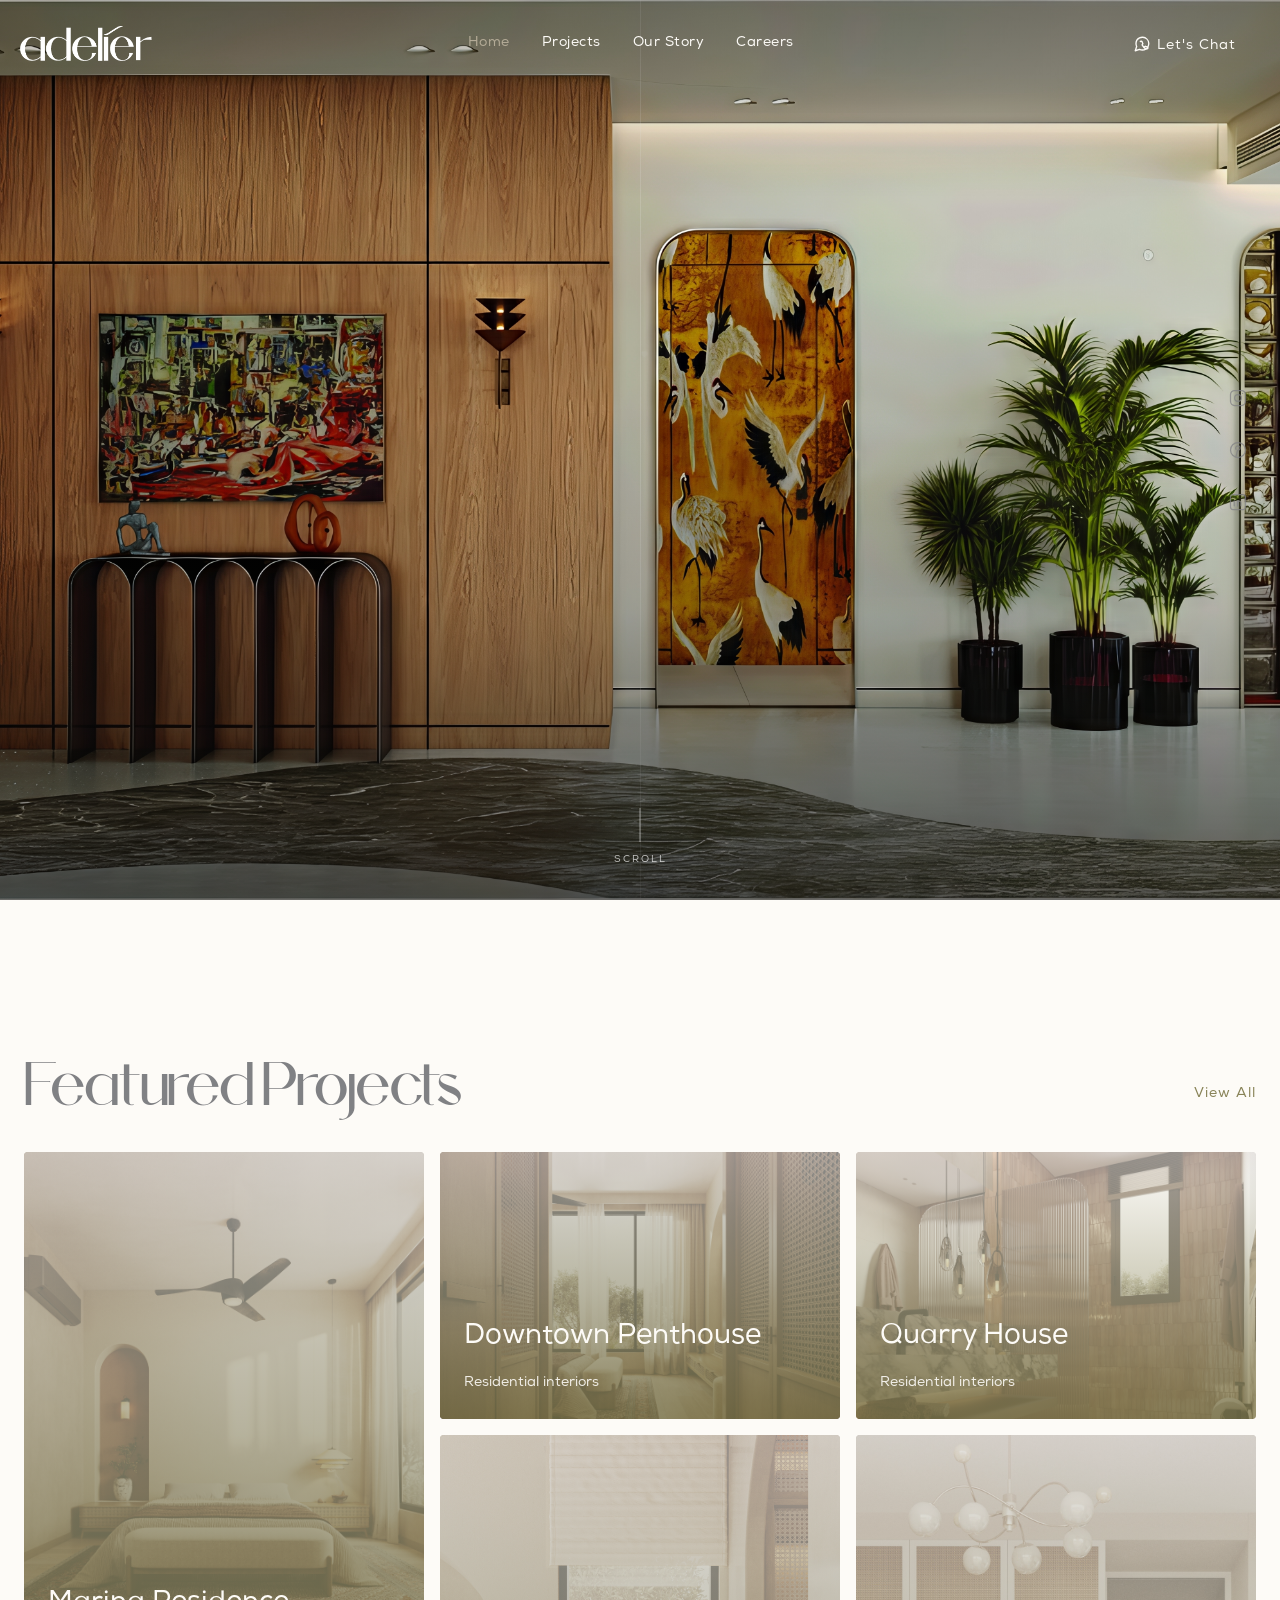
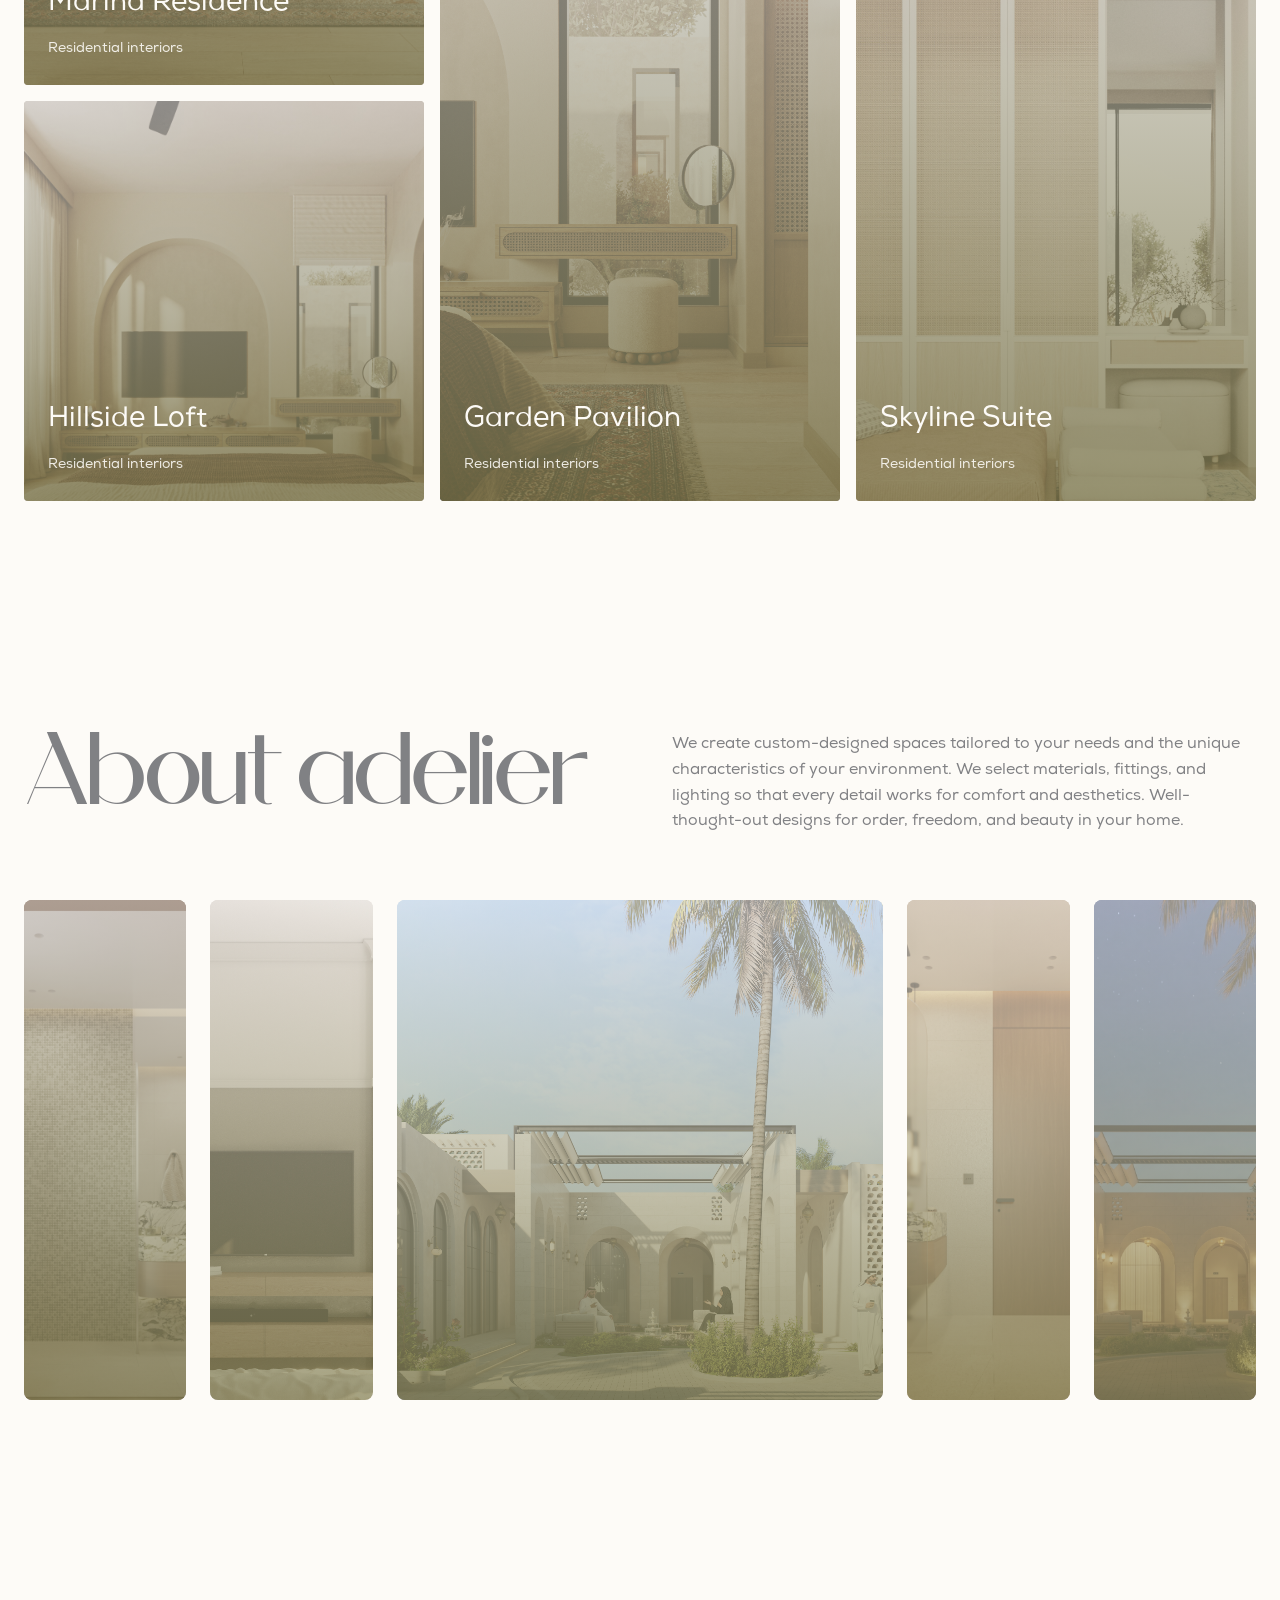
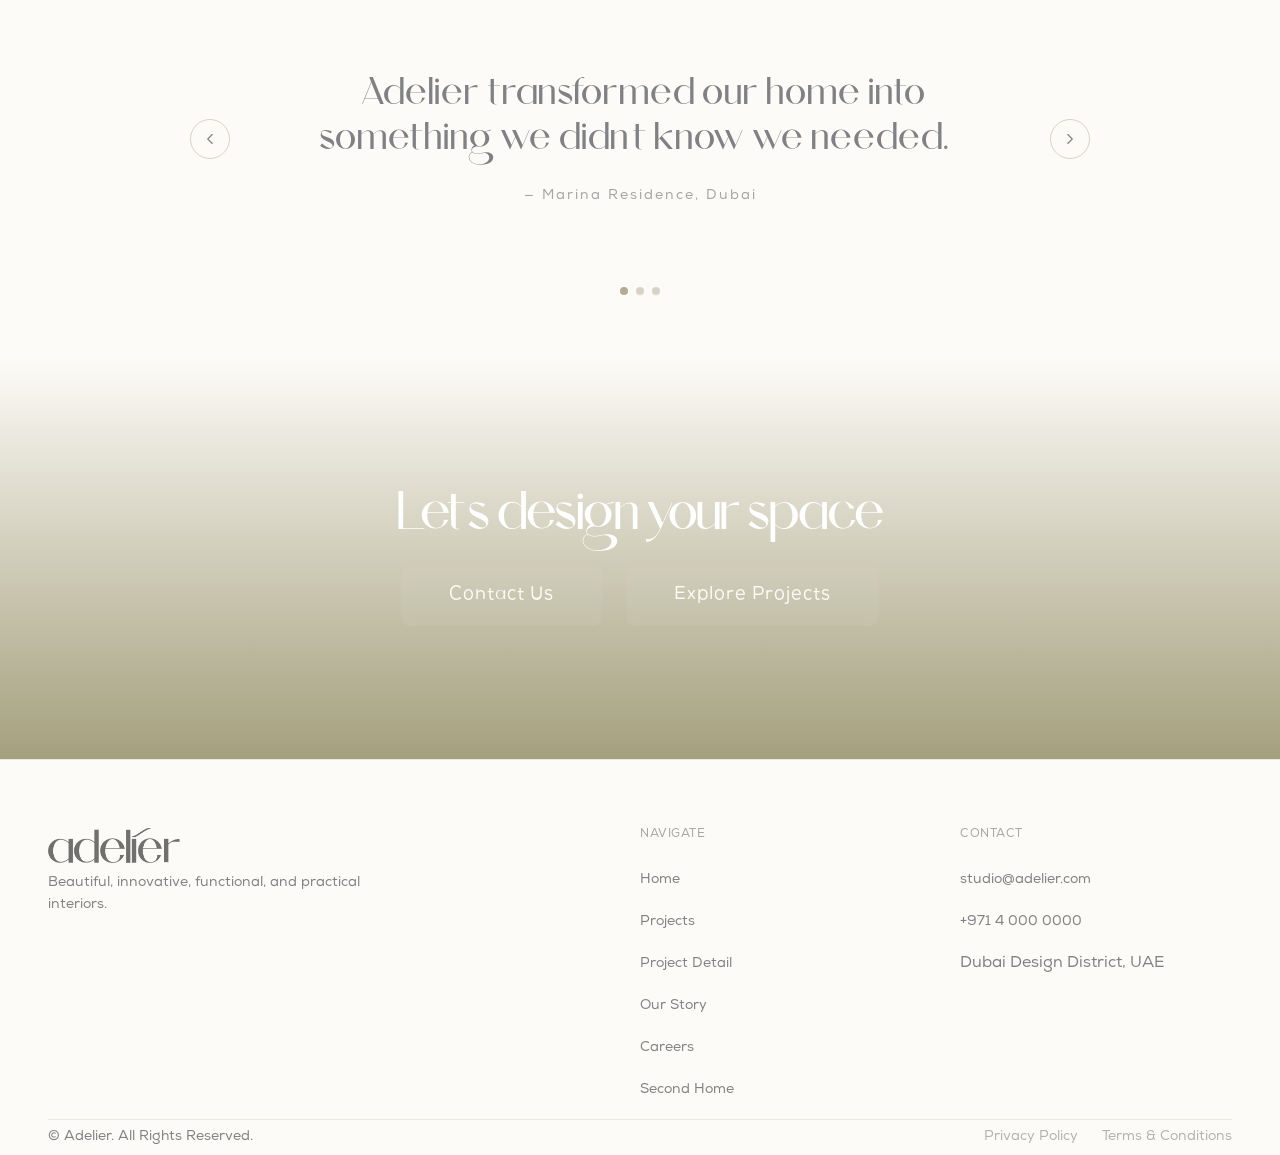
==== index.html @ 543b1262 "Add Second Home dual-slider hero page with shared site header/footer Imports the Adelier Dual Slider" ====
<!doctype html>
<html lang="en">
<head>
<meta charset="utf-8">
<meta name="viewport" content="width=device-width,initial-scale=1">
<title>Adelier — Interiors, Perfectly Executed</title>
<meta name="description" content="Adelier is an interior design studio creating beautiful, innovative, functional, and practical spaces.">
<link rel="stylesheet" href="assets/css/tokens.css">
<link rel="stylesheet" href="assets/css/base.css">
<link rel="stylesheet" href="assets/css/layout.css">
<link rel="stylesheet" href="assets/css/components.css">
<link rel="stylesheet" href="assets/css/pages.css">
</head>
<body data-page="home">
<a class="skip-link" href="#main-content">Skip to main content</a>

<header class="site-header" data-header>
  <div class="site-header__inner container">
    <a class="site-header__logo-link" href="index.html" aria-label="Adelier — Home">
      <img class="logo-mark" src="assets/logo/adelier-logo.png" alt="Adelier" width="251" height="67">
    </a>
    <nav class="site-header__nav" aria-label="Primary">
      <a class="site-header__nav-link" href="index.html" aria-current="page">Home</a>
      <a class="site-header__nav-link" href="pages/projects.html">Projects</a>
      <a class="site-header__nav-link" href="pages/our-story.html">Our Story</a>
      <a class="site-header__nav-link" href="pages/careers.html">Careers</a>
    </nav>
    <div class="site-header__actions">
      <a class="button site-header__cta" href="https://wa.me/97140000000" target="_blank" rel="noopener" aria-label="Chat on WhatsApp">
        <svg class="btn-icon" viewBox="0 0 24 24" width="16" height="16" fill="none" stroke="currentColor" stroke-width="1.8" stroke-linecap="round" stroke-linejoin="round" aria-hidden="true"><path d="M21 11.5a8.38 8.38 0 0 1-.9 3.8 8.5 8.5 0 0 1-7.6 4.7 8.38 8.38 0 0 1-3.8-.9L3 21l1.9-5.7a8.38 8.38 0 0 1-.9-3.8 8.5 8.5 0 0 1 4.7-7.6 8.38 8.38 0 0 1 3.8-.9h.5a8.48 8.48 0 0 1 8 8v.5z"/><path d="M9.8 8.8c.2-.5.5-.5.8-.5h.7c.2 0 .5.1.7.5l1 2.4c.2.4.1.7-.1.9l-.5.5c-.2.2-.3.5-.1.8.6 1 1.4 1.8 2.4 2.4.3.2.6.1.8-.1l.5-.5c.2-.2.5-.3.9-.1l2.4 1c.4.2.5.5.5.7v.7c0 .3 0 .6-.5.8-.8.4-2.5.6-5.1-2-2.6-2.4-4.3-2-5.1z"/></svg>
        <span>Let's Chat</span>
      </a>
      <button class="site-header__menu-trigger" type="button" data-menu-trigger aria-label="Open menu" aria-expanded="false" aria-controls="mobile-nav">
        <svg viewBox="0 0 24 24" fill="none" stroke="currentColor" stroke-width="1.5" stroke-linecap="round"><line x1="3" y1="7" x2="21" y2="7"/><line x1="3" y1="12" x2="21" y2="12"/><line x1="3" y1="17" x2="21" y2="17"/></svg>
      </button>
    </div>
  </div>
</header>

<div class="mobile-nav" id="mobile-nav" data-mobile-nav aria-hidden="true" inert>
  <div class="mobile-nav__top container">
    <img class="logo-mark logo-mark--sm" src="assets/logo/adelier-logo.png" alt="Adelier" width="251" height="67">
    <button class="mobile-nav__close" type="button" data-menu-close aria-label="Close menu">
      <svg viewBox="0 0 24 24" fill="none" stroke="currentColor" stroke-width="1.5" stroke-linecap="round"><line x1="5" y1="5" x2="19" y2="19"/><line x1="19" y1="5" x2="5" y2="19"/></svg>
    </button>
  </div>
  <nav class="mobile-nav__list container" aria-label="Primary">
    <a class="mobile-nav__link" href="index.html" aria-current="page">Home</a>
    <a class="mobile-nav__link" href="pages/projects.html">Projects</a>
    <a class="mobile-nav__link" href="pages/our-story.html">Our Story</a>
    <a class="mobile-nav__link" href="pages/careers.html">Careers</a>
    <a class="mobile-nav__link" href="pages/contact.html">Let's Chat</a>
  </nav>
  <div class="mobile-nav__footer container">
    <a class="button button--primary" href="pages/contact.html">Let's Chat</a>
    <div class="mobile-nav__social">
      <a href="https://instagram.com" target="_blank" rel="noopener" aria-label="Instagram"><svg viewBox="0 0 24 24" fill="none" stroke="currentColor" stroke-width="1.5" stroke-linecap="round" stroke-linejoin="round"><rect x="3" y="3" width="18" height="18" rx="5"/><circle cx="12" cy="12" r="4"/><circle cx="17.5" cy="6.5" r="0.8" fill="currentColor" stroke="none"/></svg></a>
      <a href="https://pinterest.com" target="_blank" rel="noopener" aria-label="Pinterest"><svg viewBox="0 0 24 24" fill="none" stroke="currentColor" stroke-width="1.5" stroke-linecap="round" stroke-linejoin="round"><circle cx="12" cy="12" r="9"/><path d="M9.5 20c.7-2.4 2-7.6 2-7.6M12 12a2.5 2.5 0 1 0 0-5 2.7 2.7 0 0 0-2.7 3.3c.1.5.3.9.3.9"/></svg></a>
      <a href="https://linkedin.com" target="_blank" rel="noopener" aria-label="LinkedIn"><svg viewBox="0 0 24 24" fill="none" stroke="currentColor" stroke-width="1.5" stroke-linecap="round" stroke-linejoin="round"><rect x="3" y="3" width="18" height="18" rx="3"/><line x1="7.5" y1="10.5" x2="7.5" y2="16.5"/><circle cx="7.5" cy="7.2" r="0.6" fill="currentColor" stroke="none"/><path d="M11.5 16.5v-3.5a2 2 0 0 1 4 0v3.5"/><line x1="11.5" y1="10.5" x2="11.5" y2="16.5"/></svg></a>
    </div>
  </div>
</div>

<main id="main-content">

  <section class="hero-split" id="home" aria-label="Adelier featured interiors">
    <div class="hero-split__panel hero-split__panel--a">
      <div class="hero-split__panel-inner">
        <img class="hero-split__layer" src="assets/images/home-hero.jpg" alt="" style="object-position:center 42%;opacity:1;transform:scale(1);" width="4998" height="2802">
        <img class="hero-split__layer" src="assets/images/home-about.jpg" alt="" style="object-position:center 55%;opacity:0;transform:scale(1.045);" width="3000" height="1688">
        <img class="hero-split__layer" src="assets/images/studio-gallery-1.jpg" alt="" style="object-position:center 45%;opacity:0;transform:scale(1.045);" width="3500" height="1969">
        <img class="hero-split__layer" src="assets/images/studio-gallery-3.jpg" alt="" style="object-position:center 50%;opacity:0;transform:scale(1.045);" width="3000" height="1688">
      </div>
    </div>
    <div class="hero-split__panel hero-split__panel--b">
      <div class="hero-split__panel-inner">
        <img class="hero-split__layer" src="assets/images/home-hero.jpg" alt="" style="object-position:center 42%;opacity:1;transform:scale(1);" width="4998" height="2802">
        <img class="hero-split__layer" src="assets/images/home-about.jpg" alt="" style="object-position:center 55%;opacity:0;transform:scale(1.045);" width="3000" height="1688">
        <img class="hero-split__layer" src="assets/images/studio-gallery-1.jpg" alt="" style="object-position:center 45%;opacity:0;transform:scale(1.045);" width="3500" height="1969">
        <img class="hero-split__layer" src="assets/images/studio-gallery-3.jpg" alt="" style="object-position:center 50%;opacity:0;transform:scale(1.045);" width="3000" height="1688">
      </div>
    </div>
    <div class="hero-split__seam"></div>
    <div class="hero-split__scrim"></div>
    <div class="hero-split__scroll">
      <span class="hero-split__scroll-line"></span>
      <span class="hero-split__scroll-label">Scroll</span>
    </div>
  </section>

  <section class="section" id="featured-projects">
    <div class="section__heading">
      <h2>Featured Projects</h2>
      <a class="button button--text" href="pages/projects.html">View All</a>
    </div>
    <div class="project-grid">
      <a class="project-card project-card--overlay" href="pages/project-detail.html">
        <img src="assets/images/project-marina-residence.jpg" loading="lazy" alt="Marina Residence — living room with natural light and warm materials" width="2000" height="2400">
        <span class="project-card__content"><span class="project-card__title">Marina Residence</span><span class="project-card__meta">Residential interiors</span></span>
      </a>
      <a class="project-card project-card--overlay" href="pages/project-detail.html">
        <img src="assets/images/project-hillside-loft.jpg" loading="lazy" alt="Hillside Loft — open living space" width="2000" height="2088">
        <span class="project-card__content"><span class="project-card__title">Hillside Loft</span><span class="project-card__meta">Residential interiors</span></span>
      </a>
      <a class="project-card project-card--overlay" href="pages/project-detail.html">
        <img src="assets/images/project-downtown-penthouse.jpg" loading="lazy" alt="Downtown Penthouse — dining room" width="2000" height="2400">
        <span class="project-card__content"><span class="project-card__title">Downtown Penthouse</span><span class="project-card__meta">Residential interiors</span></span>
      </a>
      <a class="project-card project-card--overlay" href="pages/project-detail.html">
        <img src="assets/images/project-garden-pavilion.jpg" loading="lazy" alt="Garden Pavilion — bedroom suite" width="2000" height="2400">
        <span class="project-card__content"><span class="project-card__title">Garden Pavilion</span><span class="project-card__meta">Residential interiors</span></span>
      </a>
      <a class="project-card project-card--overlay" href="pages/project-detail.html">
        <img src="assets/images/project-quarry-house.jpg" loading="lazy" alt="Quarry House — living space" width="2000" height="2400">
        <span class="project-card__content"><span class="project-card__title">Quarry House</span><span class="project-card__meta">Residential interiors</span></span>
      </a>
      <a class="project-card project-card--overlay" href="pages/project-detail.html">
        <img src="assets/images/project-skyline-suite.jpg" loading="lazy" alt="Skyline Suite — living space" width="3300" height="1857">
        <span class="project-card__content"><span class="project-card__title">Skyline Suite</span><span class="project-card__meta">Residential interiors</span></span>
      </a>
    </div>
  </section>

  <section class="section" id="about">
    <div class="split" style="align-items: start; margin-bottom: var(--space-4xl);">
      <div>
        <h2 class="about-heading">
          About adelier
        </h2>
      </div>
      <div>
        <p style="font-size: var(--text-body-size); line-height: 1.6; color: var(--color-primary-text); margin: 0;">
          We create custom-designed spaces tailored to your needs and the unique characteristics of your environment. We select materials, fittings, and lighting so that every detail works for comfort and aesthetics. Well-thought-out designs for order, freedom, and beauty in your home.
        </p>
      </div>
    </div>

    <div class="expanding-gallery">
      <a href="pages/project-detail.html" class="expanding-gallery__item"><img src="assets/images/studio-gallery-4.jpg" alt="Gallery Detail 1"></a>
      <a href="pages/project-detail.html" class="expanding-gallery__item"><img src="assets/images/studio-gallery-2.jpg" alt="Gallery Detail 2"></a>
      <a href="pages/project-detail.html" class="expanding-gallery__item"><img src="assets/images/detail-gallery-2.jpg" alt="Gallery Detail 3"></a>
      <a href="pages/project-detail.html" class="expanding-gallery__item"><img src="assets/images/studio-gallery-5.jpg" alt="Gallery Detail 4"></a>
      <a href="pages/project-detail.html" class="expanding-gallery__item"><img src="assets/images/detail-gallery-4.jpg" alt="Gallery Detail 5"></a>
    </div>
  </section>

  <section class="section section--tight" id="perspective">
    <div class="quote-carousel" data-carousel>
      <button class="quote-carousel__arrow" type="button" data-carousel-prev aria-label="Previous testimonial">
        <svg viewBox="0 0 24 24" fill="none" stroke="currentColor" stroke-width="1.5" stroke-linecap="round" stroke-linejoin="round"><polyline points="15 18 9 12 15 6"/></svg>
      </button>
      <div class="quote-carousel__track">
        <blockquote class="quote-carousel__slide is-active" data-carousel-slide>
          <p>&ldquo;Adelier transformed our home into something we didn't know we needed.&rdquo;</p>
          <cite>— Marina Residence, Dubai</cite>
        </blockquote>
        <blockquote class="quote-carousel__slide" data-carousel-slide>
          <p>&ldquo;Impeccable attention to detail, start to finish.&rdquo;</p>
          <cite>— Hillside Loft, Dubai</cite>
        </blockquote>
        <blockquote class="quote-carousel__slide" data-carousel-slide>
          <p>&ldquo;They truly listened to our vision and executed it with precision and grace. A remarkable team.&rdquo;</p>
          <cite>— Downtown Penthouse, Dubai</cite>
        </blockquote>
      </div>
      <button class="quote-carousel__arrow" type="button" data-carousel-next aria-label="Next testimonial">
        <svg viewBox="0 0 24 24" fill="none" stroke="currentColor" stroke-width="1.5" stroke-linecap="round" stroke-linejoin="round"><polyline points="9 18 15 12 9 6"/></svg>
      </button>
    </div>
    <div class="quote-carousel__dots">
      <button class="quote-carousel__dot is-active" type="button" data-carousel-dot aria-label="Testimonial 1"></button>
      <button class="quote-carousel__dot" type="button" data-carousel-dot aria-label="Testimonial 2"></button>
      <button class="quote-carousel__dot" type="button" data-carousel-dot aria-label="Testimonial 3"></button>
    </div>
  </section>

  <section class="section section--brand cta" id="contact">
    <h2>Let's design your space</h2>
    <div class="cta__actions">
      <a class="button button--on-brand" href="pages/contact.html">Contact Us</a>
      <a class="button button--on-brand" href="pages/projects.html">Explore Projects</a>
    </div>
  </section>

</main>

<div class="social-rail" aria-label="Social links">
  <a href="https://instagram.com" target="_blank" rel="noopener" aria-label="Instagram"><svg viewBox="0 0 24 24" fill="none" stroke="currentColor" stroke-width="1.5" stroke-linecap="round" stroke-linejoin="round"><rect x="3" y="3" width="18" height="18" rx="5"/><circle cx="12" cy="12" r="4"/><circle cx="17.5" cy="6.5" r="0.8" fill="currentColor" stroke="none"/></svg></a>
  <a href="https://pinterest.com" target="_blank" rel="noopener" aria-label="Pinterest"><svg viewBox="0 0 24 24" fill="none" stroke="currentColor" stroke-width="1.5" stroke-linecap="round" stroke-linejoin="round"><circle cx="12" cy="12" r="9"/><path d="M9.5 20c.7-2.4 2-7.6 2-7.6M12 12a2.5 2.5 0 1 0 0-5 2.7 2.7 0 0 0-2.7 3.3c.1.5.3.9.3.9"/></svg></a>
  <a href="https://linkedin.com" target="_blank" rel="noopener" aria-label="LinkedIn"><svg viewBox="0 0 24 24" fill="none" stroke="currentColor" stroke-width="1.5" stroke-linecap="round" stroke-linejoin="round"><rect x="3" y="3" width="18" height="18" rx="3"/><line x1="7.5" y1="10.5" x2="7.5" y2="16.5"/><circle cx="7.5" cy="7.2" r="0.6" fill="currentColor" stroke="none"/><path d="M11.5 16.5v-3.5a2 2 0 0 1 4 0v3.5"/><line x1="11.5" y1="10.5" x2="11.5" y2="16.5"/></svg></a>
</div>

<nav class="section-nav" aria-label="On this page" data-section-nav>
  <ul>
    <li><a href="#featured-projects" aria-current="location">Projects</a></li>
    <li><a href="#about">About</a></li>
    <li><a href="#perspective">Perspective</a></li>
    <li><a href="#contact">Contact</a></li>
  </ul>
</nav>

<button class="back-to-top" type="button" data-back-to-top aria-label="Back to top">
  <svg viewBox="0 0 24 24" fill="none" stroke="currentColor" stroke-width="1.5" stroke-linecap="round" stroke-linejoin="round"><line x1="12" y1="19" x2="12" y2="5"/><polyline points="6 11 12 5 18 11"/></svg>
</button>

<footer class="site-footer">
  <div class="container">
    <div class="site-footer__grid">
      <div>
        <img class="logo-mark" src="assets/logo/adelier-logo.png" alt="Adelier" width="251" height="67">
        <p class="site-footer__statement">Beautiful, innovative, functional, and practical interiors.</p>
      </div>
      <nav aria-label="Footer">
        <h2>Navigate</h2>
        <ul>
          <li><a href="index.html">Home</a></li>
          <li><a href="pages/projects.html">Projects</a></li>
          <li><a href="pages/project-detail.html">Project Detail</a></li>
          <li><a href="pages/our-story.html">Our Story</a></li>
          <li><a href="pages/careers.html">Careers</a></li>
          <li><a href="design-imports/second-home/index.html">Second Home</a></li>
        </ul>
      </nav>
      <div>
        <h2>Contact</h2>
        <ul>
          <li><a href="mailto:studio@adelier.com">studio@adelier.com</a></li>
          <li><a href="tel:+97140000000">+971 4 000 0000</a></li>
          <li>Dubai Design District, UAE</li>
        </ul>
      </div>
    </div>
    <div class="site-footer__legal">
      <span>© Adelier. All Rights Reserved.</span>
      <nav aria-label="Legal">
        <a href="#" aria-disabled="true">Privacy Policy</a>
        <a href="#" aria-disabled="true">Terms &amp; Conditions</a>
      </nav>
    </div>
  </div>
</footer>

<script src="assets/js/site.js" defer></script>
</body>
</html>
---- assets/css/tokens.css ----
/*
  Design tokens — literal values from the repository's approved Design System
  (docs/01-product/02-PRODUCT-SPECIFICATION.md §4, mirrored in /tokens/*.css).
  Copied in (not @imported from outside /prototype) so this folder stays
  self-contained and uploadable directly to a subdomain — see
  docs/03-execution/05-PROTOTYPE-V1-DECISIONS.md §11.
  Do not add a value here without a spec citation.
*/

:root {
  /* Color — spec §4.2 */
  --color-background: #FDFBF7;
  --color-primary-brand: #B4AB97;
  --color-primary-brand-hover: #A69C87;
  --color-primary-brand-active: #948A76;
  --color-primary-brand-disabled: #DAD5C9;
  --color-secondary-brand: #878256;
  --color-secondary-brand-hover: #766F49;
  --color-secondary-brand-active: #655F3D;
  --color-secondary-brand-disabled: #C7C2AC;
  --color-primary-text: #808184;
  --color-primary-text-hover: #6B6C6F;
  --color-primary-text-active: #565759;
  --color-primary-text-disabled: #BABBBD;

  --color-border-default: #D8D2C8;
  --color-border-strong: #BEB5A7;
  --color-border-divider: #ECE8E1;

  --color-success: #4F6B4A;
  --color-warning: #B88A3B;
  --color-error: #A64B43;
  --color-information: #6B7D8A;

  --overlay-hero: rgba(253, 251, 247, 0.24);
  --overlay-modal-backdrop: rgba(0, 0, 0, 0.6);
  --overlay-lightbox: rgba(0, 0, 0, 0.96);
  --overlay-gradient: linear-gradient(
    to top, 
    color-mix(in srgb, var(--color-secondary-brand) 75%, transparent) 0%, 
    color-mix(in srgb, var(--color-background) 55%, transparent) 100%
  );

  /* Typography — spec §4.3. Real font files loaded in base.css. */
  --font-page-title: "Alokary Personal Use", "Iowan Old Style", "Palatino Linotype", Palatino, Georgia, serif;
  --font-body: "Nexa", -apple-system, "Segoe UI", Roboto, Helvetica, Arial, sans-serif;

  --text-display-size: clamp(2.75rem, 2rem + 3vw, 4rem);
  --text-display-lh: 1.125;
  --text-display-ls: 0.5px;

  --text-h1-size: clamp(2.25rem, 1.7rem + 2vw, 3rem);
  --text-h1-lh: 1.1667;
  --text-h1-ls: 0.25px;

  --text-h2-size: clamp(1.75rem, 1.4rem + 1.4vw, 2.25rem);
  --text-h2-lh: 1.2222;
  --text-h2-ls: 0px;

  --text-h3-size: 1.75rem;
  --text-h3-lh: 1.2857;
  --text-h3-weight: 500;

  --text-h4-size: 1.375rem;
  --text-h4-lh: 1.3636;
  --text-h4-weight: 500;

  --text-body-lg-size: 1.125rem;
  --text-body-lg-lh: 1.6667;

  --text-body-size: 1rem;
  --text-body-lh: 1.625;

  --text-body-sm-size: 0.875rem;
  --text-body-sm-lh: 1.5714;

  --text-caption-size: 0.75rem;
  --text-caption-lh: 1.5;
  --text-caption-ls: 0.5px;
  --text-caption-weight: 500;

  --text-nav-link-size: 0.875rem;
  --text-nav-link-lh: 1.4286;
  --text-nav-link-ls: 0.5px;
  --text-nav-link-weight: 500;

  --text-button-size: 0.875rem;
  --text-button-lh: 1.4286;
  --text-button-ls: 1px;
  --text-button-weight: 500;

  --text-form-label-size: 0.875rem;
  --text-form-label-weight: 500;

  --font-weight-light: 300;
  --font-weight-regular: 400;
  --font-weight-medium: 500;
  --font-weight-bold: 700;

  --reading-width-default: 65ch;
  --reading-width-longform: 72ch;
  --reading-width-max: 70ch;

  /* Spacing — spec §4.6, 8px base */
  --space-none: 0px;
  --space-xxs: 4px;
  --space-xs: 8px;
  --space-sm: 16px;
  --space-md: 24px;
  --space-lg: 32px;
  --space-xl: 40px;
  --space-2xl: 48px;
  --space-3xl: 56px;
  --space-4xl: 64px;

  --section-gap-desktop: 160px;
  --section-gap-tablet: 120px;
  --section-gap-mobile: 80px;

  /* Grid — spec §4.7 */
  --grid-gutter: 16px;
  --grid-margin: 24px;
  --grid-max-width: 1440px;

  /* Breakpoints — spec §4.8 (referenced by media queries) */
  --bp-mobile: 375px;
  --bp-tablet: 768px;
  --bp-desktop: 1280px;

  /* Radius — spec §4.9 */
  --radius-none: 0px;
  --radius-sm: 2px;
  --radius-md: 4px;
  --radius-lg: 8px;
  --radius-full: 9999px;

  /* Shadow — spec §4.10 */
  --shadow-none: none;
  --shadow-subtle: 0 1px 2px rgba(128, 129, 132, 0.08);
  --shadow-low: 0 4px 12px rgba(128, 129, 132, 0.10);
  --shadow-medium: 0 8px 24px rgba(128, 129, 132, 0.12);
  --shadow-high: 0 16px 40px rgba(128, 129, 132, 0.14);

  /* Motion — spec §4.11 */
  --duration-fast: 200ms;
  --duration-base: 400ms;
  --duration-slow: 600ms;
  --ease-standard: ease-in-out;
  --ease-entrance: ease-out;
  --ease-exit: ease-in;

  /*
    Derived, Prototype-V1-authorized tokens only — each cites the decision
    that authorizes it (docs/03-execution/05-PROTOTYPE-V1-DECISIONS.md).
  */

  /* Curved-button radius — derived from --radius-sm per V1 Decisions §"Curved Button Radius":
     more curved than radius-sm, restrained (not a pill). radius-sm(2px) * 4 = 8px, equal to the
     existing radius-lg step — reuses a value already in the closed radius system rather than
     inventing a new number. */
  --button-radius: calc(var(--radius-sm) * 4);

  /* Header height — spec §5 Header D-004 */
  --header-height-desktop: 88px;
  --header-height-tablet: 80px;
  --header-height-mobile: 72px;
  --header-height: var(--header-height-mobile);

  /* Content/grid measurements used across layout.css */
  --content-max: var(--grid-max-width);
  --content-margin: var(--grid-margin);
  --reading-max: var(--reading-width-max);
}

@media (min-width: 768px) {
  :root { --header-height: var(--header-height-tablet); }
}

@media (min-width: 1280px) {
  :root { --header-height: var(--header-height-desktop); }
}
---- assets/css/base.css ----
/*
  Self-hosted fonts (spec §4.3, D-022 — no font CDNs) + global resets.
  Only the weights the type scale actually uses were copied in: Alokary
  Personal Use (400) and Nexa Light(300)/Regular(400)/Bold(700) — see
  docs/05-ai/.impeccable.md for the full font-asset inventory notes.
  Nexa has no true 500/600 file; medium(500) and semibold(600) roles alias
  to the nearest real weight (500→Regular, 600→Bold) rather than guessing.
*/

@font-face {
  font-family: "Alokary Personal Use";
  src: url("../fonts/alokary/alokary.woff2") format("woff2");
  font-weight: 400;
  font-display: swap;
}

@font-face {
  font-family: "Nexa";
  src: url("../fonts/nexa/NexaLight.woff2") format("woff2");
  font-weight: 300;
  font-display: swap;
}

@font-face {
  font-family: "Nexa";
  src: url("../fonts/nexa/NexaRegular.woff2") format("woff2");
  font-weight: 400;
  font-display: swap;
}

@font-face {
  /* Aliased to Regular — nearest real weight to 500, see file header note. */
  font-family: "Nexa";
  src: url("../fonts/nexa/NexaRegular.woff2") format("woff2");
  font-weight: 500;
  font-display: swap;
}

@font-face {
  /* Aliased to Bold — nearest real weight to 600, see file header note. */
  font-family: "Nexa";
  src: url("../fonts/nexa/NexaBold.woff2") format("woff2");
  font-weight: 600;
  font-display: swap;
}

@font-face {
  font-family: "Nexa";
  src: url("../fonts/nexa/NexaBold.woff2") format("woff2");
  font-weight: 700;
  font-display: swap;
}

*, *::before, *::after { box-sizing: border-box; }

html {
  scroll-behavior: smooth;
  color-scheme: light;
}

/* Internal anchor navigation offset by the Header height (spec §6 Navigation D-066). */
[id] {
  scroll-margin-top: calc(var(--header-height) + var(--space-md));
}

body {
  margin: 0;
  background: var(--color-background);
  color: var(--color-primary-text);
  font-family: var(--font-body);
  font-size: var(--text-body-size);
  line-height: var(--text-body-lh);
  font-weight: var(--font-weight-regular);
  overflow-x: hidden;
  overflow-x: clip;
  -webkit-font-smoothing: antialiased;
}

img, picture, video {
  display: block;
  max-width: 100%;
  height: auto;
}

button, input, textarea, select { font: inherit; color: inherit; }
a { color: inherit; text-decoration: none; }
ul { list-style: none; padding: 0; margin: 0; }

h1, h2, h3, h4, p, dl, dd { margin: 0; }

h1, h2, h3, h4 {
  font-family: var(--font-page-title);
  font-weight: var(--font-weight-regular);
  color: var(--color-primary-text);
  line-height: 1.1;
}

h1 { font-size: var(--text-h1-size); line-height: var(--text-h1-lh); letter-spacing: var(--text-h1-ls); }
h2 { font-size: var(--text-h2-size); line-height: var(--text-h2-lh); letter-spacing: var(--text-h2-ls); }
h3 {
  font-family: var(--font-body);
  font-size: var(--text-h3-size);
  line-height: var(--text-h3-lh);
  font-weight: var(--text-h3-weight);
}
h4 {
  font-family: var(--font-body);
  font-size: var(--text-h4-size);
  line-height: var(--text-h4-lh);
  font-weight: var(--text-h4-weight);
}

/* Skip link — baseline keyboard accessibility (spec §6 Accessibility Behavior, D-078) */
.skip-link {
  position: fixed;
  z-index: 1000;
  top: var(--space-sm);
  left: var(--space-sm);
  padding: var(--space-xs) var(--space-md);
  background: var(--color-secondary-brand);
  color: var(--color-background);
  border-radius: var(--radius-sm);
  transform: translateY(-150%);
  transition: transform var(--duration-fast) var(--ease-standard);
}
.skip-link:focus { transform: none; }

/* Global focus state — spec §6 D-081, contrast target 3:1 */
:focus-visible {
  outline: 2px solid var(--color-secondary-brand);
  outline-offset: 4px;
}

::selection {
  background: var(--color-primary-brand);
  color: var(--color-background);
}

/* Hidden scrollbar — scrolling still works, just no visible track/thumb,
   on desktop and mobile alike. */
html,
body {
  scrollbar-width: none; /* Firefox */
  -ms-overflow-style: none; /* legacy Edge/IE */
}
html::-webkit-scrollbar,
body::-webkit-scrollbar {
  display: none; /* Chrome, Safari, Chromium Edge */
}

[hidden] { display: none !important; }

.visually-hidden {
  position: absolute !important;
  width: 1px; height: 1px;
  padding: 0; margin: -1px;
  overflow: hidden;
  clip: rect(0, 0, 0, 0);
  white-space: nowrap;
  border: 0;
}

@media (prefers-reduced-motion: reduce) {
  html { scroll-behavior: auto; }
  *, *::before, *::after {
    animation-duration: 0.01ms !important;
    animation-iteration-count: 1 !important;
    transition-duration: 0.01ms !important;
    scroll-behavior: auto !important;
  }
}
---- assets/css/layout.css ----
/*
  Layout primitives — grid/container/section rhythm, spec §4.6 (spacing),
  §4.7 (grid: 12/8/4 columns, 1440 max width, centered), and the responsive
  section-gap scale (desktop 160 / tablet 120 / mobile 80).
*/

/* Ensure zero horizontal scroll across all pages.
   `main` is deliberately excluded: any non-visible overflow on an ancestor
   breaks position:sticky for descendants (it becomes the sticky containing
   block instead of the viewport), which the editorial slider relies on.
   html/body already clip any horizontal overflow, so this is unaffected.
   `clip` (not `hidden`) here: `hidden` forces the paired overflow-y to
   compute as `auto`, which makes html/body a scroll container and breaks
   position:sticky page-wide. `clip` avoids that axis-coupling. `hidden` is
   kept first as a fallback for browsers without `clip` support. */
html,
body,
.section,
.site-footer,
.site-header {
  max-width: 100%;
  overflow-x: hidden;
  overflow-x: clip;
}

img, picture, video, canvas {
  max-width: 100%;
  height: auto;
}

.container {
  width: min(100% - (var(--content-margin) * 2), var(--content-max));
  margin-inline: auto;
}

.reading-width {
  width: min(100% - (var(--content-margin) * 2), var(--reading-max));
  margin-inline: auto;
}

.section {
  padding-block: var(--section-gap-desktop);
  padding-inline: var(--content-margin);
}

.section + .section {
  padding-block-start: var(--space-3xl);
}

.section--tight {
  padding-block: 80px;
}
.section--brand { background: var(--color-primary-brand); color: var(--color-background); }
.section--brand h2 { color: var(--color-background); }

.section__heading {
  display: flex;
  align-items: flex-end;
  justify-content: space-between;
  gap: var(--space-md);
  margin-bottom: var(--space-2xl);
}
.section__heading p { max-width: 32rem; color: var(--color-primary-text); }

.eyebrow {
  display: block;
  margin-bottom: var(--space-sm);
  font-size: var(--text-caption-size);
  letter-spacing: var(--text-caption-ls);
  font-weight: var(--text-caption-weight);
  text-transform: uppercase;
  color: var(--color-primary-text);
}

.intro-copy {
  margin-top: var(--space-lg);
  font-size: var(--text-body-lg-size);
  line-height: var(--text-body-lg-lh);
}

.grid { display: grid; gap: var(--space-2xl); }
.grid--3 { grid-template-columns: repeat(3, minmax(0, 1fr)); }
.grid--4 { grid-template-columns: repeat(4, minmax(0, 1fr)); }

.rule { border: none; border-top: 1px solid var(--color-border-divider); margin: 0; }

.gap-top-lg { margin-top: var(--space-lg); }
.gap-top-4xl { margin-top: var(--space-4xl); }

/* Breadcrumbs — spec §5 required component, D-064: "/" separator, max 4 levels,
   current page non-clickable, left-aligned, disabled on Homepage. */
.breadcrumbs {
  padding: var(--space-md) var(--content-margin) 0;
}
.breadcrumbs ol {
  display: flex;
  flex-wrap: wrap;
  align-items: center;
  gap: var(--space-xs);
  max-width: var(--content-max);
  margin-inline: auto;
  font-size: var(--text-caption-size);
  letter-spacing: var(--text-caption-ls);
  color: var(--color-primary-text);
}
.breadcrumbs a { color: var(--color-primary-text); transition: color var(--duration-fast) var(--ease-standard); }
.breadcrumbs a:hover { color: var(--color-secondary-brand); }
.breadcrumbs li[aria-current="page"] { color: var(--color-primary-text-active); }
.breadcrumbs li:not(:last-child)::after {
  content: "/";
  margin-left: var(--space-xs);
  color: var(--color-border-strong);
}

@media (max-width: 1279px) {
  .section { padding-block: var(--section-gap-tablet); }
  .grid--4 { grid-template-columns: repeat(2, minmax(0, 1fr)); }
}

@media (max-width: 767px) {
  html, body {
    width: 100%;
    max-width: 100%;
    overflow-x: hidden !important;
    overflow-x: clip !important;
  }
  .container {
    width: 100%;
    max-width: 100%;
  }
  .section {
    padding: var(--section-gap-mobile) var(--content-margin);
    max-width: 100%;
    overflow-x: hidden;
  }
  h1, h2, h3, h4, h5, h6, p, .intro-copy, .section__heading p {
    max-width: 100%;
    word-wrap: break-word;
    overflow-wrap: break-word;
  }
  .section--tight { padding-block: var(--space-4xl); }
  .section__heading { display: block; margin-bottom: var(--space-lg); }
  .section__heading .button { margin-top: var(--space-md); }
  .grid--3, .grid--4 { grid-template-columns: 1fr; }
  .grid { gap: var(--space-md); }
}
---- assets/css/components.css ----
/*
  Shared components — spec §5 + docs/03-execution/05-PROTOTYPE-V1-DECISIONS.md §6/§8.
  Header markup/behavior is adapted from impeccable-prototype/ (the designated
  Header source), with the V1-mandated changes applied: no language switcher,
  no underline on hover/active nav (color change only), and the header is not
  permanently fixed — it hides on scroll-down and reveals on scroll-up
  (site.js). Everything else (hero, project card, footer, forms, etc.) is
  built from the approved tokens and the ui_kits/website composition.
*/

/* ===================== Header ===================== */

.site-header {
  position: fixed;
  inset-inline: 0;
  top: 0;
  z-index: 100;
  height: var(--header-height);
  display: flex;
  align-items: center;
  background: transparent;
  border-bottom: 1px solid transparent;
  color: var(--color-background);
  transform: translateY(0);
  transition:
    background-color var(--duration-base) var(--ease-entrance),
    border-color var(--duration-base) var(--ease-entrance),
    color var(--duration-base) var(--ease-entrance),
    transform var(--duration-base) var(--ease-standard);
}

/* Not grey by default (V1 Decisions §6 Header) — transparent at rest, background-token once scrolled. */
.site-header.is-scrolled {
  background: color-mix(in srgb, var(--color-background) 92%, transparent);
  border-bottom-color: var(--color-border-divider);
  backdrop-filter: blur(16px);
  -webkit-backdrop-filter: blur(16px);
  color: var(--color-primary-text);
}

/* Moves out of view on scroll-down, reveals on scroll-up (V1 Decisions §6 Header — not fixed permanently). */
.site-header.is-hidden { transform: translateY(-100%); }

.site-header__inner {
  width: 100%;
  display: flex;
  align-items: center;
  justify-content: space-between;
  gap: var(--space-md);
  padding-inline: 20px;
}

.site-header__logo-link { display: inline-flex; align-items: center; color: inherit; }

.logo-mark { display: inline-block; width: 132px; height: auto; flex-shrink: 0; transition: filter var(--duration-fast) var(--ease-standard), opacity var(--duration-fast) var(--ease-standard); }
.logo-mark--sm { width: 108px; }

/* Grey footer/scrolled logo (V1 Decisions §6 Color treatment) — the mark ships white-on-transparent;
   invert + blended opacity reads as ink-grey against a light surface without a second file. */
.is-scrolled .logo-mark,
.site-footer .logo-mark,
.mobile-nav .logo-mark {
  filter: invert(1);
  opacity: 0.55;
}

.site-header__nav { display: none; }

@media (min-width: 1280px) {
  .site-header__nav { display: flex; align-items: center; gap: var(--space-lg); }
}

.site-header__nav-link {
  display: inline-block;
  padding-block: var(--space-xs);
  font-size: var(--text-nav-link-size);
  letter-spacing: var(--text-nav-link-ls);
  font-weight: var(--font-weight-regular);
  color: currentColor;
  transition: color var(--duration-fast) var(--ease-standard);
}

/* Color change only — no underline (V1 Decisions §6 Header). */
.site-header__nav-link:hover { color: var(--color-primary-brand-hover); }
.site-header__nav-link[aria-current="page"] {
  color: var(--color-primary-brand);
  font-weight: var(--font-weight-medium);
}

.site-header__actions { display: flex; align-items: center; gap: var(--space-md); }

.site-header__social { display: none; align-items: center; gap: var(--space-sm); }

@media (min-width: 1280px) {
  .site-header__social { display: flex; }
}

.site-header__social a { display: inline-flex; color: currentColor; opacity: 0.85; transition: opacity var(--duration-fast) var(--ease-standard); }
.site-header__social a:hover { opacity: 1; }
.site-header__social svg { width: 20px; height: 20px; }

a.button.site-header__cta {
  display: none;
  align-items: center;
  gap: 6px;
  background: transparent;
  color: currentColor;
  border-color: transparent;
  border-radius: var(--button-radius);
  min-height: 36px;
  padding: 6px 12px;
  font-size: 0.8125rem;
  line-height: 1;
  transition: all var(--duration-fast) var(--ease-standard);
}

a.button.site-header__cta span {
  display: inline-block;
  line-height: 1;
  transform: translateY(1.5px);
}

a.button.site-header__cta svg {
  width: 16px;
  height: 16px;
  flex-shrink: 0;
}

@media (max-width: 767px) {
  .site-header__inner {
    padding-inline: 16px;
    gap: 8px;
    align-items: center;
  }
  .site-header__logo-link {
    display: inline-flex;
    align-items: center;
    height: 36px;
  }
  .site-header__inner .logo-mark {
    width: 108px;
    height: auto;
    display: block;
  }
  .site-header__actions {
    display: flex;
    align-items: center;
    gap: 8px;
    height: 36px;
  }
  .site-header__menu-trigger {
    width: 36px;
    height: 36px;
    padding: 0;
    display: inline-flex;
    align-items: center;
    justify-content: center;
  }
  .site-header__menu-trigger svg {
    width: 22px;
    height: 22px;
  }
}

@media (min-width: 1280px) {
  a.button.site-header__cta {
    display: inline-flex;
    min-height: 48px;
    padding-inline: var(--space-md);
    font-size: var(--text-button-size);
    background: transparent;
    color: currentColor;
    border-color: transparent;
  }
  a.button.site-header__cta:hover {
    background: transparent;
    color: var(--color-primary-brand-hover);
    border-color: transparent;
  }
  a.button.site-header__cta svg {
    width: 18px;
    height: 18px;
  }
}

.site-header__menu-trigger {
  display: inline-flex;
  width: 44px;
  height: 44px;
  align-items: center;
  justify-content: center;
  border: none;
  background: none;
  color: currentColor;
  cursor: pointer;
}

@media (min-width: 1280px) {
  .site-header__menu-trigger { display: none; }
}

.site-header__menu-trigger svg { width: 24px; height: 24px; }

/* ===================== Mobile / tablet fullscreen nav ===================== */

.mobile-nav {
  position: fixed;
  inset: 0;
  z-index: 200;
  display: flex;
  flex-direction: column;
  padding: var(--space-md);
  background: var(--color-background);
  color: var(--color-primary-text);
  opacity: 0;
  visibility: hidden;
  transform: translateY(-16px);
  transition:
    opacity var(--duration-base) var(--ease-exit),
    transform var(--duration-base) var(--ease-exit),
    visibility 0s linear var(--duration-base);
}

.mobile-nav.is-open {
  opacity: 1;
  visibility: visible;
  transform: translateY(0);
  transition:
    opacity var(--duration-base) var(--ease-entrance),
    transform var(--duration-base) var(--ease-entrance),
    visibility 0s linear;
}

@media (min-width: 1280px) {
  .mobile-nav { display: none; }
}

.mobile-nav__top { display: flex; align-items: center; justify-content: space-between; height: var(--header-height); flex-shrink: 0; }
.mobile-nav__close { width: 44px; height: 44px; display: inline-flex; align-items: center; justify-content: center; border: none; background: none; color: var(--color-primary-text); cursor: pointer; }
.mobile-nav__close svg { width: 24px; height: 24px; }

.mobile-nav__list { flex: 1; display: flex; flex-direction: column; justify-content: center; gap: var(--space-md); }
.mobile-nav__link { font-family: var(--font-page-title); font-size: clamp(1.6rem, 6.4vw, 2.4rem); color: var(--color-primary-text); }
.mobile-nav__link[aria-current="page"] { color: var(--color-primary-brand); }

.mobile-nav__footer { display: flex; flex-direction: column; gap: var(--space-md); padding-top: var(--space-lg); border-top: 1px solid var(--color-border-divider); }
.mobile-nav__social { display: flex; gap: var(--space-md); }
.mobile-nav__social a { color: var(--color-primary-text); }
.mobile-nav__social svg { width: 20px; height: 20px; }

body.mobile-nav-open { overflow: hidden; }

/* ===================== Buttons ===================== */

.button {
  display: inline-flex;
  align-items: center;
  justify-content: center;
  gap: var(--space-xs);
  min-height: 48px;
  padding-inline: var(--space-md);
  border: none;
  border-radius: var(--button-radius);
  background: none;
  font-family: var(--font-body);
  font-size: var(--text-button-size);
  line-height: var(--text-button-lh);
  letter-spacing: var(--text-button-ls);
  font-weight: var(--text-button-weight);
  white-space: nowrap;
  cursor: pointer;
  transition:
    background-color var(--duration-fast) var(--ease-standard),
    color var(--duration-fast) var(--ease-standard),
    border-color var(--duration-fast) var(--ease-standard),
    transform 120ms var(--ease-standard),
    filter 120ms var(--ease-standard);
}

.button--large { min-height: 56px; padding-inline: var(--space-lg); }
.button--small { min-height: 40px; padding-inline: var(--space-sm); }

.button--primary { background: var(--color-secondary-brand); color: var(--color-background); }
.button--primary:hover { background: var(--color-secondary-brand-hover); }

.button--secondary { background: transparent; color: var(--color-primary-text); }
.button--secondary:hover { color: var(--color-primary-text-active); }

.button--on-brand { background: transparent; color: var(--color-background); }
.button--on-brand:hover { background: var(--color-background); color: var(--color-secondary-brand); }

.button--text { min-height: auto; padding: 0; border: none; border-radius: 0; color: var(--color-secondary-brand); }
.button--text:hover { color: var(--color-secondary-brand-hover); }

.button:active { transform: scale(0.98); filter: brightness(0.96); }
.button[disabled] { opacity: 0.4; pointer-events: none; box-shadow: none; }

/* ===================== Hero ===================== */

.hero {
  position: relative;
  display: flex;
  align-items: center;
  overflow: hidden;
  min-height: 50svh;
  padding-block: calc(var(--header-height) + 48px) 64px;
  padding-inline: 24px;
  color: var(--color-background);
  background: var(--color-primary-brand);
}

@media (min-width: 768px) {
  .hero { min-height: 60vh; padding-inline: 48px; }
}

@media (min-width: 1280px) {
  .hero { min-height: 70vh; padding-inline: 8vw; }
}

.hero { align-items: flex-end; }

.hero__image,
.hero__video { position: absolute; inset: 0; width: 100%; height: 100%; object-fit: cover; object-position: center; pointer-events: none; }

/* Overlay — unified global gradient */
.hero__overlay {
  position: absolute;
  inset: 0;
  background: var(--overlay-gradient);
}

.hero__content {
  position: relative;
  z-index: 1;
  max-width: 720px;
  opacity: 0;
  transform: translateY(32px);
  animation: hero-enter var(--duration-slow) var(--ease-entrance) 100ms forwards;
}

@keyframes hero-enter { to { opacity: 1; transform: translateY(0); } }

@media (prefers-reduced-motion: reduce) {
  .hero__content { animation: none; opacity: 1; transform: none; }
}

.hero .eyebrow { color: var(--color-background); opacity: 0.85; }
.hero h1 { color: var(--color-background); max-width: 850px; }
.hero--home h1 { font-size: var(--text-display-size); line-height: var(--text-display-lh); letter-spacing: var(--text-display-ls); }

.hero__subtitle {
  margin-top: var(--space-md);
  max-width: 55ch;
  font-size: var(--text-body-lg-size);
  line-height: var(--text-body-lg-lh);
  color: var(--color-background);
  opacity: 0.92;
}

.hero__actions { display: flex; flex-wrap: wrap; gap: var(--space-sm); margin-top: var(--space-lg); }

/* ===================== Hero — Split (Home) ===================== */
/* Two full-bleed panels showing halves of the same image, each cycling
   independently through a shared image set (see heroSplit() in site.js). */

.hero-split {
  position: relative;
  width: 100vw;
  height: 100svh;
  overflow: hidden;
  display: flex;
  background: #1a1a18;
}

@media (min-width: 768px) {
  .hero-split { height: 100vh; }
}

.hero-split__panel {
  position: relative;
  flex: 1 1 50%;
  height: 100%;
  overflow: hidden;
}

.hero-split__panel-inner {
  position: absolute;
  top: 0;
  left: 0;
  width: 100vw;
  height: 100vh;
}

.hero-split__panel--b .hero-split__panel-inner { transform: translateX(-50vw); }

.hero-split__layer {
  position: absolute;
  inset: 0;
  width: 100%;
  height: 100%;
  object-fit: cover;
  transition: opacity 900ms var(--ease-standard), transform 900ms var(--ease-standard);
}

.hero-split__seam {
  position: absolute;
  top: 0;
  left: 50%;
  width: 1px;
  height: 100%;
  background: rgba(255, 255, 255, 0.14);
  z-index: 5;
  pointer-events: none;
}

.hero-split__scrim {
  position: absolute;
  inset: 0;
  z-index: 6;
  pointer-events: none;
  background:
    linear-gradient(to top, rgba(15, 14, 11, 0.62) 0%, rgba(15, 14, 11, 0.16) 32%, transparent 55%),
    linear-gradient(to bottom, rgba(15, 14, 11, 0.32) 0%, transparent 22%);
}

.hero-split__scroll {
  position: absolute;
  bottom: 32px;
  left: 50%;
  transform: translateX(-50%);
  z-index: 10;
  display: flex;
  flex-direction: column;
  align-items: center;
  gap: 10px;
}

.hero-split__scroll-line {
  width: 1px;
  height: 34px;
  background: rgba(255, 255, 255, 0.5);
  overflow: hidden;
  position: relative;
}

.hero-split__scroll-line::after {
  content: "";
  position: absolute;
  top: -100%;
  left: 0;
  width: 100%;
  height: 100%;
  background: #fff;
  animation: hero-split-scroll-drip 2600ms ease-in-out infinite;
}

.hero-split__scroll-label {
  font-family: var(--font-body);
  font-size: 10px;
  letter-spacing: 2px;
  color: #fff;
  opacity: 0.7;
  text-transform: uppercase;
}

@keyframes hero-split-scroll-drip {
  0% { top: -100%; }
  50% { top: 0%; }
  100% { top: 100%; }
}

@media (max-width: 768px) {
  .hero-split { flex-direction: column; }
  .hero-split__panel { flex: 1 1 50%; height: 50%; width: 100vw; }
  .hero-split__panel-inner { height: 100vh; width: 100vw; }
  .hero-split__panel--b .hero-split__panel-inner { transform: translateY(-50vh); }
  .hero-split__seam { top: 50%; left: 0; width: 100%; height: 1px; }
}

/* ===================== Project card ===================== */

.project-card {
  position: relative;
  display: block;
  aspect-ratio: 4 / 5;
  overflow: hidden;
  border-radius: var(--radius-md);
  color: var(--color-background);
}

.project-card img {
  width: 100%;
  height: 100%;
  object-fit: cover;
  object-position: center;
  transition: transform var(--duration-fast) var(--ease-standard);
}

.project-card::after {
  content: "";
  position: absolute;
  inset: 0;
  z-index: 1;
  pointer-events: none;
  background: var(--overlay-gradient);
  transition: opacity var(--duration-fast) var(--ease-standard);
}

.project-card:hover::after,
.project-card:focus-visible::after {
  opacity: 0.6;
}

.project-card:hover img,
.project-card:focus-visible img {
  transform: scale(1.03);
}

/* Universal Global Overlays (Gallery, Editorial Slider, Tight Sections) */
.expanding-gallery__item::after,
.editorial-slider__slide::after,
.section--tight [class^="span-"]::after {
  content: "";
  position: absolute;
  inset: 0;
  z-index: 1;
  pointer-events: none;
  background: var(--overlay-gradient);
  transition: opacity var(--duration-fast) var(--ease-standard);
}

.expanding-gallery__item:hover::after,
.expanding-gallery__item:focus-visible::after {
  opacity: 0.6;
}

/* Ensure positioning for overlay parents */
.expanding-gallery__item,
.section--tight [class^="span-"] {
  position: relative;
  display: block;
}

.project-card__content {
  position: absolute;
  z-index: 2;
  inset: auto var(--space-md) var(--space-md);
  display: flex;
  flex-direction: column;
  gap: 12px;
}

.project-card__title { font-family: var(--font-body); font-size: var(--text-h3-size); font-weight: var(--text-h3-weight); color: var(--color-background); }
.project-card__meta { font-size: var(--text-body-sm-size); line-height: var(--text-body-sm-lh); color: var(--color-background); opacity: 0.9; max-width: 40ch; }

.project-grid {
  columns: 3;
  column-gap: var(--space-sm);
}

.project-grid .project-card {
  break-inside: avoid;
  margin-bottom: var(--space-sm);
}

/* 
  Calculated aspect ratios to ensure columns have the exact same total height 
  Col 1: 4/3 + 1 = 2.333
  Col 2 & 3: 2/3 + 5/3 = 2.333
*/
.project-grid .project-card:nth-child(1) { aspect-ratio: 3 / 4; } /* Tall */
.project-grid .project-card:nth-child(2) { aspect-ratio: 1 / 1; } /* Square */
.project-grid .project-card:nth-child(3) { aspect-ratio: 3 / 2; } /* Landscape */
.project-grid .project-card:nth-child(4) { aspect-ratio: 3 / 5; } /* Extra Tall */
.project-grid .project-card:nth-child(5) { aspect-ratio: 3 / 2; } /* Landscape */
.project-grid .project-card:nth-child(6) { aspect-ratio: 3 / 5; } /* Extra Tall */

.projects-page-grid .project-card:nth-child(1) { aspect-ratio: 4 / 5; }
.projects-page-grid .project-card:nth-child(2) { aspect-ratio: 1 / 1; }
.projects-page-grid .project-card:nth-child(3) { aspect-ratio: 4 / 3; }
.projects-page-grid .project-card:nth-child(4) { aspect-ratio: 4 / 3; }
.projects-page-grid .project-card:nth-child(5) { aspect-ratio: 4 / 5; }
.projects-page-grid .project-card:nth-child(6) { aspect-ratio: 1 / 1; }
.projects-page-grid .project-card:nth-child(7) { aspect-ratio: 1 / 1; }
.projects-page-grid .project-card:nth-child(8) { aspect-ratio: 4 / 3; }
.projects-page-grid .project-card:nth-child(9) { aspect-ratio: 4 / 5; }

.project-grid .project-card img {
  height: 100%;
  display: block;
}

@media (max-width: 1279px) {
  .project-grid {
    columns: 2;
  }
}

@media (max-width: 767px) {
  .project-grid {
    columns: 2;
    column-gap: 12px;
  }
  .project-grid .project-card {
    margin-bottom: 12px;
  }
  .project-grid .project-card__content {
    inset: auto 10px 10px;
    gap: 4px;
  }
  .project-grid .project-card__title {
    font-size: 0.95rem;
  }
  .project-grid .project-card__meta {
    font-size: 0.75rem;
  }
}

/* Editorial irregular archive layout (V1 Decisions §"Projects Archive Editorial Composition") —
   each row is its own grid so staggered offsets can never overlap the row below it. */
.editorial-grid { display: flex; flex-direction: column; gap: var(--space-2xl); }
.editorial-row { display: grid; grid-template-columns: repeat(12, minmax(0, 1fr)); gap: var(--space-2xl); align-items: start; }
.editorial-row .project-card.is-offset { margin-top: var(--space-4xl); }

.span-4 { grid-column: span 4; }
.span-5 { grid-column: span 5; }
.span-6 { grid-column: span 6; }
.span-7 { grid-column: span 7; }

@media (max-width: 1279px) {
  .editorial-row { grid-template-columns: repeat(2, minmax(0, 1fr)); gap: var(--space-lg); }
  .editorial-row .span-4,
  .editorial-row .span-5,
  .editorial-row .span-6,
  .editorial-row .span-7 { grid-column: span 1; }
  .editorial-row .span-12 { grid-column: span 2; }
  .editorial-row .project-card.is-offset,
  .editorial-row .is-offset { margin-top: var(--space-xl); }
}

@media (max-width: 767px) {
  .editorial-row { grid-template-columns: repeat(2, minmax(0, 1fr)); gap: 12px; }
  .editorial-row .span-4,
  .editorial-row .span-5,
  .editorial-row .span-6,
  .editorial-row .span-7 { grid-column: span 1; }
  .editorial-row .span-12 { grid-column: span 2; }
  .editorial-row .project-card.is-offset,
  .editorial-row .is-offset { margin-top: 24px; }
}

/* Tight editorial grid for project details gallery (Masonry Layout with 16px gap) */
.editorial-grid--tight {
  display: block;
  columns: 1;
  column-gap: 16px;
}
@media (min-width: 768px) {
  .editorial-grid--tight {
    columns: 2;
  }
}
@media (min-width: 1280px) {
  .editorial-grid--tight {
    columns: 3;
  }
}
.editorial-grid--tight .project-card {
  break-inside: avoid;
  margin-bottom: 16px;
  aspect-ratio: auto;
}

/* ===================== Editorial image gallery ===================== */

.editorial-gallery { columns: 2; column-gap: 12px; }

@media (min-width: 768px) {
  .editorial-gallery { columns: 2; column-gap: var(--space-lg); }
}

@media (min-width: 1280px) {
  .editorial-gallery { column-gap: var(--space-xl); }
}

.editorial-gallery img {
  width: 100%;
  margin-bottom: 12px;
  break-inside: avoid;
  border-radius: var(--radius-none);
}

@media (min-width: 768px) {
  .editorial-gallery img { margin-bottom: var(--space-lg); }
}

@media (min-width: 1280px) {
  .editorial-gallery img { margin-bottom: var(--space-xl); }
}

/* Simple two-up gallery (Project Details, Our Story) */
.gallery { display: grid; grid-template-columns: repeat(2, minmax(0, 1fr)); gap: var(--space-md); }
.gallery img { width: 100%; aspect-ratio: 16 / 10; object-fit: cover; border-radius: var(--radius-none); }

@media (max-width: 767px) {
  .gallery { grid-template-columns: 1fr; }
}

/* ===================== Editorial Panoramic Slider ===================== */
/* Pinned, scroll-driven horizontal showcase (see editorialSlider() in
   site.js). The section's own height is set in JS to exactly the pixel
   distance the track needs to travel — 1:1 with scroll, no dead runway.

   The pin itself is driven by JS toggling position fixed/absolute (not
   CSS position:sticky): native sticky only releases once the element has
   fully scrolled through its own box height in normal flow afterwards,
   which costs a full extra viewport-height of "dead" scroll with nothing
   new happening. Manually switching to fixed exactly while progress is
   between 0 and 1, and to absolute (pinned to the section's own top/bottom)
   outside that range, means the section's height can equal the travel
   distance exactly with zero release overhead. */

.editorial-slider {
  position: relative;
}

.editorial-slider__sticky {
  position: absolute;
  top: 0;
  left: 0;
  width: 100%;
  height: 100svh;
  overflow: hidden;
  display: flex;
  flex-direction: column;
  align-items: center;
  justify-content: center;
  gap: var(--space-lg);
}

@media (min-width: 768px) {
  .editorial-slider__sticky { height: 100vh; }
}

/* z-index only while actually pinned (fixed) — it needs to cover page
   content scrolling behind it then. Outside that, it must stay in normal
   stacking order or it paints over the next section as it scrolls away
   (only elevate what's currently taking over the viewport). */
.editorial-slider__sticky.is-pinned { position: fixed; top: 0; bottom: auto; z-index: 5; }
.editorial-slider__sticky.is-past { position: absolute; top: auto; bottom: 0; }

.editorial-slider__track {
  display: flex;
  gap: var(--space-md);
  padding-inline: var(--content-margin);
  will-change: transform;
}

.editorial-slider__slide {
  flex: 0 0 min(760px, 82vw);
  height: min(520px, 60vh);
  position: relative;
  cursor: pointer;
}

.editorial-slider__slide::after { opacity: 1; transition: opacity var(--duration-base) var(--ease-standard); }

@media (hover: hover) and (pointer: fine) {
  .editorial-slider__slide:hover::after { opacity: 0; }
}

.editorial-slider__slide.is-revealed::after { opacity: 0; }

.editorial-slider__slide img {
  width: 100%;
  height: 100%;
  object-fit: cover;
  object-position: center;
  border-radius: var(--radius-none);
  display: block;
}

.editorial-slider__dots { display: flex; justify-content: center; gap: var(--space-xs); }

.editorial-slider__dot {
  --dot-activeness: 0;
  width: 8px;
  height: 8px;
  padding: 0;
  border: none;
  border-radius: var(--radius-full);
  background: var(--color-border-default);
  cursor: pointer;
  opacity: calc(0.45 + (0.55 * var(--dot-activeness)));
  transform: scale(calc(1 + (0.75 * var(--dot-activeness))));
}

.editorial-slider__dot.is-active { background: var(--color-primary-brand); }



/* ===================== Project Information Grid (Half Image / Half Info) ===================== */
.project-info-grid {
  display: grid;
  grid-template-columns: 1fr;
  gap: var(--space-xl);
  align-items: start;
}

@media (min-width: 768px) {
  .project-info-grid {
    grid-template-columns: repeat(2, minmax(0, 1fr));
    gap: var(--space-2xl);
  }
}

@media (min-width: 1280px) {
  .project-info-grid {
    gap: var(--space-3xl);
  }
}

.project-info-grid__media img {
  width: 100%;
  aspect-ratio: 16 / 10;
  object-fit: cover;
  border-radius: var(--radius-none);
  display: block;
}

.project-info-grid__content {
  display: flex;
  flex-direction: column;
  gap: var(--space-md);
}

.project-info-grid__content dl.metadata {
  margin-top: var(--space-md);
  gap: var(--space-md);
}

/* ===================== Quote / testimonial carousel ===================== */

.quote-carousel { display: grid; grid-template-columns: auto 1fr auto; align-items: center; gap: var(--space-md); max-width: 900px; margin-inline: auto; }
.quote-carousel__track { 
  position: relative; 
  display: grid; 
  align-items: center; 
  justify-items: center; 
}
.quote-carousel__slide {
  grid-area: 1 / 1;
  text-align: center;
  font-family: var(--font-page-title);
  font-size: calc(var(--text-h3-size) * 0.8);
  line-height: 2;
  letter-spacing: 2px;
  color: var(--color-primary-text);
  opacity: 0;
  visibility: hidden;
  pointer-events: none;
  transition: opacity 0.4s ease, visibility 0.4s ease;
}
.quote-carousel__slide.is-active { 
  opacity: 1;
  visibility: visible;
  pointer-events: auto;
}
.quote-carousel__slide cite { display: block; margin-top: var(--space-md); font-family: var(--font-body); font-style: normal; font-size: var(--text-body-sm-size); color: var(--color-primary-text); opacity: 0.7; }

.quote-carousel__arrow {
  display: grid;
  place-items: center;
  width: 40px;
  height: 40px;
  border: 1px solid var(--color-border-default);
  border-radius: var(--radius-full);
  background: transparent;
  color: var(--color-primary-text);
  cursor: pointer;
  transition: border-color var(--duration-fast) var(--ease-standard), color var(--duration-fast) var(--ease-standard);
}
.quote-carousel__arrow:hover { border-color: var(--color-primary-text); color: var(--color-primary-text-active); }
.quote-carousel__arrow svg { width: 18px; height: 18px; }

.quote-carousel__dots { display: flex; justify-content: center; gap: var(--space-xs); margin-top: var(--space-lg); }
.quote-carousel__dot { width: 8px; height: 8px; padding: 0; border: none; border-radius: var(--radius-full); background: var(--color-border-default); cursor: pointer; }
.quote-carousel__dot.is-active { background: var(--color-primary-brand); }

@media (max-width: 767px) {
  .quote-carousel { grid-template-columns: 36px 1fr 36px; gap: var(--space-xs); }
}

/* ===================== About Adelier Section Heading ===================== */
.about-heading {
  font-family: var(--font-page-title);
  font-size: clamp(2rem, 5vw, 3.8rem);
  line-height: 1.05;
  margin: 0;
  color: var(--color-primary-text);
  word-wrap: break-word;
  overflow-wrap: break-word;
}

/* ===================== Image / text split section ===================== */

.split { display: grid; grid-template-columns: 1fr; gap: var(--space-2xl); align-items: center; }

@media (min-width: 1280px) {
  .split { grid-template-columns: repeat(2, minmax(0, 1fr)); gap: var(--space-4xl); }
  .split--reverse { direction: rtl; }
  .split--reverse > * { direction: ltr; }
}

.split__media img { width: 100%; aspect-ratio: 4 / 5; object-fit: cover; border-radius: var(--radius-none); }
.split__content { max-width: 720px; }

/* ===================== CTA section ===================== */

.cta {
  position: relative;
  text-align: center;
  background-image: url('../images/projects-hero.jpg');
  background-size: cover;
  background-position: center;
  background-attachment: fixed;
  color: var(--color-background);
  min-height: 400px;
  display: flex;
  flex-direction: column;
  justify-content: center;
  align-items: center;
  z-index: 1;
  padding: var(--space-4xl) var(--content-margin) !important;
}

.section--brand.cta {
  background-color: transparent;
}

.cta::before {
  content: "";
  position: absolute;
  inset: 0;
  background: var(--overlay-gradient);
  z-index: 0;
  pointer-events: none;
}

.cta > * {
  position: relative;
  z-index: 1;
}

.cta h2 {
  font-family: var(--font-page-title);
  font-size: clamp(0.95rem, 2.4vw, 2.28rem);
  font-weight: var(--font-weight-regular);
  color: #ffffff !important;
  margin-bottom: var(--space-xl);
  line-height: 1.1;
  white-space: nowrap;
  max-width: 100%;
}

.cta__actions {
  display: flex;
  flex-wrap: wrap;
  justify-content: center;
  gap: var(--space-md);
}

.cta .button--on-brand {
  min-height: 60px;
  padding-inline: var(--space-2xl);
  font-size: var(--text-body-lg-size);
  letter-spacing: 0.05em;
  background: rgba(255, 255, 255, 0.05);
  backdrop-filter: blur(4px);
  -webkit-backdrop-filter: blur(4px);
  transition: all var(--duration-base) var(--ease-standard);
}

.cta .button--on-brand:hover {
  background: #ffffff;
  color: var(--color-primary-text);
  transform: translateY(-2px);
  box-shadow: 0 10px 20px rgba(0, 0, 0, 0.1);
}

/* ===================== Footer ===================== */

.site-footer {
  padding: var(--space-3xl) var(--content-margin) 0;
  background: var(--color-background);
  color: var(--color-primary-text);
  border-top: 1px solid var(--color-border-divider);
}

@media (min-width: 768px) {
  .site-footer { padding-top: 56px; padding-bottom: 0; }
}

@media (min-width: 1280px) {
  .site-footer { padding-top: 68px; padding-bottom: 0; }
}

.site-footer__grid { display: grid; grid-template-columns: 1fr; gap: var(--space-2xl); text-align: center; }

@media (min-width: 768px) {
  .site-footer__grid { grid-template-columns: repeat(2, 1fr); text-align: left; }
}

@media (min-width: 1280px) {
  .site-footer__grid { grid-template-columns: 2fr repeat(2, 1fr); }
}

.site-footer__brand { display: flex; flex-direction: column; align-items: center; gap: var(--space-md); }

@media (min-width: 768px) {
  .site-footer__brand { align-items: flex-start; }
}

.site-footer__statement { max-width: 32ch; font-size: var(--text-body-sm-size); line-height: var(--text-body-sm-lh); }

.site-footer h2 {
  font-family: var(--font-body);
  font-size: var(--text-caption-size);
  letter-spacing: var(--text-caption-ls);
  font-weight: var(--text-caption-weight);
  text-transform: uppercase;
  margin-bottom: var(--space-md);
  color: var(--color-primary-text);
  opacity: 0.7;
}

.site-footer ul { display: flex; flex-direction: column; gap: var(--space-sm); align-items: center; }

@media (min-width: 768px) {
  .site-footer ul { align-items: flex-start; }
}

.site-footer a { font-size: var(--text-body-sm-size); transition: color var(--duration-fast) var(--ease-standard); }
.site-footer a:hover { color: var(--color-secondary-brand-hover); }

.site-footer__social { flex-direction: row; justify-content: center; gap: var(--space-md); }

@media (min-width: 768px) {
  .site-footer__social { justify-content: flex-start; }
}

.site-footer__social a { display: inline-flex; opacity: 0.8; }
.site-footer__social a:hover { opacity: 1; }
.site-footer__social svg { width: 20px; height: 20px; }

.site-footer__legal {
  display: flex;
  flex-direction: column;
  align-items: center;
  justify-content: center;
  gap: var(--space-xs);
  margin-top: var(--space-sm);
  padding: 0;
  height: 36px;
  border-top: 1px solid var(--color-border-divider);
  font-size: var(--text-body-sm-size);
  text-align: center;
}

@media (min-width: 768px) {
  .site-footer__legal { flex-direction: row; justify-content: space-between; text-align: left; }
}

.site-footer__legal nav { display: flex; gap: var(--space-md); }
.site-footer__legal a[aria-disabled="true"] { cursor: default; opacity: 0.6; }

/* ===================== Social rail ===================== */
/* Tablet+ only — on mobile the same links live inside the mobile-nav overlay,
   avoiding a floating element competing with the section-nav bar on small screens
   (V1 Decisions: "exact mobile treatment... may be refined during implementation"). */

.social-rail {
  position: fixed;
  right: 24px;
  top: 50%;
  transform: translateY(-50%);
  z-index: 40;
  display: none;
  flex-direction: column;
  gap: var(--space-sm);
  color: var(--color-primary-text);
}

@media (min-width: 768px) {
  .social-rail { display: flex; }
}

.social-rail a {
  display: grid;
  place-items: center;
  width: 36px;
  height: 36px;
  color: inherit;
  opacity: 0.75;
  transition: opacity var(--duration-fast) var(--ease-standard), color var(--duration-fast) var(--ease-standard);
}
.social-rail a:hover { opacity: 1; color: var(--color-secondary-brand); }
.social-rail svg { width: 20px; height: 20px; }

/* ===================== In-page section navigation ===================== */
/* Distinct from the main Header nav — navigates within the current page only. */

.section-nav {
  position: fixed;
  left: 50%;
  bottom: 24px;
  transform: translateX(-50%) translateY(16px);
  z-index: 50;
  max-width: min(calc(100% - 32px), 720px);
  overflow-x: auto;
  -webkit-overflow-scrolling: touch;
  background: color-mix(in srgb, var(--color-primary-text) 80%, transparent);
  border: 1px solid rgba(255, 255, 255, 0.12);
  border-radius: 999px;
  box-shadow: var(--shadow-high);
  opacity: 0;
  visibility: hidden;
  pointer-events: none;
  transition:
    opacity var(--duration-base) var(--ease-standard),
    visibility var(--duration-base) var(--ease-standard),
    transform var(--duration-base) var(--ease-standard);
}

.section-nav.is-visible {
  opacity: 1;
  visibility: visible;
  pointer-events: auto;
  transform: translateX(-50%) translateY(0);
}

.section-nav ul { display: flex; min-width: max-content; gap: 2px; padding: 4px; }

.section-nav a {
  display: block;
  padding: 8px 14px;
  border-radius: 999px;
  font-size: var(--text-body-sm-size);
  color: var(--color-background);
  opacity: 0.75;
  white-space: nowrap;
  transition: all var(--duration-fast) var(--ease-standard);
}
.section-nav a:hover {
  opacity: 1;
  background: rgba(255, 255, 255, 0.1);
  color: var(--color-background);
}
.section-nav a[aria-current="location"] {
  opacity: 1;
  background: var(--color-background);
  color: var(--color-primary-text);
}

@media (max-width: 767px) {
  .section-nav {
    bottom: 16px;
    max-width: calc(100% - 24px);
  }
  .section-nav ul {
    gap: 1px;
    padding: 3px;
  }
  .section-nav a {
    padding: 6px 10px;
    font-size: 0.7rem;
  }
}

/* ===================== Back to top ===================== */
/* Desktop-only: at tablet/mobile widths the section-nav bar spans nearly the full
   viewport width, so a second bottom-fixed control would collide with it. */

.back-to-top {
  position: fixed;
  right: 32px;
  bottom: 32px;
  z-index: 45;
  display: none;
  width: 48px;
  height: 48px;
  align-items: center;
  justify-content: center;
  border: 1px solid var(--color-border-default);
  border-radius: var(--radius-full);
  background: var(--color-background);
  color: var(--color-primary-text);
  box-shadow: var(--shadow-low);
  cursor: pointer;
  opacity: 0;
  visibility: hidden;
  transition: opacity var(--duration-fast) var(--ease-standard), visibility var(--duration-fast) var(--ease-standard), border-color var(--duration-fast) var(--ease-standard), color var(--duration-fast) var(--ease-standard);
}

@media (min-width: 1280px) {
  .back-to-top { display: flex; }
}

.back-to-top.is-visible { opacity: 1; visibility: visible; }
.back-to-top:hover { border-color: var(--color-primary-text); color: var(--color-primary-text-active); }
.back-to-top svg { width: 20px; height: 20px; }

/* ===================== Breadcrumb-adjacent measure & metadata ===================== */

.measure { max-width: var(--reading-max); }

.metadata { display: grid; grid-template-columns: repeat(4, 1fr); gap: var(--space-md); padding-top: var(--space-md); border-top: 1px solid var(--color-border-divider); }
.metadata dt { font-size: var(--text-caption-size); letter-spacing: var(--text-caption-ls); text-transform: uppercase; color: var(--color-primary-text); opacity: 0.7; }
.metadata dd { margin-top: var(--space-xs); font-size: var(--text-body-size); color: var(--color-primary-text); }

@media (max-width: 767px) {
  .metadata { grid-template-columns: repeat(2, 1fr); }
}



/* ===================== Team ===================== */
.team-member {
  text-align: center;
  cursor: pointer;
}

.team-member__image-wrap {
  width: 100%;
  aspect-ratio: 1;
  border-radius: var(--radius-none);
  overflow: hidden;
  margin-bottom: var(--space-md);
  position: relative;
}

.team__image {
  width: 100%;
  height: 100%;
  object-fit: cover;
  transition: transform 0.8s var(--ease-standard), filter 0.8s var(--ease-standard);
  filter: grayscale(100%);
}

.team-member:hover .team__image {
  transform: scale(1.08);
  filter: grayscale(0%);
}

.team-member h3 {
  font-family: var(--font-page-title);
  font-size: var(--text-h4-size);
  color: var(--color-primary-text);
  margin-bottom: var(--space-xxs);
  transition: color var(--duration-base) var(--ease-standard);
}

.team-member p {
  color: var(--color-secondary-text);
  font-size: var(--text-body-sm-size);
}

.team-member:hover h3 {
  color: var(--color-primary-brand);
}

/* ===================== Gallery Masonry ===================== */
.masonry-grid {
  column-count: 3;
  column-gap: var(--space-md);
}

.masonry-item {
  break-inside: avoid;
  margin-bottom: var(--space-md);
  border-radius: var(--radius-lg);
  overflow: hidden;
  position: relative;
  cursor: pointer;
}

/* Aspect ratio classes for artistic perfectly-flush masonry */
.ar-1-1 { aspect-ratio: 1 / 1 !important; }
.ar-4-5 { aspect-ratio: 4 / 5 !important; }
.ar-4-3 { aspect-ratio: 4 / 3 !important; }

/* ===================== Expanding Gallery (Accordion) ===================== */
.expanding-gallery {
  display: flex;
  height: 500px;
  gap: var(--space-md);
  width: 100%;
}

@media (max-width: 768px) {
  .expanding-gallery {
    height: 400px;
    gap: var(--space-sm);
  }
}

.expanding-gallery__item {
  flex: 1;
  border-radius: var(--radius-lg);
  overflow: hidden;
  transition: flex 0.7s cubic-bezier(0.25, 1, 0.5, 1);
  position: relative;
  cursor: pointer;
}

.expanding-gallery__item img {
  width: 100%;
  height: 100%;
  object-fit: cover;
  transition: transform 0.7s cubic-bezier(0.25, 1, 0.5, 1);
}

.expanding-gallery__item:hover img {
  transform: scale(1.05);
}

/* Hover effect */
.expanding-gallery:hover .expanding-gallery__item {
  flex: 1;
}

.expanding-gallery__item:hover {
  flex: 3 !important;
}

/* Default expanded state (3rd item) when not hovering the container */
.expanding-gallery:not(:hover) .expanding-gallery__item:nth-child(3) {
  flex: 3;
}

.masonry-item img {
  width: 100%;
  display: block;
  object-fit: cover;
  transition: transform 0.8s var(--ease-standard), filter 0.8s var(--ease-standard);
  filter: brightness(0.9);
}

.masonry-item:hover img {
  transform: scale(1.05);
  filter: brightness(1);
}

@media (max-width: 1023px) {
  .masonry-grid {
    column-count: 2;
  }
}

@media (max-width: 767px) {
  .masonry-grid {
    column-count: 2;
    column-gap: 12px;
  }
  .masonry-item {
    margin-bottom: 12px;
  }
  .masonry-item .project-card__content {
    inset: auto 10px 10px;
    gap: 4px;
  }
  .masonry-item .project-card__title {
    font-size: 0.95rem;
  }
  .masonry-item .project-card__meta {
    font-size: 0.75rem;
  }
}

/* ===================== Careers: job list + modal ===================== */

.job-list { max-width: 900px; margin-inline: auto; }
.job { display: flex; align-items: center; justify-content: space-between; gap: var(--space-md); padding: var(--space-md) 0; border-top: 1px solid var(--color-border-divider); }
.job:first-child { border-top: none; }
.job__meta { margin-top: var(--space-xxs); font-size: var(--text-body-sm-size); color: var(--color-primary-text); }
.job__status { display: inline-block; margin-left: var(--space-xs); padding: 2px var(--space-xs); border-radius: var(--radius-full); font-size: var(--text-caption-size); }
.job__status--open { background: color-mix(in srgb, var(--color-success) 16%, transparent); color: var(--color-success); }
.job__status--closed { background: color-mix(in srgb, var(--color-primary-text) 14%, transparent); color: var(--color-primary-text); }

@media (max-width: 767px) {
  .job { flex-direction: column; align-items: flex-start; gap: var(--space-sm); }
}

.job-modal { position: fixed; inset: 0; z-index: 300; display: none; align-items: center; justify-content: center; padding: var(--space-md); }
.job-modal.is-open { display: flex; }
.job-modal__backdrop { position: absolute; inset: 0; background: var(--overlay-modal-backdrop); backdrop-filter: blur(8px); -webkit-backdrop-filter: blur(8px); }
.job-modal__panel {
  position: relative;
  width: 720px;
  max-width: 90vw;
  max-height: 90vh;
  overflow-y: auto;
  background: var(--color-background);
  border-radius: var(--radius-lg);
  box-shadow: var(--shadow-high);
  transform: scale(0.96);
  opacity: 0;
  transition: transform var(--duration-fast) var(--ease-entrance), opacity var(--duration-fast) var(--ease-entrance);
}
.job-modal.is-open .job-modal__panel { transform: scale(1); opacity: 1; }

.job-modal__head { position: sticky; top: 0; display: flex; align-items: center; justify-content: space-between; padding: var(--space-md) var(--space-xl); background: var(--color-background); border-bottom: 1px solid var(--color-border-divider); }
.job-modal__close { width: 32px; height: 32px; display: grid; place-items: center; color: var(--color-primary-text); cursor: pointer; }
.job-modal__close svg { width: 20px; height: 20px; }
.job-modal__body { padding: var(--space-xl); }
.job-modal__body h4 { margin-top: var(--space-lg); margin-bottom: var(--space-sm); }
.job-modal__body p { margin-bottom: var(--space-md); }
.job-modal__body .form { margin-top: var(--space-lg); }

@media (max-width: 767px) {
  .job-modal { padding: 0; }
  .job-modal__panel { width: 100vw; max-width: 100vw; height: 100dvh; max-height: 100dvh; border-radius: 0; }
}

/* ===================== Forms ===================== */

.form { display: grid; gap: var(--space-lg); }
.form__grid { display: grid; grid-template-columns: repeat(2, minmax(0, 1fr)); gap: var(--space-md); }
.field { display: grid; gap: var(--space-xs); }
.field label { font-size: var(--text-form-label-size); font-weight: var(--text-form-label-weight); color: var(--color-primary-text); }
.field .required { color: var(--color-error); margin-left: 2px; }

.field input,
.field textarea,
.field select {
  width: 100%;
  min-height: 56px;
  padding-inline: var(--space-sm);
  border: 1px solid var(--color-border-default);
  border-radius: var(--radius-sm);
  background: var(--color-background);
  color: var(--color-primary-text);
  font-family: var(--font-body);
  font-size: var(--text-body-size);
}

.field textarea { min-height: 160px; padding-block: var(--space-sm); resize: vertical; }
.field input:focus-visible,
.field textarea:focus-visible,
.field select:focus-visible { outline: 2px solid var(--color-secondary-brand); outline-offset: 2px; }

.field--full { grid-column: 1 / -1; }

.field__upload {
  display: block;
  border: 1px dashed var(--color-border-strong);
  border-radius: var(--radius-sm);
  padding: var(--space-md);
  text-align: center;
  font-size: var(--text-body-sm-size);
  color: var(--color-primary-text);
  cursor: pointer;
  transition: border-color var(--duration-fast) var(--ease-standard);
}
.field__upload:hover { border-color: var(--color-primary-text); }
.field__upload input[type="file"] { position: absolute; width: 1px; height: 1px; overflow: hidden; clip: rect(0 0 0 0); }

.form__status { font-size: var(--text-body-sm-size); color: var(--color-success); }
.form__status[data-state="error"] { color: var(--color-error); }

@media (max-width: 767px) {
  .form__grid { grid-template-columns: 1fr; }
  .field--full { grid-column: auto; }
}

/* ===================== Contact page ===================== */

.contact-grid { display: grid; grid-template-columns: 1fr 1.2fr; gap: var(--space-4xl); }
.contact-details { display: grid; gap: var(--space-lg); align-content: start; }
.contact-details h3 { font-family: var(--font-body); font-size: var(--text-caption-size); letter-spacing: var(--text-caption-ls); text-transform: uppercase; margin-bottom: var(--space-xs); color: var(--color-primary-text); opacity: 0.7; }
.contact-details a { color: var(--color-primary-text); transition: color var(--duration-fast) var(--ease-standard); }
.contact-details a:hover { color: var(--color-secondary-brand); }

@media (max-width: 1279px) {
  .contact-grid { grid-template-columns: 1fr; gap: var(--space-2xl); }
}
---- assets/css/pages.css ----
/*
  Page-specific rules only — anything reusable belongs in components.css.
  Kept intentionally thin per docs/03-execution/05-PROTOTYPE-V1-DECISIONS.md §12.
*/

/* Home — testimonial section sits on a tighter rhythm between two full sections. */
[data-page="home"] #perspective { padding-block: var(--space-4xl); }

/* Project Details — metadata block needs extra clearance from the gallery above it. */
[data-page="project-detail"] .metadata { margin-top: var(--space-2xl); }
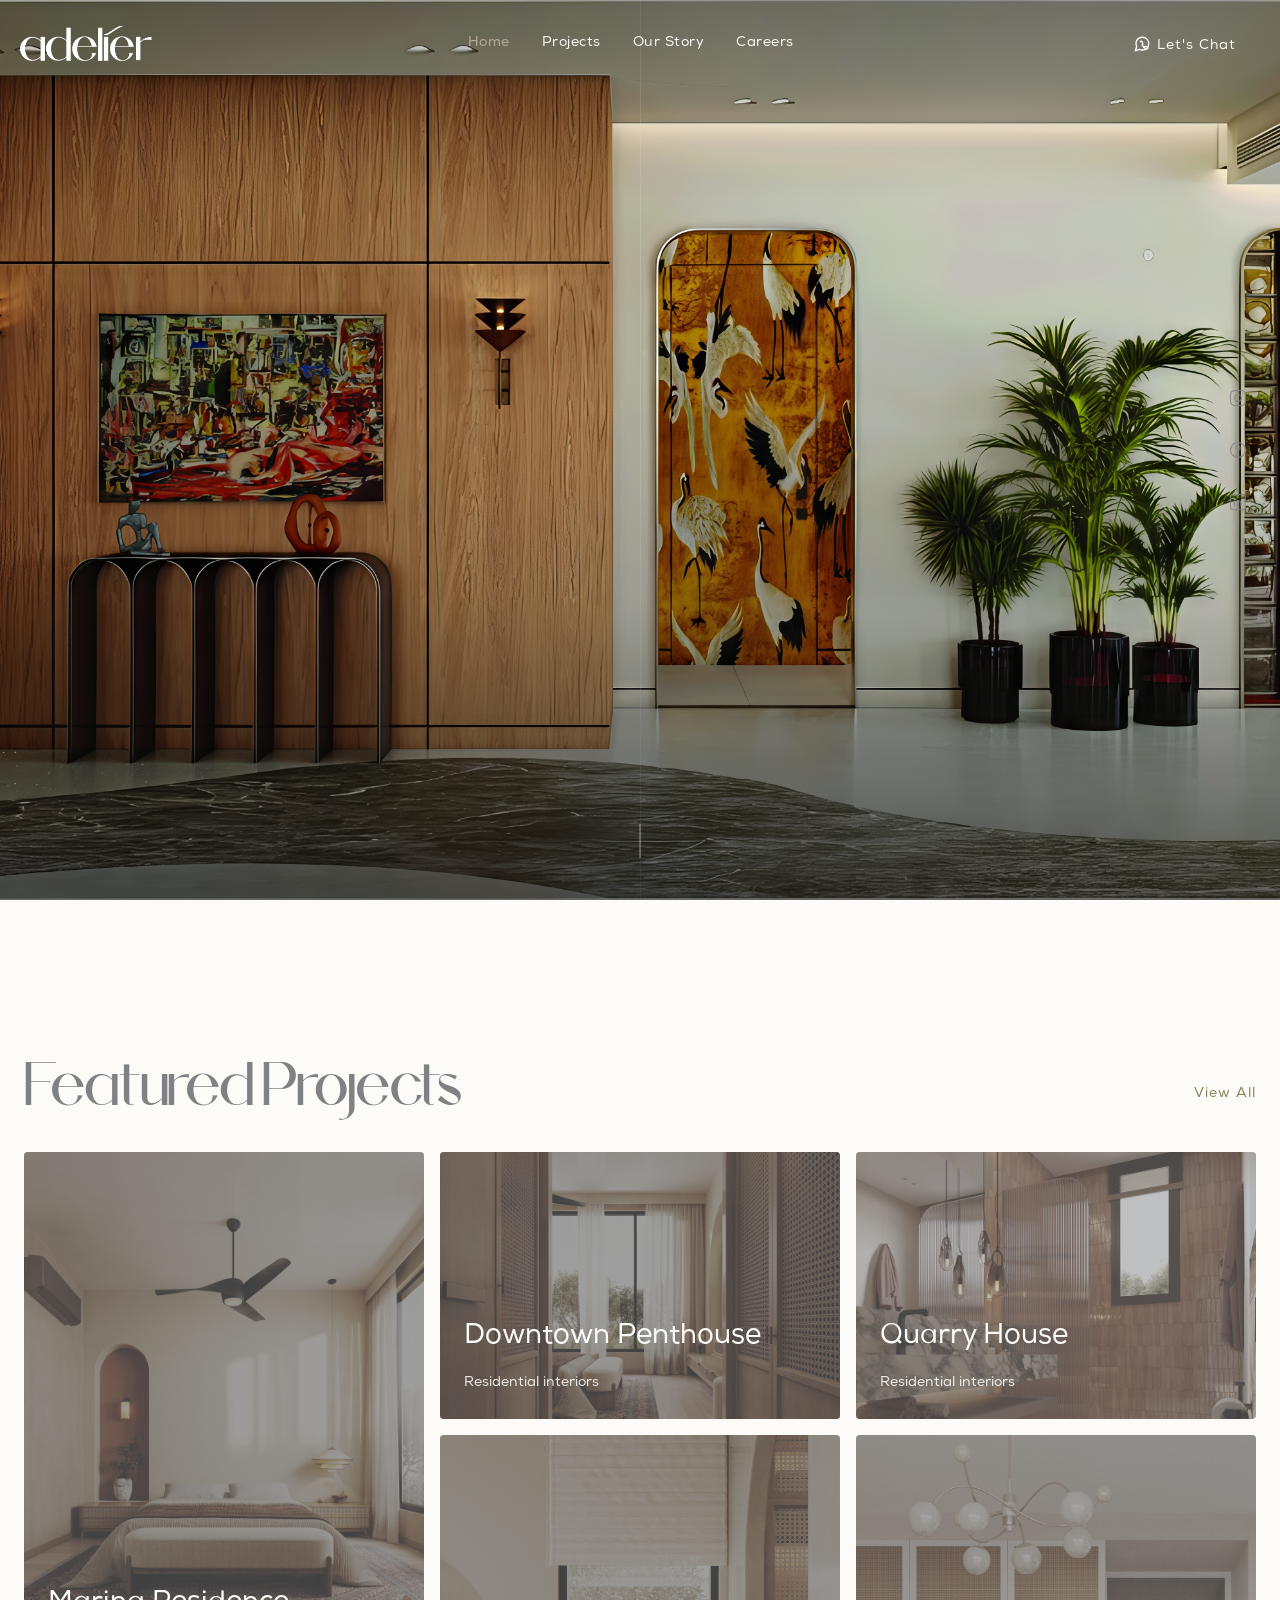
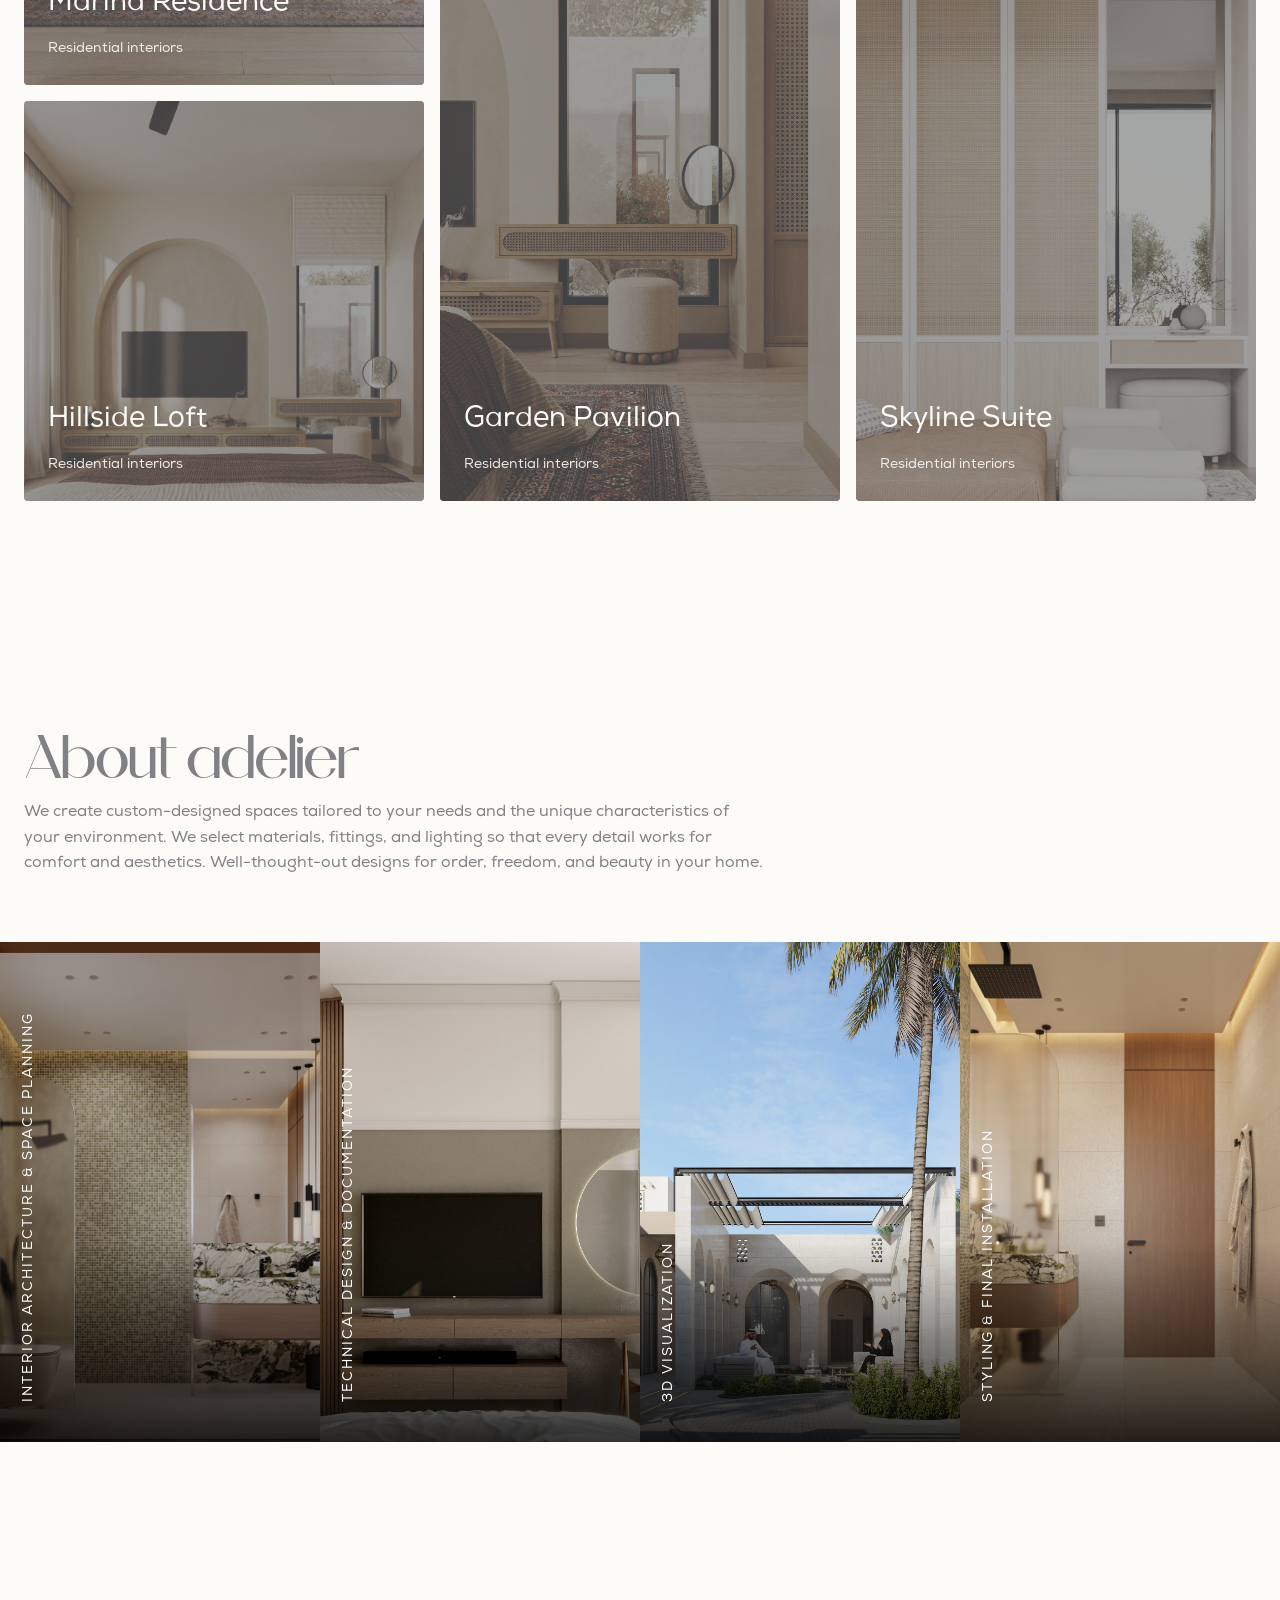
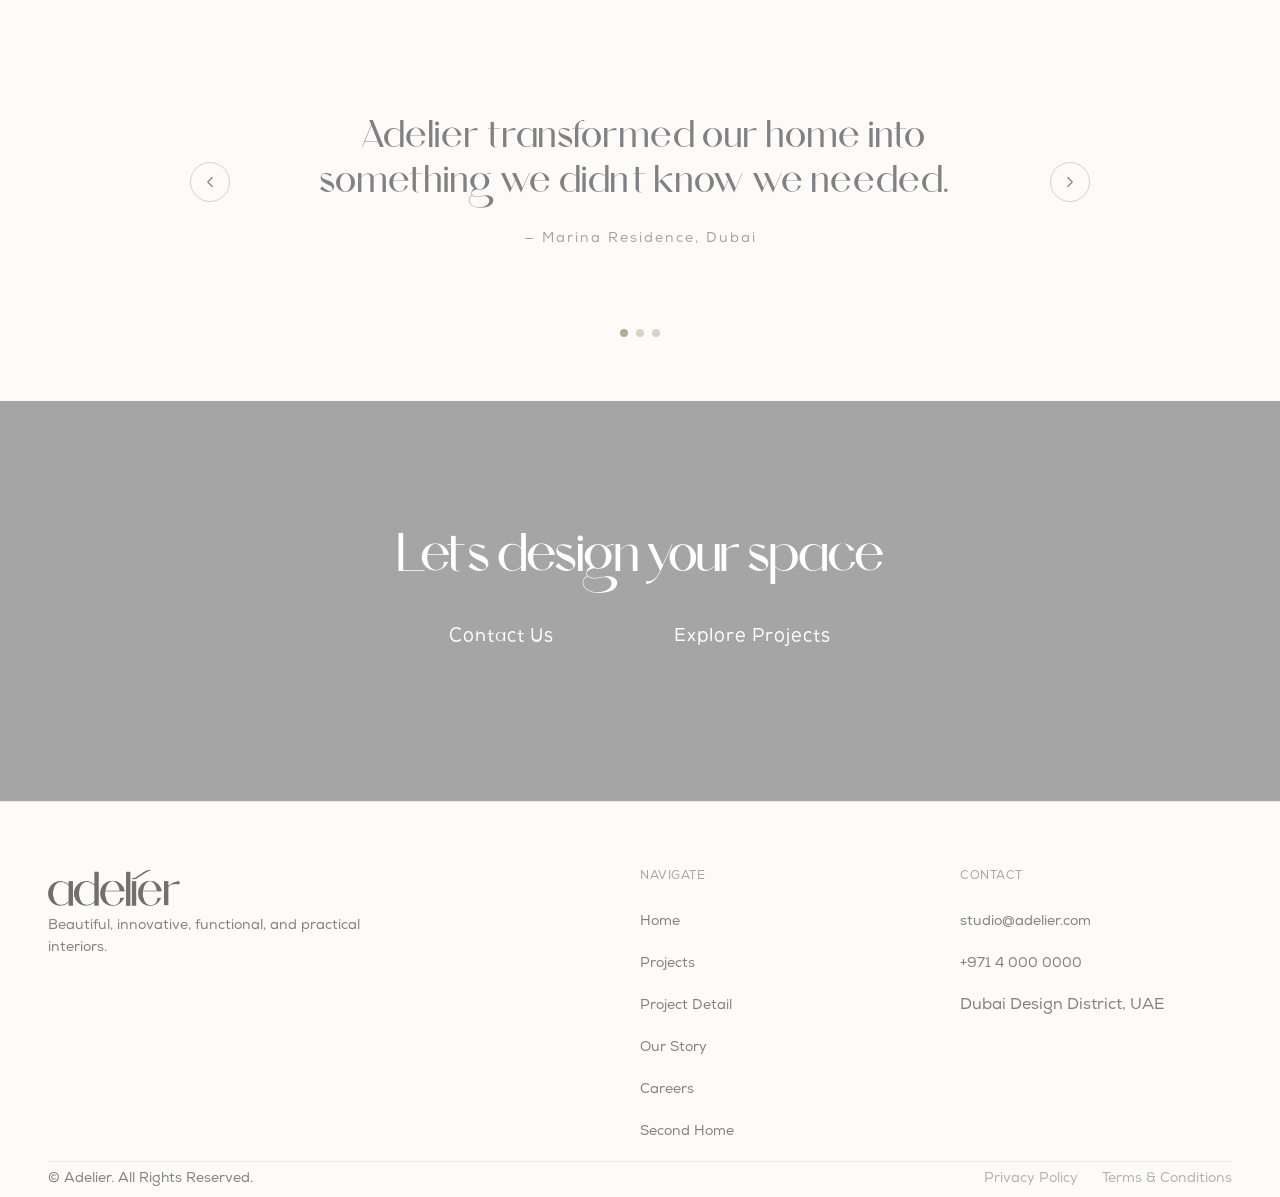
==== commit c28ee509: "Refactor editorial slider, unify border-radius, and update featured projects" ====
--- a/index.html
+++ b/index.html
@@ -84,7 +84,7 @@
     <div class="hero-split__scrim"></div>
     <div class="hero-split__scroll">
       <span class="hero-split__scroll-line"></span>
-      <span class="hero-split__scroll-label">Scroll</span>
+      <span class="hero-split__scroll-label"></span>
     </div>
   </section>
 
@@ -122,30 +122,37 @@
   </section>
 
   <section class="section" id="about">
-    <div class="split" style="align-items: start; margin-bottom: var(--space-4xl);">
-      <div>
-        <h2 class="about-heading">
-          About adelier
-        </h2>
-      </div>
-      <div>
-        <p style="font-size: var(--text-body-size); line-height: 1.6; color: var(--color-primary-text); margin: 0;">
-          We create custom-designed spaces tailored to your needs and the unique characteristics of your environment. We select materials, fittings, and lighting so that every detail works for comfort and aesthetics. Well-thought-out designs for order, freedom, and beauty in your home.
-        </p>
-      </div>
+    <div style="margin-bottom: var(--space-4xl); max-width: 60%;">
+      <h2>
+        About adelier
+      </h2>
+      <p style="font-size: var(--text-body-size); line-height: 1.6; color: var(--color-primary-text); margin: var(--space-md) 0 0 0;">
+        We create custom-designed spaces tailored to your needs and the unique characteristics of your environment. We select materials, fittings, and lighting so that every detail works for comfort and aesthetics. Well-thought-out designs for order, freedom, and beauty in your home.
+      </p>
     </div>
 
     <div class="expanding-gallery">
-      <a href="pages/project-detail.html" class="expanding-gallery__item"><img src="assets/images/studio-gallery-4.jpg" alt="Gallery Detail 1"></a>
-      <a href="pages/project-detail.html" class="expanding-gallery__item"><img src="assets/images/studio-gallery-2.jpg" alt="Gallery Detail 2"></a>
-      <a href="pages/project-detail.html" class="expanding-gallery__item"><img src="assets/images/detail-gallery-2.jpg" alt="Gallery Detail 3"></a>
-      <a href="pages/project-detail.html" class="expanding-gallery__item"><img src="assets/images/studio-gallery-5.jpg" alt="Gallery Detail 4"></a>
-      <a href="pages/project-detail.html" class="expanding-gallery__item"><img src="assets/images/detail-gallery-4.jpg" alt="Gallery Detail 5"></a>
-    </div>
-  </section>
-
-  <section class="section section--tight" id="perspective">
-    <div class="quote-carousel" data-carousel>
+      <div class="expanding-gallery__item">
+        <img src="assets/images/studio-gallery-4.jpg" alt="Gallery Detail 1">
+        <span class="gallery-label">Interior Architecture & Space Planning</span>
+      </div>
+      <div class="expanding-gallery__item">
+        <img src="assets/images/studio-gallery-2.jpg" alt="Gallery Detail 2">
+        <span class="gallery-label">Technical Design & Documentation</span>
+      </div>
+      <div class="expanding-gallery__item">
+        <img src="assets/images/detail-gallery-2.jpg" alt="Gallery Detail 3">
+        <span class="gallery-label">3D Visualization</span>
+      </div>
+      <div class="expanding-gallery__item">
+        <img src="assets/images/studio-gallery-5.jpg" alt="Gallery Detail 4">
+        <span class="gallery-label">Styling & Final Installation</span>
+      </div>
+    </div>
+  </section>
+
+  <section class="section section--tight" id="perspective" data-carousel>
+    <div class="quote-carousel">
       <button class="quote-carousel__arrow" type="button" data-carousel-prev aria-label="Previous testimonial">
         <svg viewBox="0 0 24 24" fill="none" stroke="currentColor" stroke-width="1.5" stroke-linecap="round" stroke-linejoin="round"><polyline points="15 18 9 12 15 6"/></svg>
       </button>
--- a/assets/css/base.css
+++ b/assets/css/base.css
@@ -99,13 +99,13 @@
 h2 { font-size: var(--text-h2-size); line-height: var(--text-h2-lh); letter-spacing: var(--text-h2-ls); }
 h3 {
   font-family: var(--font-body);
-  font-size: var(--text-h3-size);
+  font-size: var(--text-h2-size);
   line-height: var(--text-h3-lh);
   font-weight: var(--text-h3-weight);
 }
 h4 {
   font-family: var(--font-body);
-  font-size: var(--text-h4-size);
+  font-size: var(--text-h2-size);
   line-height: var(--text-h4-lh);
   font-weight: var(--text-h4-weight);
 }
--- a/assets/css/components.css
+++ b/assets/css/components.css
@@ -322,13 +322,6 @@
 .hero__image,
 .hero__video { position: absolute; inset: 0; width: 100%; height: 100%; object-fit: cover; object-position: center; pointer-events: none; }
 
-/* Overlay — unified global gradient */
-.hero__overlay {
-  position: absolute;
-  inset: 0;
-  background: var(--overlay-gradient);
-}
-
 .hero__content {
   position: relative;
   z-index: 1;
@@ -502,13 +495,18 @@
   inset: 0;
   z-index: 1;
   pointer-events: none;
-  background: var(--overlay-gradient);
+  background: var(--color-primary-text);
+  opacity: 0.5;
   transition: opacity var(--duration-fast) var(--ease-standard);
+}
+
+.project-card--no-overlay::after {
+  display: none !important;
 }
 
 .project-card:hover::after,
 .project-card:focus-visible::after {
-  opacity: 0.6;
+  opacity: 0.2;
 }
 
 .project-card:hover img,
@@ -516,23 +514,7 @@
   transform: scale(1.03);
 }
 
-/* Universal Global Overlays (Gallery, Editorial Slider, Tight Sections) */
-.expanding-gallery__item::after,
-.editorial-slider__slide::after,
-.section--tight [class^="span-"]::after {
-  content: "";
-  position: absolute;
-  inset: 0;
-  z-index: 1;
-  pointer-events: none;
-  background: var(--overlay-gradient);
-  transition: opacity var(--duration-fast) var(--ease-standard);
-}
-
-.expanding-gallery__item:hover::after,
-.expanding-gallery__item:focus-visible::after {
-  opacity: 0.6;
-}
+
 
 /* Ensure positioning for overlay parents */
 .expanding-gallery__item,
@@ -687,7 +669,7 @@
   width: 100%;
   margin-bottom: 12px;
   break-inside: avoid;
-  border-radius: var(--radius-none);
+  border-radius: var(--radius-md);
 }
 
 @media (min-width: 768px) {
@@ -700,7 +682,7 @@
 
 /* Simple two-up gallery (Project Details, Our Story) */
 .gallery { display: grid; grid-template-columns: repeat(2, minmax(0, 1fr)); gap: var(--space-md); }
-.gallery img { width: 100%; aspect-ratio: 16 / 10; object-fit: cover; border-radius: var(--radius-none); }
+.gallery img { width: 100%; aspect-ratio: 16 / 10; object-fit: cover; border-radius: var(--radius-md); }
 
 @media (max-width: 767px) {
   .gallery { grid-template-columns: 1fr; }
@@ -722,38 +704,32 @@
 
 .editorial-slider {
   position: relative;
+  overflow: hidden;
+  padding-block: var(--space-2xl);
 }
 
 .editorial-slider__sticky {
-  position: absolute;
-  top: 0;
-  left: 0;
   width: 100%;
-  height: 100svh;
   overflow: hidden;
   display: flex;
   flex-direction: column;
-  align-items: center;
-  justify-content: center;
-  gap: var(--space-lg);
-}
-
-@media (min-width: 768px) {
-  .editorial-slider__sticky { height: 100vh; }
-}
-
-/* z-index only while actually pinned (fixed) — it needs to cover page
-   content scrolling behind it then. Outside that, it must stay in normal
-   stacking order or it paints over the next section as it scrolls away
-   (only elevate what's currently taking over the viewport). */
-.editorial-slider__sticky.is-pinned { position: fixed; top: 0; bottom: auto; z-index: 5; }
-.editorial-slider__sticky.is-past { position: absolute; top: auto; bottom: 0; }
+}
+
+@keyframes marquee {
+  0% { transform: translateX(0); }
+  100% { transform: translateX(calc(-50% - var(--space-md) / 2)); }
+}
 
 .editorial-slider__track {
   display: flex;
   gap: var(--space-md);
-  padding-inline: var(--content-margin);
+  width: max-content;
   will-change: transform;
+  animation: marquee 30s linear infinite;
+}
+
+.editorial-slider__track:hover {
+  animation-play-state: paused;
 }
 
 .editorial-slider__slide {
@@ -761,41 +737,22 @@
   height: min(520px, 60vh);
   position: relative;
   cursor: pointer;
-}
-
-.editorial-slider__slide::after { opacity: 1; transition: opacity var(--duration-base) var(--ease-standard); }
-
-@media (hover: hover) and (pointer: fine) {
-  .editorial-slider__slide:hover::after { opacity: 0; }
-}
-
-.editorial-slider__slide.is-revealed::after { opacity: 0; }
+  overflow: hidden;
+}
 
 .editorial-slider__slide img {
   width: 100%;
   height: 100%;
   object-fit: cover;
   object-position: center;
-  border-radius: var(--radius-none);
+  border-radius: var(--radius-md);
   display: block;
-}
-
-.editorial-slider__dots { display: flex; justify-content: center; gap: var(--space-xs); }
-
-.editorial-slider__dot {
-  --dot-activeness: 0;
-  width: 8px;
-  height: 8px;
-  padding: 0;
-  border: none;
-  border-radius: var(--radius-full);
-  background: var(--color-border-default);
-  cursor: pointer;
-  opacity: calc(0.45 + (0.55 * var(--dot-activeness)));
-  transform: scale(calc(1 + (0.75 * var(--dot-activeness))));
-}
-
-.editorial-slider__dot.is-active { background: var(--color-primary-brand); }
+  transition: transform 0.5s ease;
+}
+
+.editorial-slider__slide:hover img {
+  transform: scale(1.05);
+}
 
 
 
@@ -824,7 +781,7 @@
   width: 100%;
   aspect-ratio: 16 / 10;
   object-fit: cover;
-  border-radius: var(--radius-none);
+  border-radius: var(--radius-md);
   display: block;
 }
 
@@ -841,8 +798,19 @@
 
 /* ===================== Quote / testimonial carousel ===================== */
 
-.quote-carousel { display: grid; grid-template-columns: auto 1fr auto; align-items: center; gap: var(--space-md); max-width: 900px; margin-inline: auto; }
+.quote-carousel { 
+  display: grid; 
+  grid-template-areas: 
+    "track track track"
+    "prev . next";
+  grid-template-columns: auto 1fr auto; 
+  align-items: center; 
+  gap: var(--space-md); 
+  max-width: 900px; 
+  margin-inline: auto; 
+}
 .quote-carousel__track { 
+  grid-area: track;
   position: relative; 
   display: grid; 
   align-items: center; 
@@ -868,6 +836,8 @@
 }
 .quote-carousel__slide cite { display: block; margin-top: var(--space-md); font-family: var(--font-body); font-style: normal; font-size: var(--text-body-sm-size); color: var(--color-primary-text); opacity: 0.7; }
 
+.quote-carousel__arrow[data-carousel-prev] { grid-area: prev; }
+.quote-carousel__arrow[data-carousel-next] { grid-area: next; }
 .quote-carousel__arrow {
   display: grid;
   place-items: center;
@@ -887,20 +857,14 @@
 .quote-carousel__dot { width: 8px; height: 8px; padding: 0; border: none; border-radius: var(--radius-full); background: var(--color-border-default); cursor: pointer; }
 .quote-carousel__dot.is-active { background: var(--color-primary-brand); }
 
-@media (max-width: 767px) {
-  .quote-carousel { grid-template-columns: 36px 1fr 36px; gap: var(--space-xs); }
-}
-
-/* ===================== About Adelier Section Heading ===================== */
-.about-heading {
-  font-family: var(--font-page-title);
-  font-size: clamp(2rem, 5vw, 3.8rem);
-  line-height: 1.05;
-  margin: 0;
-  color: var(--color-primary-text);
-  word-wrap: break-word;
-  overflow-wrap: break-word;
-}
+@media (min-width: 768px) {
+  .quote-carousel { 
+    grid-template-areas: "prev track next";
+    gap: var(--space-xs); 
+  }
+}
+
+
 
 /* ===================== Image / text split section ===================== */
 
@@ -912,7 +876,7 @@
   .split--reverse > * { direction: ltr; }
 }
 
-.split__media img { width: 100%; aspect-ratio: 4 / 5; object-fit: cover; border-radius: var(--radius-none); }
+.split__media img { width: 100%; aspect-ratio: 4 / 5; object-fit: cover; border-radius: var(--radius-md); }
 .split__content { max-width: 720px; }
 
 /* ===================== CTA section ===================== */
@@ -942,7 +906,8 @@
   content: "";
   position: absolute;
   inset: 0;
-  background: var(--overlay-gradient);
+  background-color: var(--color-primary-text);
+  opacity: 0.7;
   z-index: 0;
   pointer-events: none;
 }
@@ -975,15 +940,16 @@
   padding-inline: var(--space-2xl);
   font-size: var(--text-body-lg-size);
   letter-spacing: 0.05em;
+  background: transparent;
+  color: #ffffff;
+  transition: all var(--duration-base) var(--ease-standard);
+}
+
+.cta .button--on-brand:hover {
   background: rgba(255, 255, 255, 0.05);
   backdrop-filter: blur(4px);
   -webkit-backdrop-filter: blur(4px);
-  transition: all var(--duration-base) var(--ease-standard);
-}
-
-.cta .button--on-brand:hover {
-  background: #ffffff;
-  color: var(--color-primary-text);
+  color: #ffffff;
   transform: translateY(-2px);
   box-shadow: 0 10px 20px rgba(0, 0, 0, 0.1);
 }
@@ -1233,7 +1199,7 @@
 .team-member__image-wrap {
   width: 100%;
   aspect-ratio: 1;
-  border-radius: var(--radius-none);
+  border-radius: var(--radius-md);
   overflow: hidden;
   margin-bottom: var(--space-md);
   position: relative;
@@ -1278,7 +1244,7 @@
 .masonry-item {
   break-inside: avoid;
   margin-bottom: var(--space-md);
-  border-radius: var(--radius-lg);
+  border-radius: var(--radius-md);
   overflow: hidden;
   position: relative;
   cursor: pointer;
@@ -1293,24 +1259,32 @@
 .expanding-gallery {
   display: flex;
   height: 500px;
-  gap: var(--space-md);
-  width: 100%;
+  gap: 0;
+  width: calc(100% + var(--content-margin) * 2);
+  margin-inline: calc(var(--content-margin) * -1);
 }
 
 @media (max-width: 768px) {
   .expanding-gallery {
     height: 400px;
-    gap: var(--space-sm);
+    gap: 0;
   }
 }
 
 .expanding-gallery__item {
   flex: 1;
-  border-radius: var(--radius-lg);
   overflow: hidden;
-  transition: flex 0.7s cubic-bezier(0.25, 1, 0.5, 1);
   position: relative;
-  cursor: pointer;
+}
+
+/* Gradient overlay for text readability */
+.expanding-gallery__item::after {
+  content: "";
+  position: absolute;
+  inset: 0;
+  background: linear-gradient(to top, rgba(0,0,0,0.8) 0%, transparent 40%);
+  pointer-events: none;
+  z-index: 1;
 }
 
 .expanding-gallery__item img {
@@ -1324,18 +1298,21 @@
   transform: scale(1.05);
 }
 
-/* Hover effect */
-.expanding-gallery:hover .expanding-gallery__item {
-  flex: 1;
-}
-
-.expanding-gallery__item:hover {
-  flex: 3 !important;
-}
-
-/* Default expanded state (3rd item) when not hovering the container */
-.expanding-gallery:not(:hover) .expanding-gallery__item:nth-child(3) {
-  flex: 3;
+/* Vertical label for each gallery item */
+.gallery-label {
+  position: absolute;
+  bottom: 40px;
+  left: 40px;
+  transform: rotate(-90deg);
+  transform-origin: bottom left;
+  z-index: 2;
+  color: #ffffff;
+  font-size: 0.85rem;
+  font-weight: 500;
+  letter-spacing: 0.15em;
+  text-transform: uppercase;
+  white-space: nowrap;
+  pointer-events: none;
 }
 
 .masonry-item img {
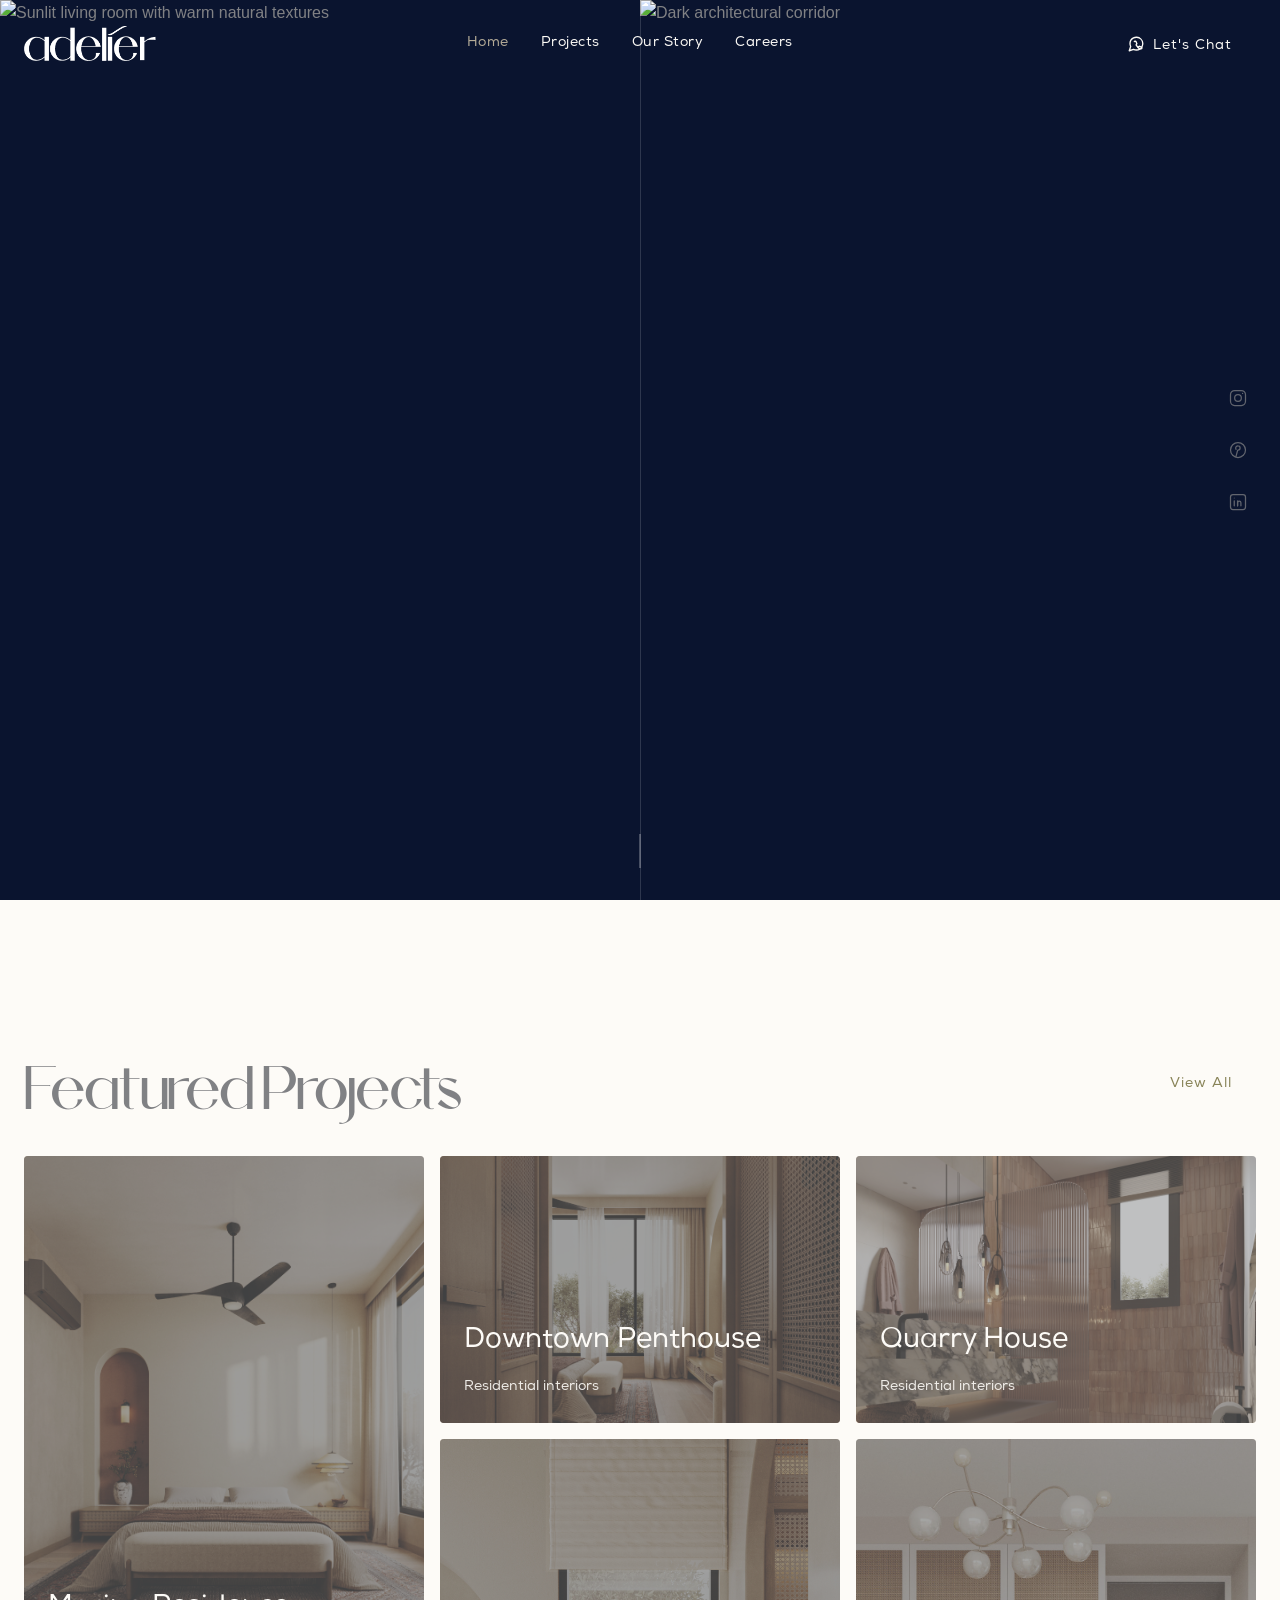
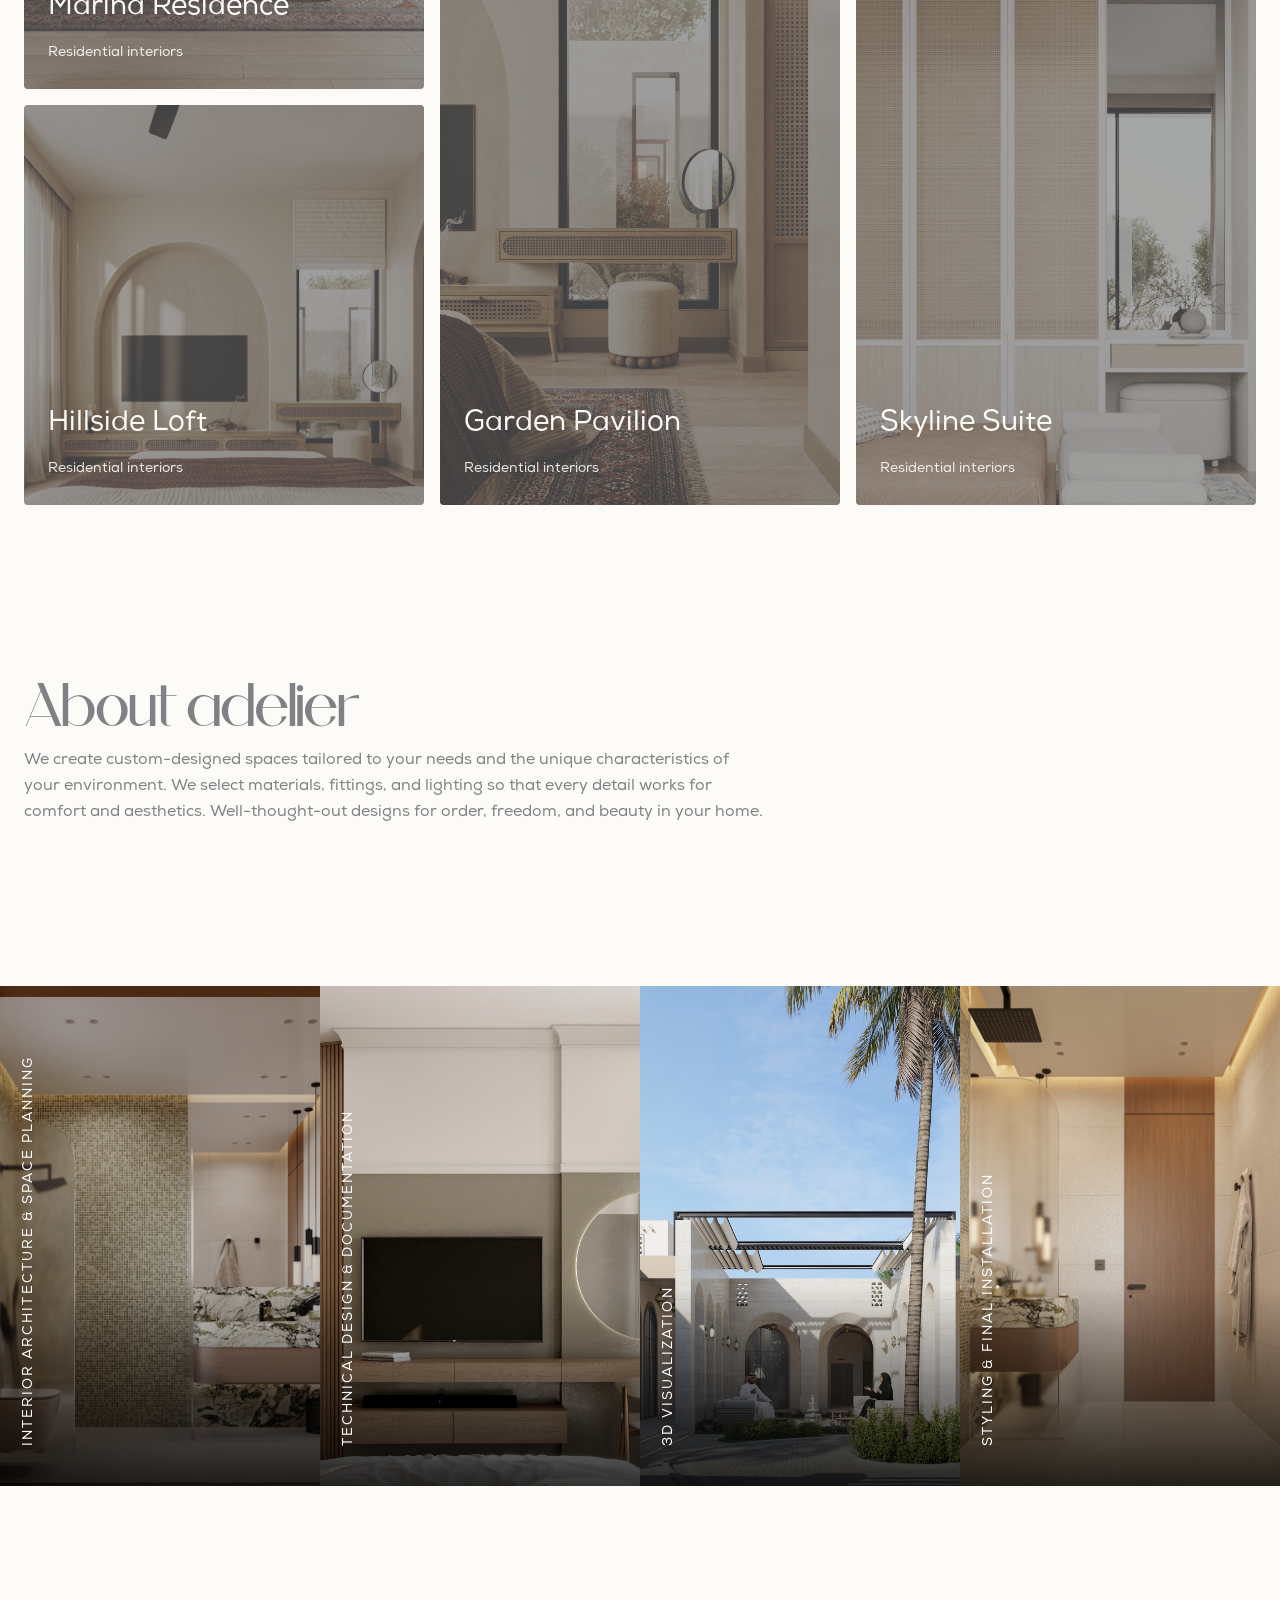
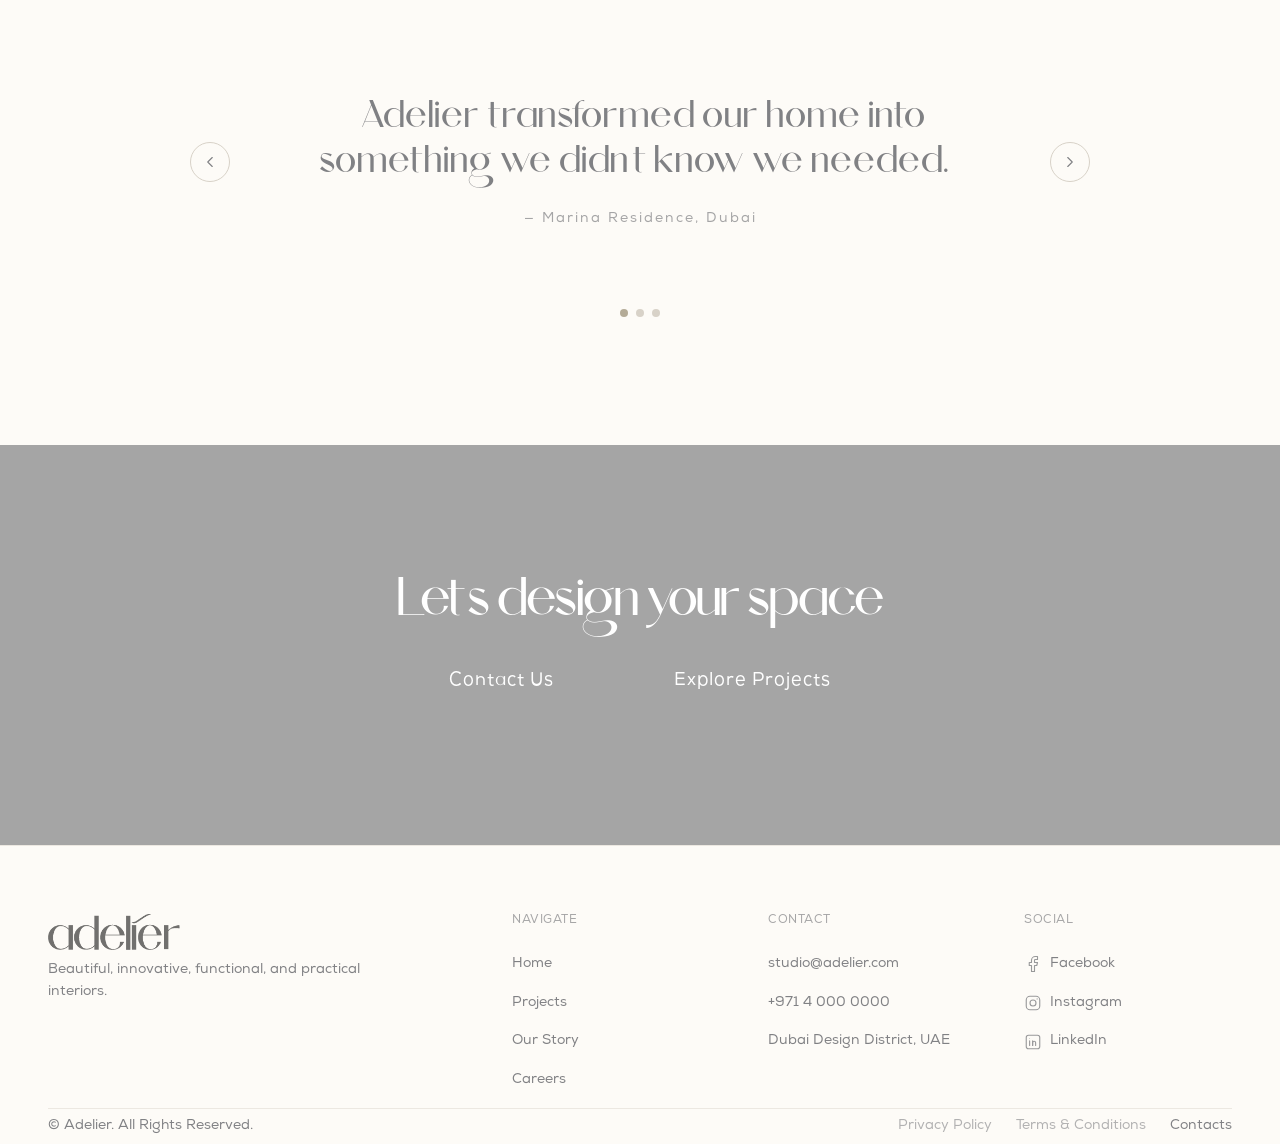
==== commit 185fc037: "UI enhancements and spacing fixes" ====
--- a/index.html
+++ b/index.html
@@ -63,28 +63,24 @@
 
 <main id="main-content">
 
-  <section class="hero-split" id="home" aria-label="Adelier featured interiors">
-    <div class="hero-split__panel hero-split__panel--a">
-      <div class="hero-split__panel-inner">
-        <img class="hero-split__layer" src="assets/images/home-hero.jpg" alt="" style="object-position:center 42%;opacity:1;transform:scale(1);" width="4998" height="2802">
-        <img class="hero-split__layer" src="assets/images/home-about.jpg" alt="" style="object-position:center 55%;opacity:0;transform:scale(1.045);" width="3000" height="1688">
-        <img class="hero-split__layer" src="assets/images/studio-gallery-1.jpg" alt="" style="object-position:center 45%;opacity:0;transform:scale(1.045);" width="3500" height="1969">
-        <img class="hero-split__layer" src="assets/images/studio-gallery-3.jpg" alt="" style="object-position:center 50%;opacity:0;transform:scale(1.045);" width="3000" height="1688">
-      </div>
-    </div>
-    <div class="hero-split__panel hero-split__panel--b">
-      <div class="hero-split__panel-inner">
-        <img class="hero-split__layer" src="assets/images/home-hero.jpg" alt="" style="object-position:center 42%;opacity:1;transform:scale(1);" width="4998" height="2802">
-        <img class="hero-split__layer" src="assets/images/home-about.jpg" alt="" style="object-position:center 55%;opacity:0;transform:scale(1.045);" width="3000" height="1688">
-        <img class="hero-split__layer" src="assets/images/studio-gallery-1.jpg" alt="" style="object-position:center 45%;opacity:0;transform:scale(1.045);" width="3500" height="1969">
-        <img class="hero-split__layer" src="assets/images/studio-gallery-3.jpg" alt="" style="object-position:center 50%;opacity:0;transform:scale(1.045);" width="3000" height="1688">
-      </div>
-    </div>
-    <div class="hero-split__seam"></div>
-    <div class="hero-split__scrim"></div>
-    <div class="hero-split__scroll">
-      <span class="hero-split__scroll-line"></span>
-      <span class="hero-split__scroll-label"></span>
+  <section class="dsh-hero" id="home" aria-label="Adelier featured interiors">
+    <div class="dsh-row">
+      <div class="dsh-side dsh-side-left">
+        <img class="dsh-layer" data-side="left" data-index="0" src="https://images.unsplash.com/photo-1600585154340-be6161a56a0c?auto=format&fit=crop&w=1200&q=80" alt="Sunlit living room with warm natural textures">
+        <img class="dsh-layer" data-side="left" data-index="1" src="https://images.unsplash.com/photo-1512918728675-ed5a9ecdebfd?auto=format&fit=crop&w=1200&q=80" alt="Minimal white residence exterior">
+        <img class="dsh-layer" data-side="left" data-index="2" src="https://images.unsplash.com/photo-1600607687939-ce8a6c25118c?auto=format&fit=crop&w=1200&q=80" alt="Warm wood-paneled interior corner">
+        <img class="dsh-layer" data-side="left" data-index="3" src="https://images.unsplash.com/photo-1600566753086-00f18fb6b3ea?auto=format&fit=crop&w=1200&q=80" alt="Soft daylight interior detail">
+      </div>
+      <div class="dsh-centerline"></div>
+      <div class="dsh-side dsh-side-right">
+        <img class="dsh-layer" data-side="right" data-index="0" src="https://images.unsplash.com/photo-1600607687920-4e2a09cf159d?auto=format&fit=crop&w=1200&q=80" alt="Moody dark dining space with a sculptural staircase">
+        <img class="dsh-layer" data-side="right" data-index="1" src="https://images.unsplash.com/photo-1600047509807-ba8f99d2cdde?auto=format&fit=crop&w=1200&q=80" alt="Dark architectural corridor">
+        <img class="dsh-layer" data-side="right" data-index="2" src="https://images.unsplash.com/photo-1600585154526-990dced4db0d?auto=format&fit=crop&w=1200&q=80" alt="Stone bathroom detail in shadow">
+        <img class="dsh-layer" data-side="right" data-index="3" src="https://images.unsplash.com/photo-1615529182904-14819c35db37?auto=format&fit=crop&w=1200&q=80" alt="Night facade of a modern building">
+      </div>
+    </div>
+    <div class="dsh-scroll" aria-hidden="true">
+      <span class="dsh-scroll-line"></span>
     </div>
   </section>
 
@@ -121,8 +117,8 @@
     </div>
   </section>
 
-  <section class="section" id="about">
-    <div style="margin-bottom: var(--space-4xl); max-width: 60%;">
+  <section class="section" id="about" style="padding-top: 0;">
+    <div style="max-width: 60%;">
       <h2>
         About adelier
       </h2>
@@ -130,7 +126,9 @@
         We create custom-designed spaces tailored to your needs and the unique characteristics of your environment. We select materials, fittings, and lighting so that every detail works for comfort and aesthetics. Well-thought-out designs for order, freedom, and beauty in your home.
       </p>
     </div>
-
+  </section>
+
+  <section class="section" id="process" style="padding-top: 0;">
     <div class="expanding-gallery">
       <div class="expanding-gallery__item">
         <img src="assets/images/studio-gallery-4.jpg" alt="Gallery Detail 1">
@@ -151,7 +149,7 @@
     </div>
   </section>
 
-  <section class="section section--tight" id="perspective" data-carousel>
+  <section class="section" id="perspective" data-carousel style="padding-top: 0;">
     <div class="quote-carousel">
       <button class="quote-carousel__arrow" type="button" data-carousel-prev aria-label="Previous testimonial">
         <svg viewBox="0 0 24 24" fill="none" stroke="currentColor" stroke-width="1.5" stroke-linecap="round" stroke-linejoin="round"><polyline points="15 18 9 12 15 6"/></svg>
@@ -222,10 +220,8 @@
         <ul>
           <li><a href="index.html">Home</a></li>
           <li><a href="pages/projects.html">Projects</a></li>
-          <li><a href="pages/project-detail.html">Project Detail</a></li>
           <li><a href="pages/our-story.html">Our Story</a></li>
           <li><a href="pages/careers.html">Careers</a></li>
-          <li><a href="design-imports/second-home/index.html">Second Home</a></li>
         </ul>
       </nav>
       <div>
@@ -236,12 +232,21 @@
           <li>Dubai Design District, UAE</li>
         </ul>
       </div>
+      <div>
+        <h2>Social</h2>
+        <ul class="social-list">
+          <li><a href="https://facebook.com" target="_blank" rel="noopener"><svg viewBox="0 0 24 24" fill="none" stroke="currentColor" stroke-width="1.5" stroke-linecap="round" stroke-linejoin="round" aria-hidden="true"><path d="M18 2h-3a5 5 0 0 0-5 5v3H7v4h3v8h4v-8h3l1-4h-4V7a1 1 0 0 1 1-1h3z"/></svg> Facebook</a></li>
+          <li><a href="https://instagram.com" target="_blank" rel="noopener"><svg viewBox="0 0 24 24" fill="none" stroke="currentColor" stroke-width="1.5" stroke-linecap="round" stroke-linejoin="round" aria-hidden="true"><rect x="3" y="3" width="18" height="18" rx="5"/><circle cx="12" cy="12" r="4"/><circle cx="17.5" cy="6.5" r="0.8" fill="currentColor" stroke="none"/></svg> Instagram</a></li>
+          <li><a href="https://linkedin.com" target="_blank" rel="noopener"><svg viewBox="0 0 24 24" fill="none" stroke="currentColor" stroke-width="1.5" stroke-linecap="round" stroke-linejoin="round" aria-hidden="true"><rect x="3" y="3" width="18" height="18" rx="3"/><line x1="7.5" y1="10.5" x2="7.5" y2="16.5"/><circle cx="7.5" cy="7.2" r="0.6" fill="currentColor" stroke="none"/><path d="M11.5 16.5v-3.5a2 2 0 0 1 4 0v3.5"/><line x1="11.5" y1="10.5" x2="11.5" y2="16.5"/></svg> LinkedIn</a></li>
+        </ul>
+      </div>
     </div>
     <div class="site-footer__legal">
       <span>© Adelier. All Rights Reserved.</span>
       <nav aria-label="Legal">
         <a href="#" aria-disabled="true">Privacy Policy</a>
         <a href="#" aria-disabled="true">Terms &amp; Conditions</a>
+        <a href="pages/contact.html">Contacts</a>
       </nav>
     </div>
   </div>
--- a/assets/css/components.css
+++ b/assets/css/components.css
@@ -42,12 +42,10 @@
 .site-header.is-hidden { transform: translateY(-100%); }
 
 .site-header__inner {
-  width: 100%;
   display: flex;
   align-items: center;
   justify-content: space-between;
   gap: var(--space-md);
-  padding-inline: 20px;
 }
 
 .site-header__logo-link { display: inline-flex; align-items: center; color: inherit; }
@@ -100,35 +98,29 @@
 .site-header__social svg { width: 20px; height: 20px; }
 
 a.button.site-header__cta {
-  display: none;
+  display: inline-flex;
   align-items: center;
-  gap: 6px;
+  justify-content: center;
   background: transparent;
   color: currentColor;
-  border-color: transparent;
-  border-radius: var(--button-radius);
   min-height: 36px;
-  padding: 6px 12px;
-  font-size: 0.8125rem;
-  line-height: 1;
-  transition: all var(--duration-fast) var(--ease-standard);
+  width: 36px;
+  padding: 0;
+  border-radius: 999px;
 }
 
 a.button.site-header__cta span {
-  display: inline-block;
-  line-height: 1;
-  transform: translateY(1.5px);
+  display: none;
 }
 
 a.button.site-header__cta svg {
-  width: 16px;
-  height: 16px;
+  width: 20px;
+  height: 20px;
   flex-shrink: 0;
 }
 
 @media (max-width: 767px) {
   .site-header__inner {
-    padding-inline: 16px;
     gap: 8px;
     align-items: center;
   }
@@ -164,18 +156,20 @@
 
 @media (min-width: 1280px) {
   a.button.site-header__cta {
-    display: inline-flex;
     min-height: 48px;
+    width: auto;
     padding-inline: var(--space-md);
+    gap: var(--space-xs);
     font-size: var(--text-button-size);
-    background: transparent;
+  }
+  a.button.site-header__cta span {
+    display: inline-block;
+    line-height: 1;
+    transform: translateY(1.5px);
+  }
+  a.button.site-header__cta:hover {
+    background: color-mix(in srgb, currentColor 10%, transparent);
     color: currentColor;
-    border-color: transparent;
-  }
-  a.button.site-header__cta:hover {
-    background: transparent;
-    color: var(--color-primary-brand-hover);
-    border-color: transparent;
   }
   a.button.site-header__cta svg {
     width: 18px;
@@ -260,8 +254,8 @@
   min-height: 48px;
   padding-inline: var(--space-md);
   border: none;
-  border-radius: var(--button-radius);
-  background: none;
+  border-radius: 999px;
+  background: transparent;
   font-family: var(--font-body);
   font-size: var(--text-button-size);
   line-height: var(--text-button-lh);
@@ -277,20 +271,20 @@
     filter 120ms var(--ease-standard);
 }
 
+.button:hover {
+  background: color-mix(in srgb, currentColor 10%, transparent);
+}
+
 .button--large { min-height: 56px; padding-inline: var(--space-lg); }
 .button--small { min-height: 40px; padding-inline: var(--space-sm); }
 
-.button--primary { background: var(--color-secondary-brand); color: var(--color-background); }
-.button--primary:hover { background: var(--color-secondary-brand-hover); }
-
-.button--secondary { background: transparent; color: var(--color-primary-text); }
-.button--secondary:hover { color: var(--color-primary-text-active); }
-
-.button--on-brand { background: transparent; color: var(--color-background); }
-.button--on-brand:hover { background: var(--color-background); color: var(--color-secondary-brand); }
-
-.button--text { min-height: auto; padding: 0; border: none; border-radius: 0; color: var(--color-secondary-brand); }
-.button--text:hover { color: var(--color-secondary-brand-hover); }
+.button--primary { color: var(--color-secondary-brand); background: transparent; }
+
+.button--secondary { color: var(--color-secondary-brand); background: transparent; }
+
+.button--on-brand { color: var(--color-background); background: transparent; }
+
+.button--text { color: var(--color-secondary-brand); background: transparent; }
 
 .button:active { transform: scale(0.98); filter: brightness(0.96); }
 .button[disabled] { opacity: 0.4; pointer-events: none; box-shadow: none; }
@@ -352,83 +346,81 @@
 
 .hero__actions { display: flex; flex-wrap: wrap; gap: var(--space-sm); margin-top: var(--space-lg); }
 
-/* ===================== Hero — Split (Home) ===================== */
-/* Two full-bleed panels showing halves of the same image, each cycling
-   independently through a shared image set (see heroSplit() in site.js). */
-
-.hero-split {
+/* ===================== Hero — Dual Slider ===================== */
+/* Two independently-looping wipe sliders, divided by a hairline, wipe left
+   vertically and right horizontally by default. */
+
+.dsh-hero {
   position: relative;
   width: 100vw;
-  height: 100svh;
+  height: 100vh;
   overflow: hidden;
-  display: flex;
-  background: #1a1a18;
-}
-
-@media (min-width: 768px) {
-  .hero-split { height: 100vh; }
-}
-
-.hero-split__panel {
+  background: var(--color-primary-text); /* Grey brand color */
+  display: flex;
+  font-family: 'Cairo', sans-serif;
+}
+
+.dsh-row {
+  display: flex;
+  flex-direction: row;
+  width: 100%;
+  height: 100%;
+}
+
+.dsh-side {
   position: relative;
-  flex: 1 1 50%;
-  height: 100%;
+  flex: 1;
   overflow: hidden;
-}
-
-.hero-split__panel-inner {
-  position: absolute;
-  top: 0;
-  left: 0;
-  width: 100vw;
-  height: 100vh;
-}
-
-.hero-split__panel--b .hero-split__panel-inner { transform: translateX(-50vw); }
-
-.hero-split__layer {
+  background: #0a142f;
+}
+
+.dsh-layer {
   position: absolute;
   inset: 0;
   width: 100%;
   height: 100%;
   object-fit: cover;
-  transition: opacity 900ms var(--ease-standard), transform 900ms var(--ease-standard);
-}
-
-.hero-split__seam {
+  will-change: clip-path, transform, opacity;
+}
+
+.dsh-centerline {
   position: absolute;
   top: 0;
+  bottom: 0;
   left: 50%;
   width: 1px;
-  height: 100%;
-  background: rgba(255, 255, 255, 0.14);
-  z-index: 5;
-  pointer-events: none;
-}
-
-.hero-split__scrim {
-  position: absolute;
-  inset: 0;
-  z-index: 6;
-  pointer-events: none;
-  background:
-    linear-gradient(to top, rgba(15, 14, 11, 0.62) 0%, rgba(15, 14, 11, 0.16) 32%, transparent 55%),
-    linear-gradient(to bottom, rgba(15, 14, 11, 0.32) 0%, transparent 22%);
-}
-
-.hero-split__scroll {
+  background: rgba(255, 255, 255, 0.15);
+  z-index: 15;
+}
+
+@media (max-width: 860px) {
+  .dsh-row { flex-direction: column; }
+  .dsh-centerline {
+    top: 50%;
+    bottom: auto;
+    left: 0;
+    right: 0;
+    width: auto;
+    height: 1px;
+  }
+}
+
+@media (prefers-reduced-motion: reduce) {
+  .dsh-layer { transition: opacity 900ms ease !important; }
+}
+
+.dsh-scroll {
   position: absolute;
   bottom: 32px;
   left: 50%;
   transform: translateX(-50%);
-  z-index: 10;
+  z-index: 20;
   display: flex;
   flex-direction: column;
   align-items: center;
-  gap: 10px;
-}
-
-.hero-split__scroll-line {
+}
+
+.dsh-scroll-line {
   width: 1px;
   height: 34px;
   background: rgba(255, 255, 255, 0.5);
@@ -436,7 +428,7 @@
   position: relative;
 }
 
-.hero-split__scroll-line::after {
+.dsh-scroll-line::after {
   content: "";
   position: absolute;
   top: -100%;
@@ -444,30 +436,13 @@
   width: 100%;
   height: 100%;
   background: #fff;
-  animation: hero-split-scroll-drip 2600ms ease-in-out infinite;
-}
-
-.hero-split__scroll-label {
-  font-family: var(--font-body);
-  font-size: 10px;
-  letter-spacing: 2px;
-  color: #fff;
-  opacity: 0.7;
-  text-transform: uppercase;
-}
-
-@keyframes hero-split-scroll-drip {
+  animation: dsh-scroll-drip 2600ms ease-in-out infinite;
+}
+
+@keyframes dsh-scroll-drip {
   0% { top: -100%; }
   50% { top: 0%; }
   100% { top: 100%; }
-}
-
-@media (max-width: 768px) {
-  .hero-split { flex-direction: column; }
-  .hero-split__panel { flex: 1 1 50%; height: 50%; width: 100vw; }
-  .hero-split__panel-inner { height: 100vh; width: 100vw; }
-  .hero-split__panel--b .hero-split__panel-inner { transform: translateY(-50vh); }
-  .hero-split__seam { top: 50%; left: 0; width: 100%; height: 1px; }
 }
 
 /* ===================== Project card ===================== */
@@ -853,7 +828,7 @@
 .quote-carousel__arrow:hover { border-color: var(--color-primary-text); color: var(--color-primary-text-active); }
 .quote-carousel__arrow svg { width: 18px; height: 18px; }
 
-.quote-carousel__dots { display: flex; justify-content: center; gap: var(--space-xs); margin-top: var(--space-lg); }
+.quote-carousel__dots { display: flex; justify-content: center; gap: var(--space-xs); margin-top: var(--space-lg); margin-bottom: var(--space-4xl); }
 .quote-carousel__dot { width: 8px; height: 8px; padding: 0; border: none; border-radius: var(--radius-full); background: var(--color-border-default); cursor: pointer; }
 .quote-carousel__dot.is-active { background: var(--color-primary-brand); }
 
@@ -978,7 +953,7 @@
 }
 
 @media (min-width: 1280px) {
-  .site-footer__grid { grid-template-columns: 2fr repeat(2, 1fr); }
+  .site-footer__grid { grid-template-columns: 2fr repeat(3, 1fr); }
 }
 
 .site-footer__brand { display: flex; flex-direction: column; align-items: center; gap: var(--space-md); }
@@ -1000,14 +975,37 @@
   opacity: 0.7;
 }
 
-.site-footer ul { display: flex; flex-direction: column; gap: var(--space-sm); align-items: center; }
+.site-footer ul { 
+  display: flex; 
+  flex-direction: column; 
+  gap: var(--space-sm); 
+  align-items: center; 
+  font-size: var(--text-body-sm-size);
+}
 
 @media (min-width: 768px) {
   .site-footer ul { align-items: flex-start; }
 }
 
-.site-footer a { font-size: var(--text-body-sm-size); transition: color var(--duration-fast) var(--ease-standard); }
+.site-footer a { transition: color var(--duration-fast) var(--ease-standard); }
 .site-footer a:hover { color: var(--color-secondary-brand-hover); }
+
+.site-footer .social-list a {
+  display: flex;
+  align-items: center;
+  gap: var(--space-xs);
+  justify-content: center;
+}
+
+.site-footer .social-list svg {
+  width: 18px;
+  height: 18px;
+  opacity: 0.8;
+}
+
+@media (min-width: 768px) {
+  .site-footer .social-list a { justify-content: flex-start; }
+}
 
 .site-footer__social { flex-direction: row; justify-content: center; gap: var(--space-md); }
 
@@ -1108,7 +1106,9 @@
 .section-nav ul { display: flex; min-width: max-content; gap: 2px; padding: 4px; }
 
 .section-nav a {
-  display: block;
+  display: flex;
+  align-items: center;
+  justify-content: center;
   padding: 8px 14px;
   border-radius: 999px;
   font-size: var(--text-body-sm-size);
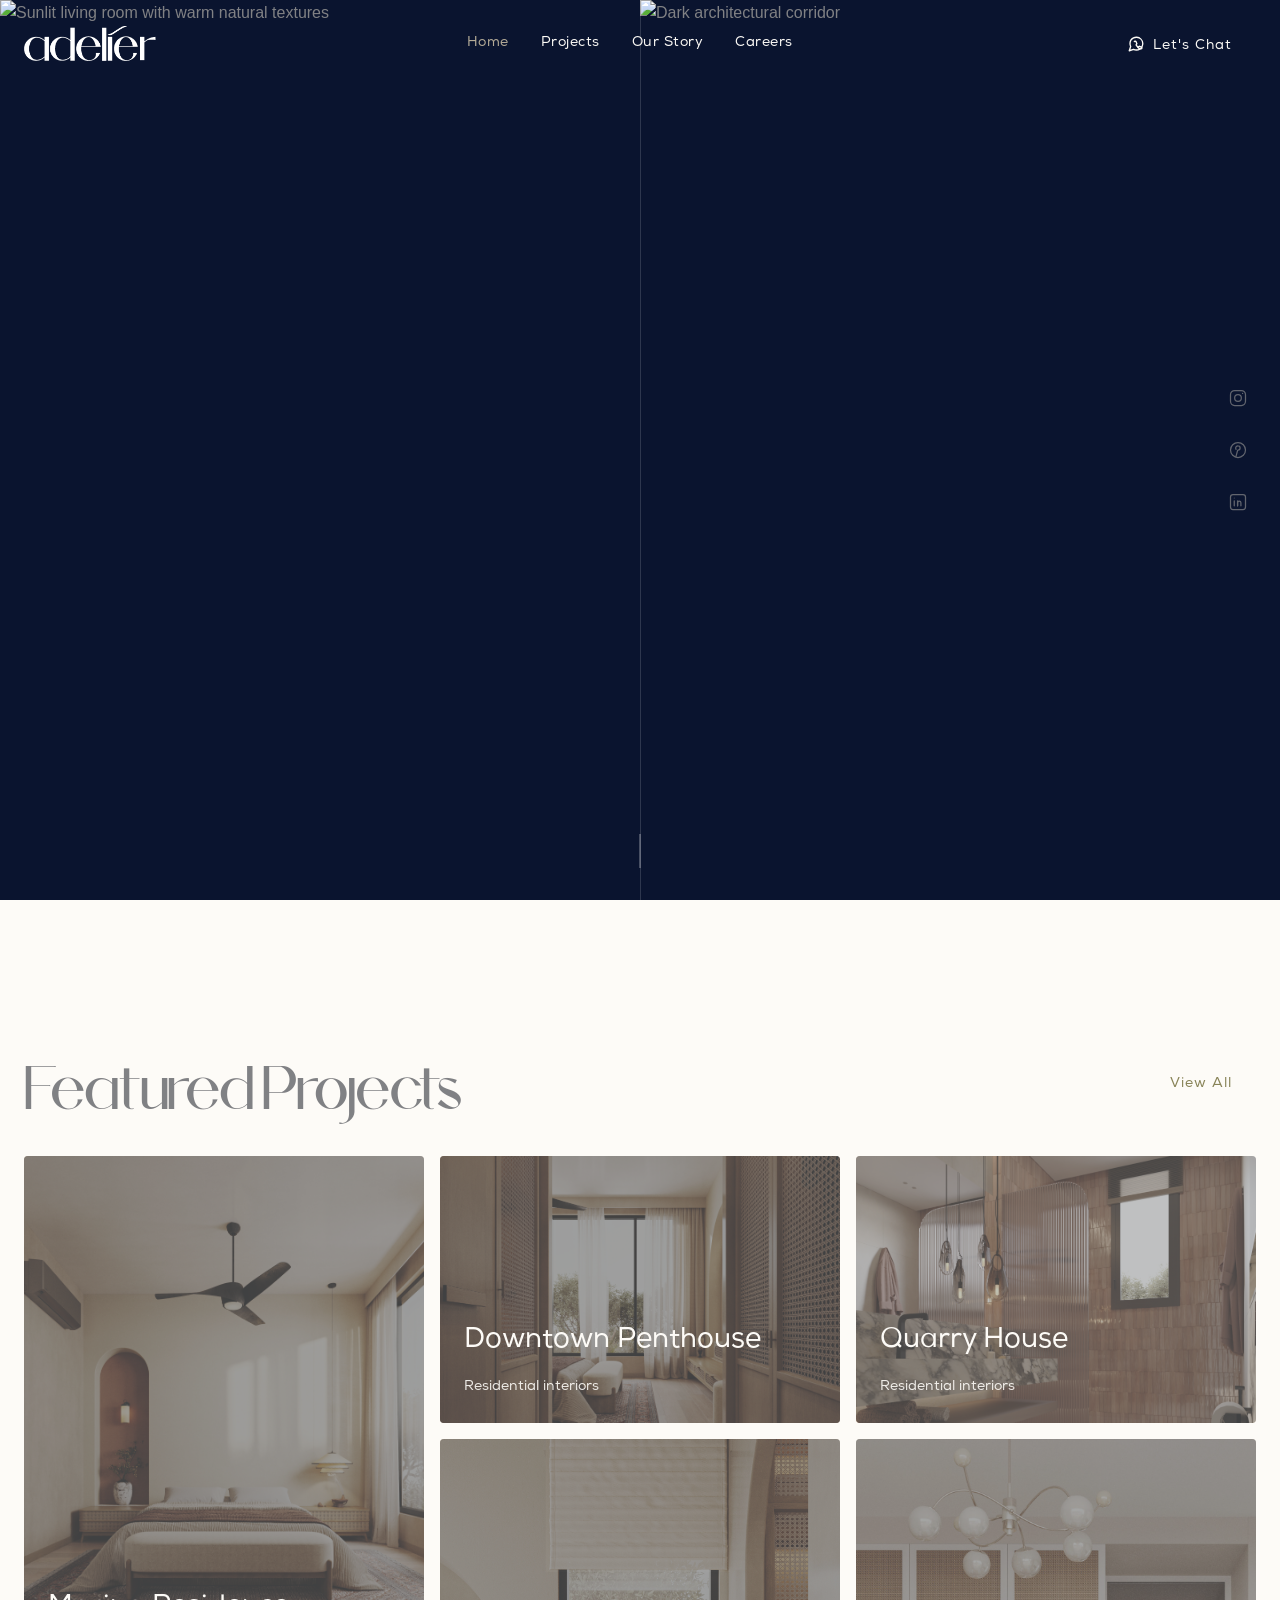
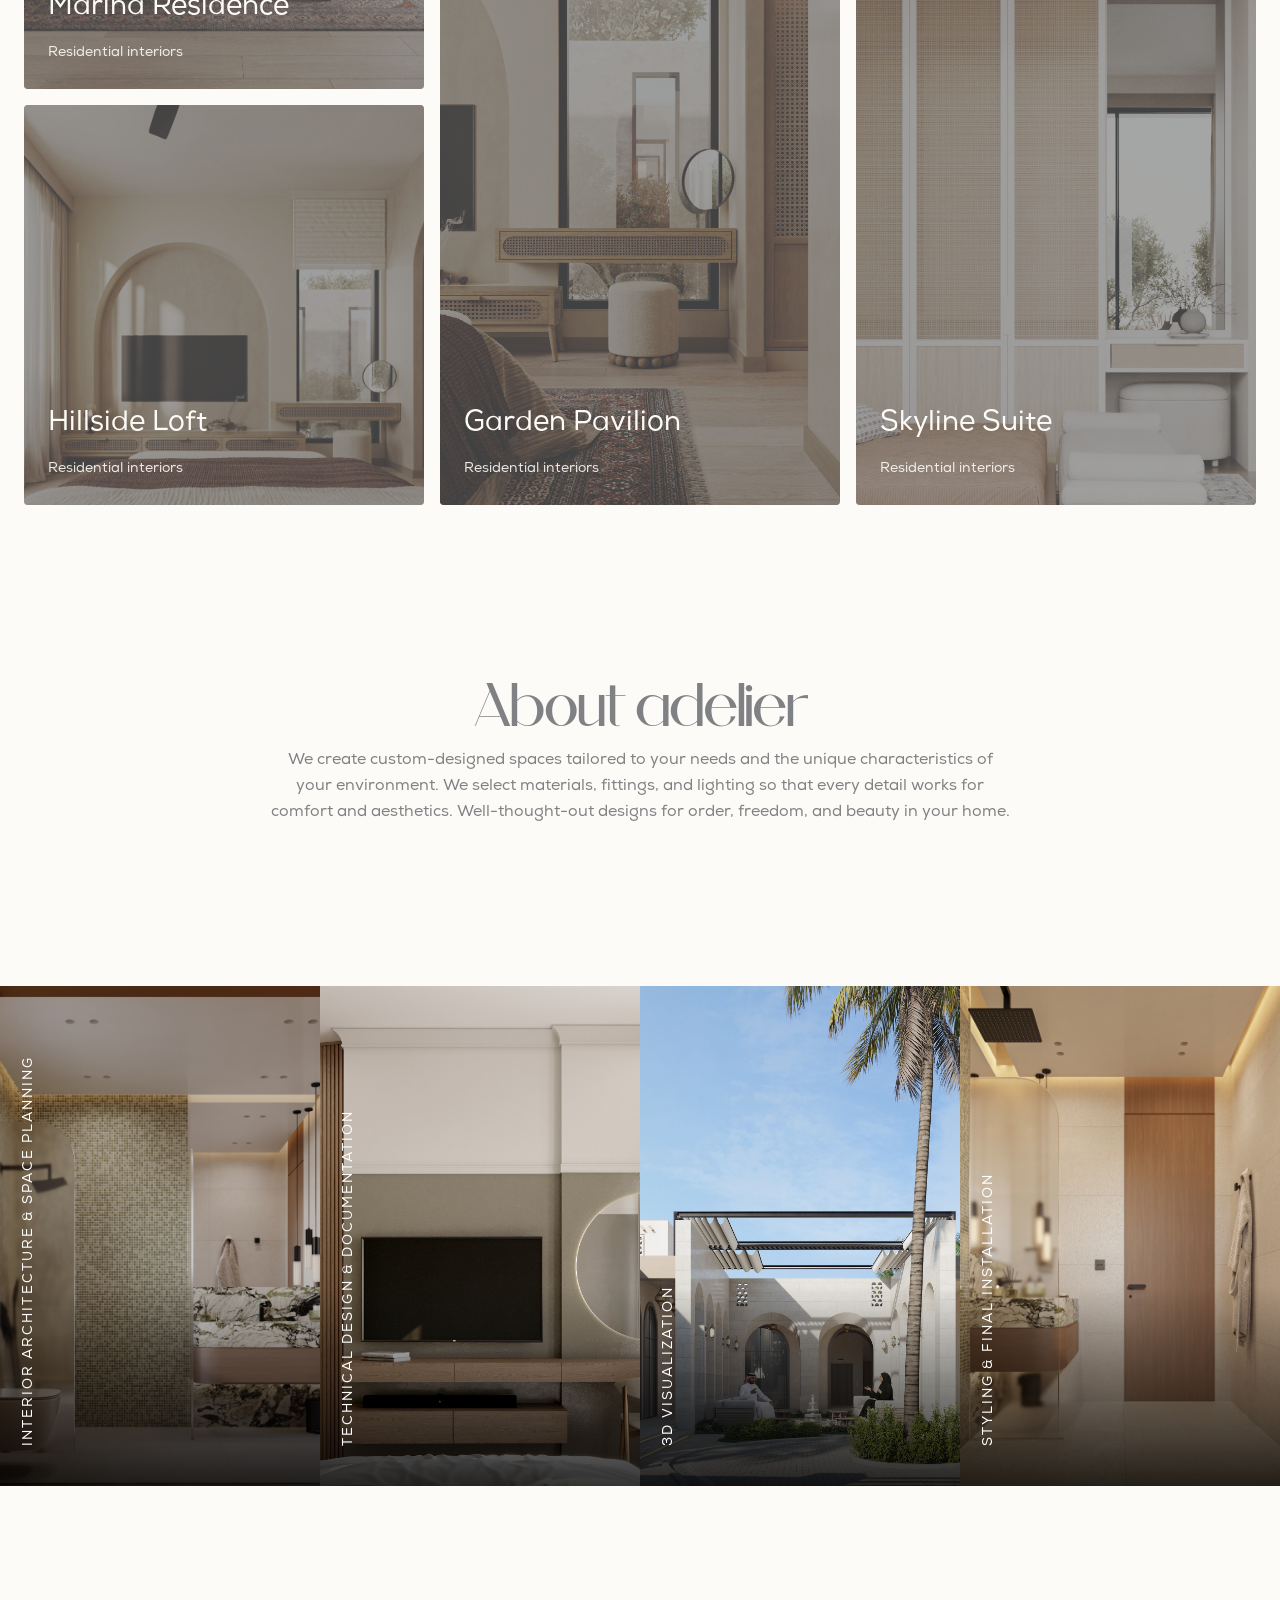
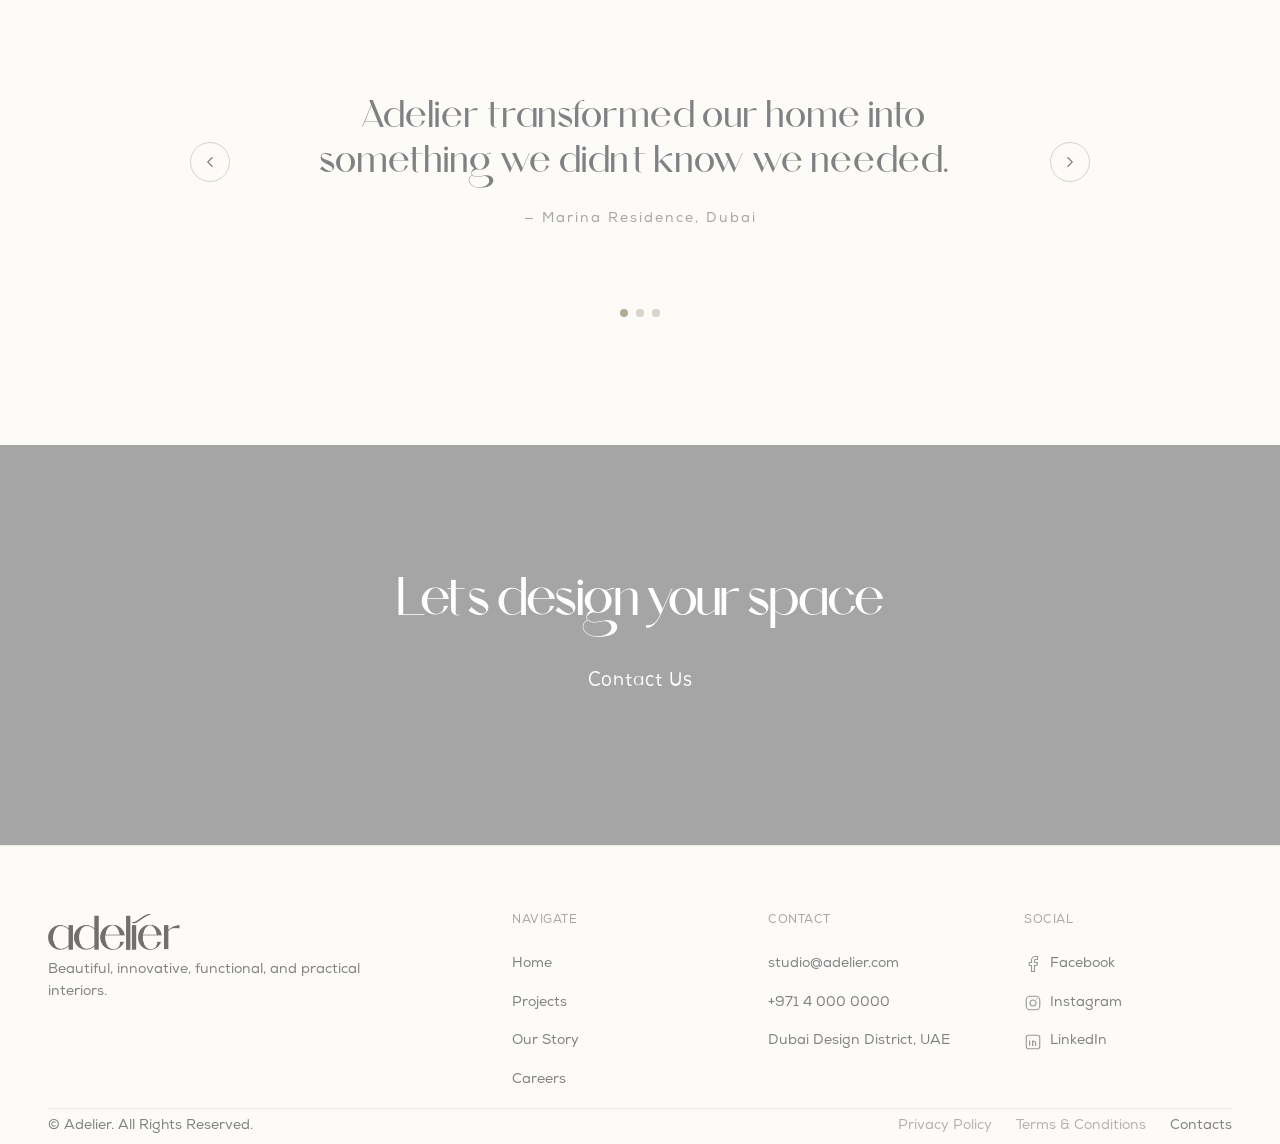
==== commit 8ad44a7e: "UI enhancements for mobile navigation, header padding, footer text alignment, about section, and tes" ====
--- a/index.html
+++ b/index.html
@@ -49,7 +49,7 @@
     <a class="mobile-nav__link" href="pages/projects.html">Projects</a>
     <a class="mobile-nav__link" href="pages/our-story.html">Our Story</a>
     <a class="mobile-nav__link" href="pages/careers.html">Careers</a>
-    <a class="mobile-nav__link" href="pages/contact.html">Let's Chat</a>
+    <a class="mobile-nav__link" href="pages/contact.html">Contact Us</a>
   </nav>
   <div class="mobile-nav__footer container">
     <a class="button button--primary" href="pages/contact.html">Let's Chat</a>
@@ -118,11 +118,11 @@
   </section>
 
   <section class="section" id="about" style="padding-top: 0;">
-    <div style="max-width: 60%;">
+    <div class="about-content">
       <h2>
         About adelier
       </h2>
-      <p style="font-size: var(--text-body-size); line-height: 1.6; color: var(--color-primary-text); margin: var(--space-md) 0 0 0;">
+      <p>
         We create custom-designed spaces tailored to your needs and the unique characteristics of your environment. We select materials, fittings, and lighting so that every detail works for comfort and aesthetics. Well-thought-out designs for order, freedom, and beauty in your home.
       </p>
     </div>
@@ -183,7 +183,6 @@
     <h2>Let's design your space</h2>
     <div class="cta__actions">
       <a class="button button--on-brand" href="pages/contact.html">Contact Us</a>
-      <a class="button button--on-brand" href="pages/projects.html">Explore Projects</a>
     </div>
   </section>
 
--- a/assets/css/components.css
+++ b/assets/css/components.css
@@ -140,6 +140,7 @@
     gap: 8px;
     height: 36px;
   }
+
   .site-header__menu-trigger {
     width: 36px;
     height: 36px;
@@ -153,6 +154,16 @@
     height: 22px;
   }
 }
+
+@media (max-width: 767px) {
+  .site-header__inner,
+  .mobile-nav__top,
+  .mobile-nav__list,
+  .mobile-nav__footer {
+    padding-inline: var(--content-margin);
+  }
+}
+
 
 @media (min-width: 1280px) {
   a.button.site-header__cta {
@@ -234,11 +245,11 @@
 .mobile-nav__close svg { width: 24px; height: 24px; }
 
 .mobile-nav__list { flex: 1; display: flex; flex-direction: column; justify-content: center; gap: var(--space-md); }
-.mobile-nav__link { font-family: var(--font-page-title); font-size: clamp(1.6rem, 6.4vw, 2.4rem); color: var(--color-primary-text); }
+.mobile-nav__link { font-family: var(--font-page-title); font-size: clamp(1.4rem, 5vw, 2rem); color: var(--color-primary-text); }
 .mobile-nav__link[aria-current="page"] { color: var(--color-primary-brand); }
 
 .mobile-nav__footer { display: flex; flex-direction: column; gap: var(--space-md); padding-top: var(--space-lg); border-top: 1px solid var(--color-border-divider); }
-.mobile-nav__social { display: flex; gap: var(--space-md); }
+.mobile-nav__social { display: flex; gap: var(--space-md); justify-content: center; }
 .mobile-nav__social a { color: var(--color-primary-text); }
 .mobile-nav__social svg { width: 20px; height: 20px; }
 
@@ -771,6 +782,52 @@
   gap: var(--space-md);
 }
 
+/* ===================== Project Information Vertical ===================== */
+.project-info-vertical { 
+  display: flex; 
+  flex-direction: column; 
+  gap: var(--space-3xl); 
+  align-items: center; 
+}
+.project-info-vertical__header { 
+  text-align: center; 
+  max-width: 800px; 
+}
+.project-info-vertical__header .eyebrow { 
+  margin-bottom: var(--space-md); 
+  display: block; 
+}
+.project-info-vertical__header .intro-copy { 
+  margin-bottom: 0; 
+  max-width: 65ch; 
+  margin-left: auto; 
+  margin-right: auto; 
+}
+.project-info-vertical__media { 
+  width: 100%; 
+}
+@media (min-width: 900px) {
+  .project-info-vertical__media { 
+    width: 60%; 
+  }
+}
+.project-info-vertical__media img { 
+  width: 100%; 
+  height: auto; 
+  max-height: 80vh; 
+  object-fit: cover; 
+  border-radius: var(--radius-lg); 
+}
+.project-info-vertical__footer { 
+  width: 100%; 
+  max-width: 1000px; 
+}
+@media (min-width: 900px) {
+  .project-info-vertical__footer { 
+    width: 60%; 
+  }
+}
+
 /* ===================== Quote / testimonial carousel ===================== */
 
 .quote-carousel { 
@@ -832,6 +889,11 @@
 .quote-carousel__dot { width: 8px; height: 8px; padding: 0; border: none; border-radius: var(--radius-full); background: var(--color-border-default); cursor: pointer; }
 .quote-carousel__dot.is-active { background: var(--color-primary-brand); }
 
+@media (max-width: 767px) {
+  .quote-carousel { display: block; }
+  .quote-carousel__arrow { display: none; }
+  .quote-carousel__dot { width: 12px; height: 12px; }
+}
 @media (min-width: 768px) {
   .quote-carousel { 
     grid-template-areas: "prev track next";
@@ -962,7 +1024,11 @@
   .site-footer__brand { align-items: flex-start; }
 }
 
-.site-footer__statement { max-width: 32ch; font-size: var(--text-body-sm-size); line-height: var(--text-body-sm-lh); }
+.site-footer__statement { max-width: 32ch; font-size: var(--text-body-sm-size); line-height: var(--text-body-sm-lh); margin-inline: auto; }
+
+@media (min-width: 768px) {
+  .site-footer__statement { margin-inline: 0; }
+}
 
 .site-footer h2 {
   font-family: var(--font-body);
@@ -1191,6 +1257,18 @@
 
 
 /* ===================== Team ===================== */
+.team-grid {
+  gap: var(--space-4xl) var(--space-3xl);
+  max-width: 1080px;
+  margin-inline: auto;
+}
+
+@media (min-width: 1024px) {
+  .team-grid {
+    gap: 120px 80px; /* Generous spacing matching the screenshot */
+  }
+}
+
 .team-member {
   text-align: center;
   cursor: pointer;
@@ -1377,6 +1455,8 @@
   max-width: 90vw;
   max-height: 90vh;
   overflow-y: auto;
+  scrollbar-width: none;
+  -ms-overflow-style: none;
   background: var(--color-background);
   border-radius: var(--radius-lg);
   box-shadow: var(--shadow-high);
@@ -1384,15 +1464,18 @@
   opacity: 0;
   transition: transform var(--duration-fast) var(--ease-entrance), opacity var(--duration-fast) var(--ease-entrance);
 }
+.job-modal__panel::-webkit-scrollbar {
+  display: none;
+}
 .job-modal.is-open .job-modal__panel { transform: scale(1); opacity: 1; }
 
 .job-modal__head { position: sticky; top: 0; display: flex; align-items: center; justify-content: space-between; padding: var(--space-md) var(--space-xl); background: var(--color-background); border-bottom: 1px solid var(--color-border-divider); }
-.job-modal__close { width: 32px; height: 32px; display: grid; place-items: center; color: var(--color-primary-text); cursor: pointer; }
+.job-modal__close { width: 32px; height: 32px; display: grid; place-items: center; color: var(--color-primary-text); cursor: pointer; background: transparent; border: none; }
 .job-modal__close svg { width: 20px; height: 20px; }
-.job-modal__body { padding: var(--space-xl); }
-.job-modal__body h4 { margin-top: var(--space-lg); margin-bottom: var(--space-sm); }
-.job-modal__body p { margin-bottom: var(--space-md); }
-.job-modal__body .form { margin-top: var(--space-lg); }
+.job-modal__body { padding: var(--space-lg); }
+.job-modal__body h4 { margin-top: var(--space-md); margin-bottom: var(--space-xs); }
+.job-modal__body p { margin-bottom: var(--space-sm); }
+.job-modal__body .form { margin-top: var(--space-md); }
 
 @media (max-width: 767px) {
   .job-modal { padding: 0; }
@@ -1401,8 +1484,8 @@
 
 /* ===================== Forms ===================== */
 
-.form { display: grid; gap: var(--space-lg); }
-.form__grid { display: grid; grid-template-columns: repeat(2, minmax(0, 1fr)); gap: var(--space-md); }
+.form { display: grid; gap: var(--space-md); }
+.form__grid { display: grid; grid-template-columns: repeat(2, minmax(0, 1fr)); gap: var(--space-sm); }
 .field { display: grid; gap: var(--space-xs); }
 .field label { font-size: var(--text-form-label-size); font-weight: var(--text-form-label-weight); color: var(--color-primary-text); }
 .field .required { color: var(--color-error); margin-left: 2px; }
--- a/assets/css/pages.css
+++ b/assets/css/pages.css
@@ -8,3 +8,22 @@
 
 /* Project Details — metadata block needs extra clearance from the gallery above it. */
 [data-page="project-detail"] .metadata { margin-top: var(--space-2xl); }
+
+/* Home — About section */
+[data-page="home"] #about .about-content {
+  max-width: 60%;
+  margin-inline: auto;
+  text-align: center;
+}
+[data-page="home"] #about .about-content p {
+  font-size: var(--text-body-size);
+  line-height: 1.6;
+  color: var(--color-primary-text);
+  margin-top: var(--space-md);
+}
+
+@media (max-width: 767px) {
+  [data-page="home"] #about .about-content {
+    max-width: 100%;
+  }
+}
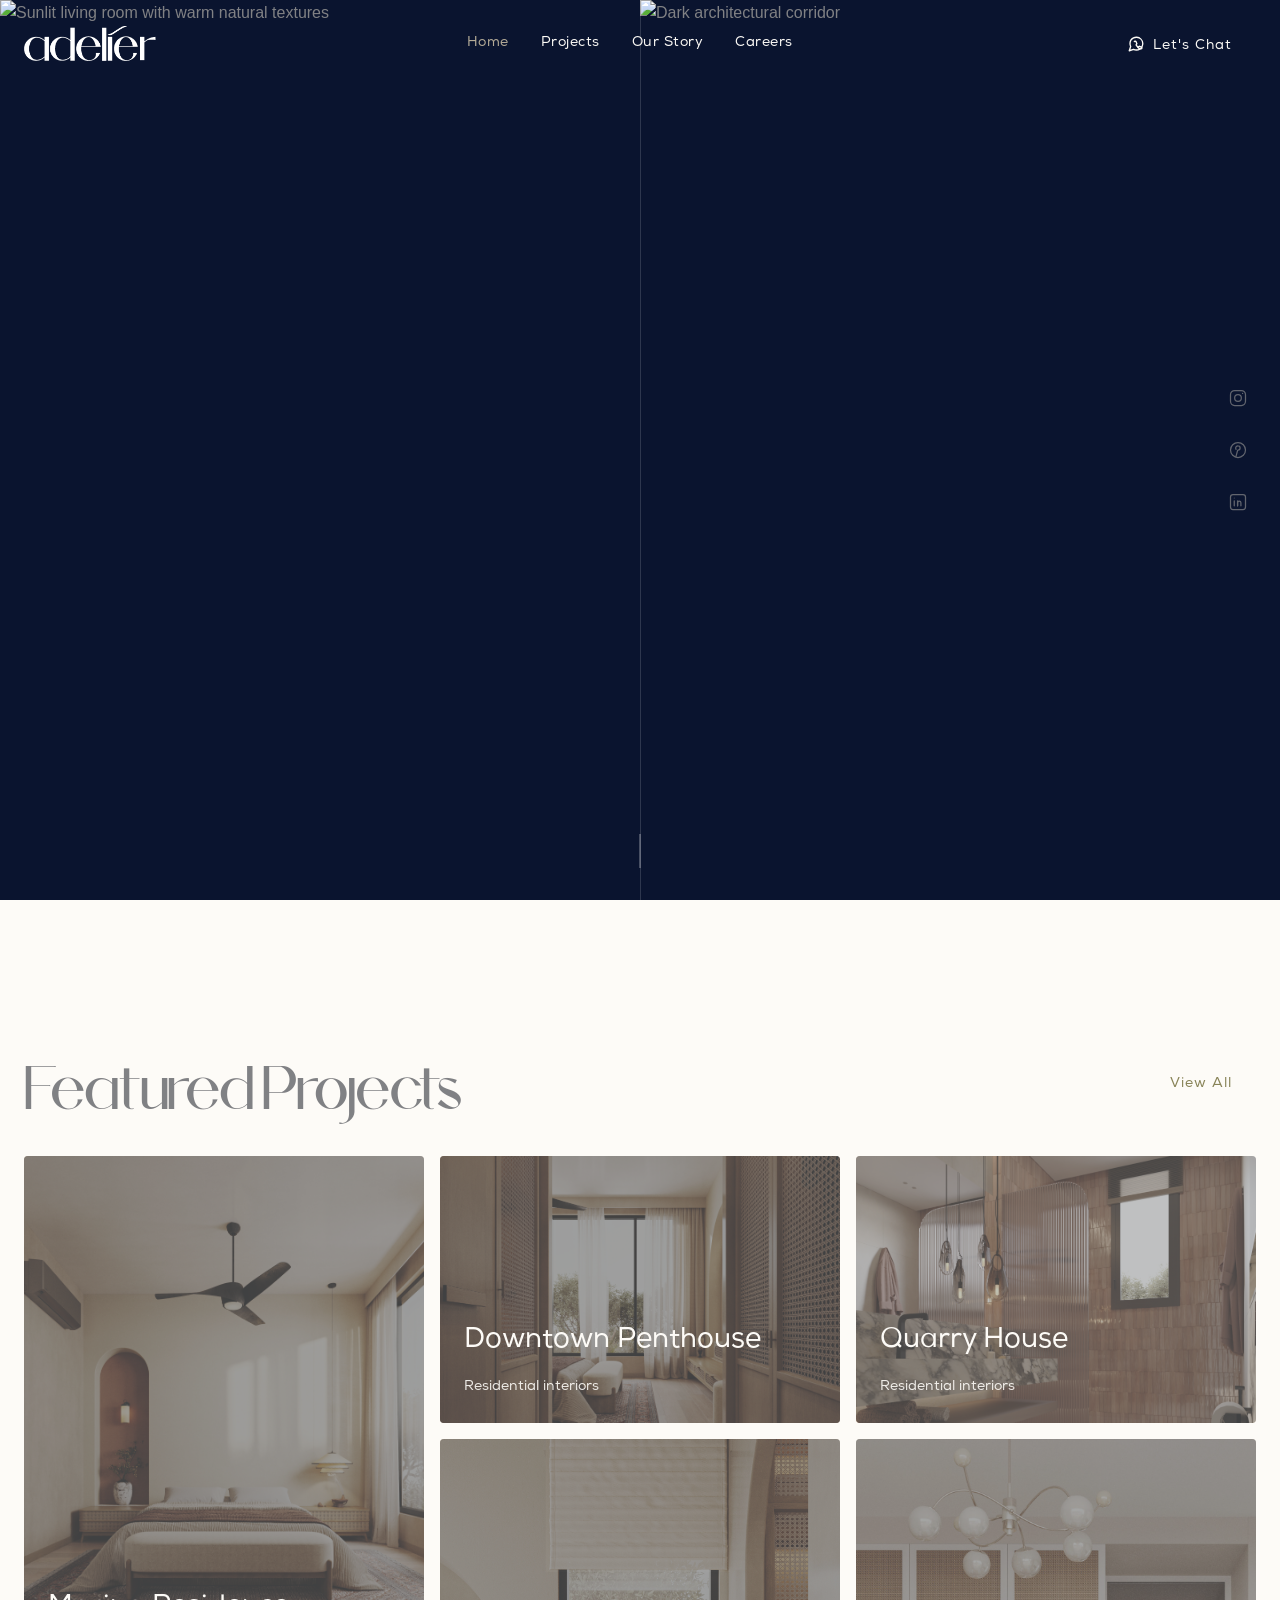
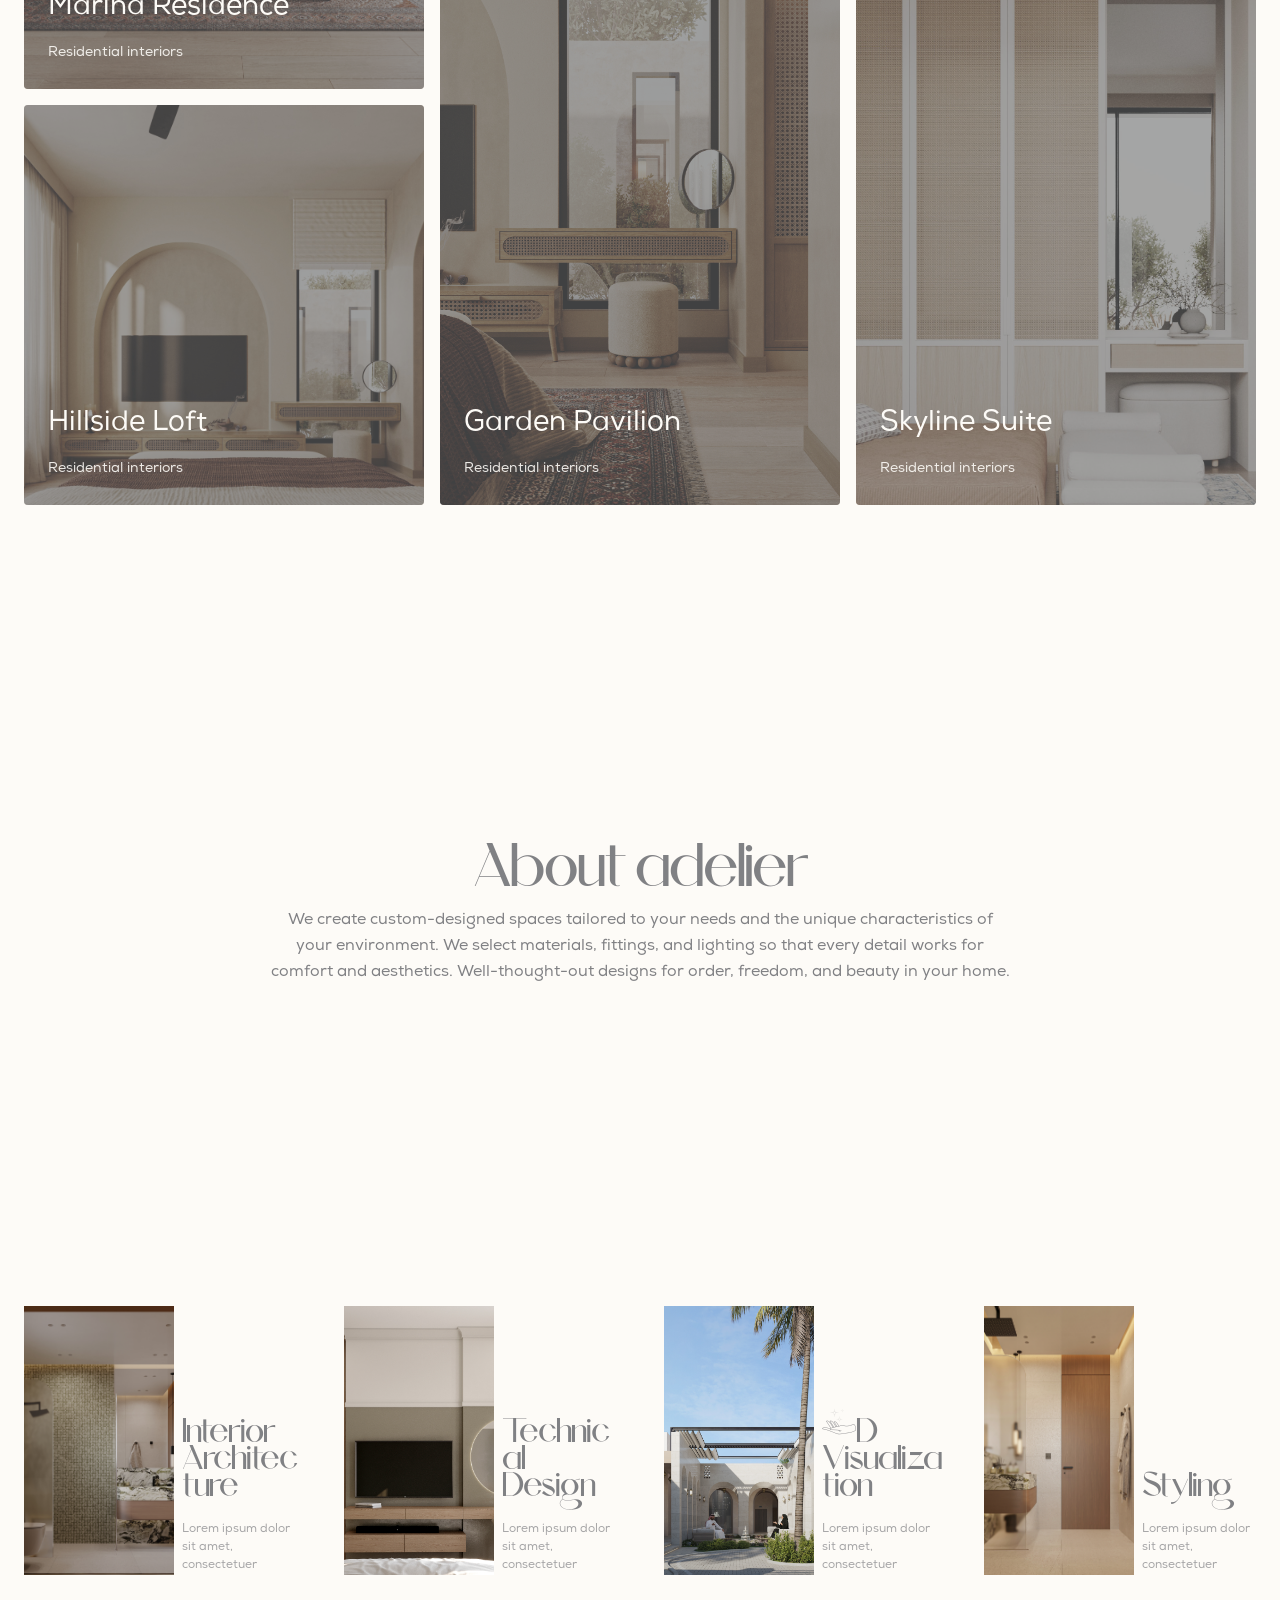
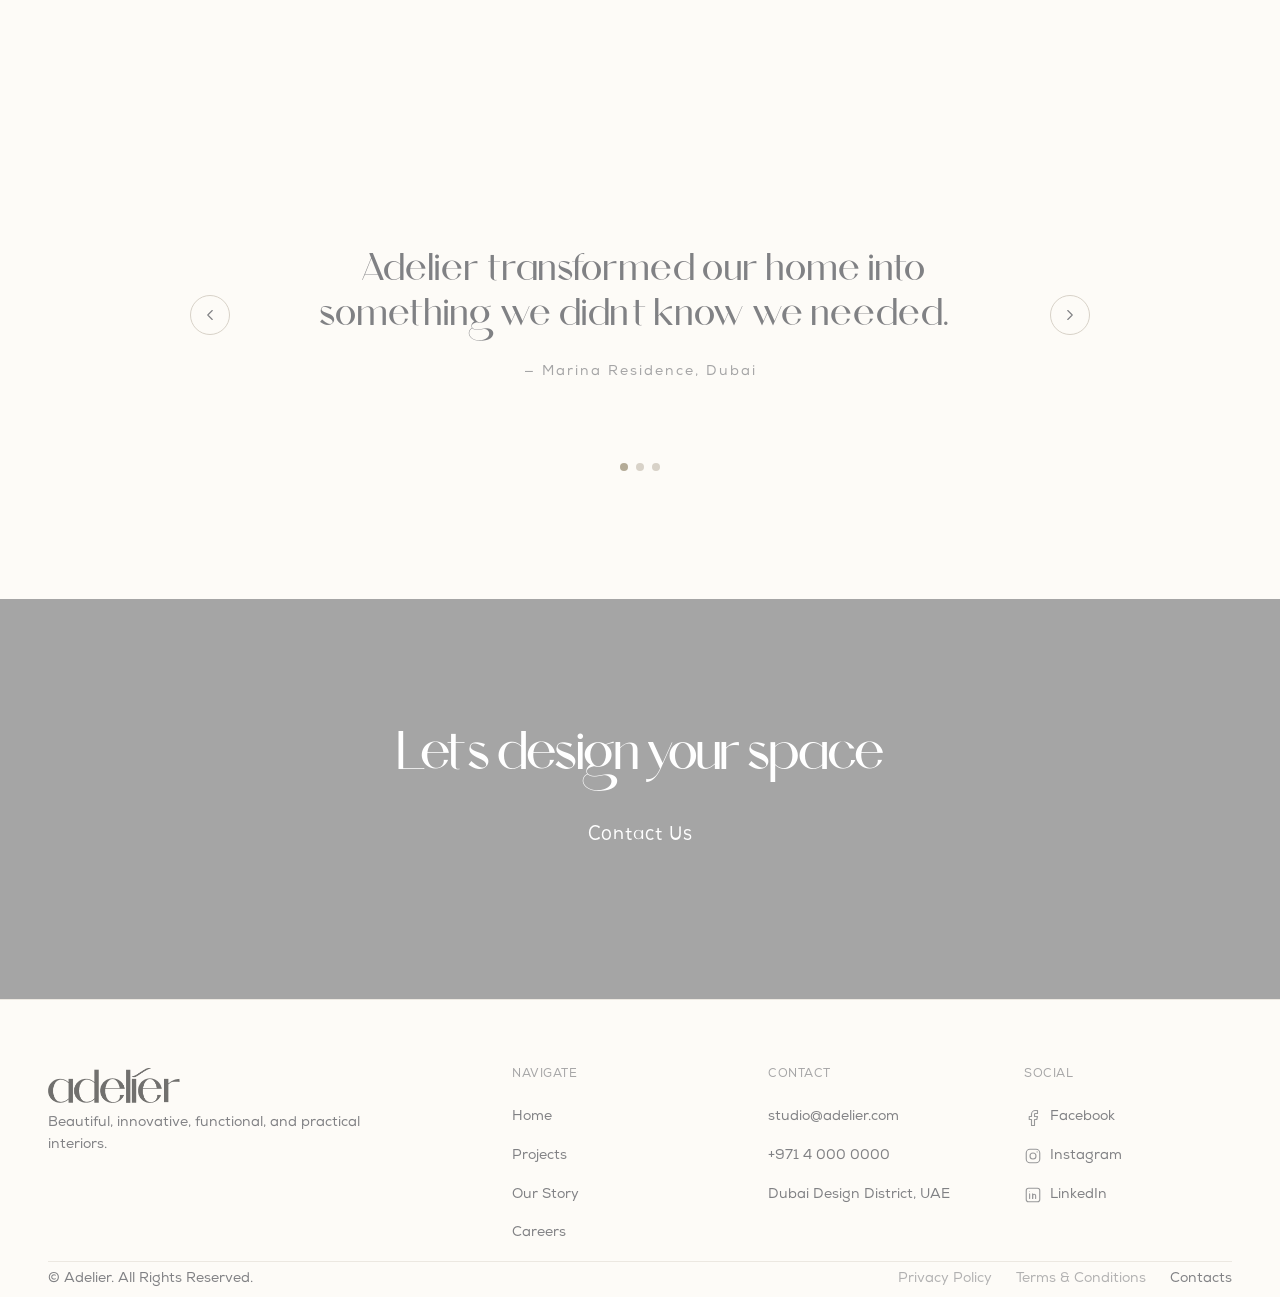
==== commit 8ca55a73: "UI enhancements: Process section redesign and spacing adjustments" ====
--- a/index.html
+++ b/index.html
@@ -117,7 +117,7 @@
     </div>
   </section>
 
-  <section class="section" id="about" style="padding-top: 0;">
+  <section class="section" id="about">
     <div class="about-content">
       <h2>
         About adelier
@@ -128,28 +128,40 @@
     </div>
   </section>
 
-  <section class="section" id="process" style="padding-top: 0;">
-    <div class="expanding-gallery">
-      <div class="expanding-gallery__item">
-        <img src="assets/images/studio-gallery-4.jpg" alt="Gallery Detail 1">
-        <span class="gallery-label">Interior Architecture & Space Planning</span>
-      </div>
-      <div class="expanding-gallery__item">
-        <img src="assets/images/studio-gallery-2.jpg" alt="Gallery Detail 2">
-        <span class="gallery-label">Technical Design & Documentation</span>
-      </div>
-      <div class="expanding-gallery__item">
-        <img src="assets/images/detail-gallery-2.jpg" alt="Gallery Detail 3">
-        <span class="gallery-label">3D Visualization</span>
-      </div>
-      <div class="expanding-gallery__item">
-        <img src="assets/images/studio-gallery-5.jpg" alt="Gallery Detail 4">
-        <span class="gallery-label">Styling & Final Installation</span>
-      </div>
-    </div>
-  </section>
-
-  <section class="section" id="perspective" data-carousel style="padding-top: 0;">
+  <section class="section" id="process">
+    <div class="grid grid--4">
+      <div class="process-card">
+        <img class="process-card__media" src="assets/images/studio-gallery-4.jpg" alt="Interior Architecture">
+        <div class="process-card__content">
+          <h3 class="process-card__title">Interior<br>Architecture</h3>
+          <p class="process-card__desc">Lorem ipsum dolor sit amet, consectetuer</p>
+        </div>
+      </div>
+      <div class="process-card">
+        <img class="process-card__media" src="assets/images/studio-gallery-2.jpg" alt="Technical Design">
+        <div class="process-card__content">
+          <h3 class="process-card__title">Technical<br>Design</h3>
+          <p class="process-card__desc">Lorem ipsum dolor sit amet, consectetuer</p>
+        </div>
+      </div>
+      <div class="process-card">
+        <img class="process-card__media" src="assets/images/detail-gallery-2.jpg" alt="3D Visualization">
+        <div class="process-card__content">
+          <h3 class="process-card__title">3D<br>Visualization</h3>
+          <p class="process-card__desc">Lorem ipsum dolor sit amet, consectetuer</p>
+        </div>
+      </div>
+      <div class="process-card">
+        <img class="process-card__media" src="assets/images/studio-gallery-5.jpg" alt="Styling">
+        <div class="process-card__content">
+          <h3 class="process-card__title">Styling</h3>
+          <p class="process-card__desc">Lorem ipsum dolor sit amet, consectetuer</p>
+        </div>
+      </div>
+    </div>
+  </section>
+
+  <section class="section" id="perspective" data-carousel>
     <div class="quote-carousel">
       <button class="quote-carousel__arrow" type="button" data-carousel-prev aria-label="Previous testimonial">
         <svg viewBox="0 0 24 24" fill="none" stroke="currentColor" stroke-width="1.5" stroke-linecap="round" stroke-linejoin="round"><polyline points="15 18 9 12 15 6"/></svg>
--- a/assets/css/layout.css
+++ b/assets/css/layout.css
@@ -43,9 +43,7 @@
   padding-inline: var(--content-margin);
 }
 
-.section + .section {
-  padding-block-start: var(--space-3xl);
-}
+/* section adjacent spacing removed to allow full gaps */
 
 .section--tight {
   padding-block: 80px;
--- a/assets/css/components.css
+++ b/assets/css/components.css
@@ -503,7 +503,6 @@
 
 
 /* Ensure positioning for overlay parents */
-.expanding-gallery__item,
 .section--tight [class^="span-"] {
   position: relative;
   display: block;
@@ -1333,64 +1332,52 @@
 .ar-4-5 { aspect-ratio: 4 / 5 !important; }
 .ar-4-3 { aspect-ratio: 4 / 3 !important; }
 
-/* ===================== Expanding Gallery (Accordion) ===================== */
-.expanding-gallery {
-  display: flex;
-  height: 500px;
-  gap: 0;
-  width: calc(100% + var(--content-margin) * 2);
-  margin-inline: calc(var(--content-margin) * -1);
-}
-
-@media (max-width: 768px) {
-  .expanding-gallery {
-    height: 400px;
-    gap: 0;
-  }
-}
-
-.expanding-gallery__item {
-  flex: 1;
-  overflow: hidden;
-  position: relative;
-}
-
-/* Gradient overlay for text readability */
-.expanding-gallery__item::after {
-  content: "";
-  position: absolute;
-  inset: 0;
-  background: linear-gradient(to top, rgba(0,0,0,0.8) 0%, transparent 40%);
-  pointer-events: none;
-  z-index: 1;
-}
-
-.expanding-gallery__item img {
-  width: 100%;
-  height: 100%;
+/* ===================== Process Card ===================== */
+.process-card {
+  display: flex;
+  align-items: flex-end;
+  gap: var(--space-xs);
+}
+
+.process-card__media {
+  width: 55%;
+  aspect-ratio: 1 / 1.8;
   object-fit: cover;
-  transition: transform 0.7s cubic-bezier(0.25, 1, 0.5, 1);
-}
-
-.expanding-gallery__item:hover img {
-  transform: scale(1.05);
-}
-
-/* Vertical label for each gallery item */
-.gallery-label {
-  position: absolute;
-  bottom: 40px;
-  left: 40px;
-  transform: rotate(-90deg);
-  transform-origin: bottom left;
-  z-index: 2;
-  color: #ffffff;
-  font-size: 0.85rem;
+}
+
+.process-card__content {
+  width: 45%;
+}
+
+.process-card__title {
+  font-family: var(--font-page-title);
+  font-size: 1.25rem;
   font-weight: 500;
-  letter-spacing: 0.15em;
-  text-transform: uppercase;
-  white-space: nowrap;
-  pointer-events: none;
+  margin-bottom: var(--space-md);
+  line-height: 1.35;
+  word-wrap: break-word;
+}
+
+.process-card__desc {
+  font-size: var(--text-caption-size);
+  line-height: 1.5;
+  color: var(--color-primary-text);
+  opacity: 0.7;
+}
+
+@media (max-width: 767px) {
+  .process-card {
+    flex-direction: column;
+    align-items: flex-start;
+    gap: var(--space-sm);
+  }
+  .process-card__media {
+    width: 100%;
+    aspect-ratio: 4 / 5;
+  }
+  .process-card__content {
+    width: 100%;
+  }
 }
 
 .masonry-item img {
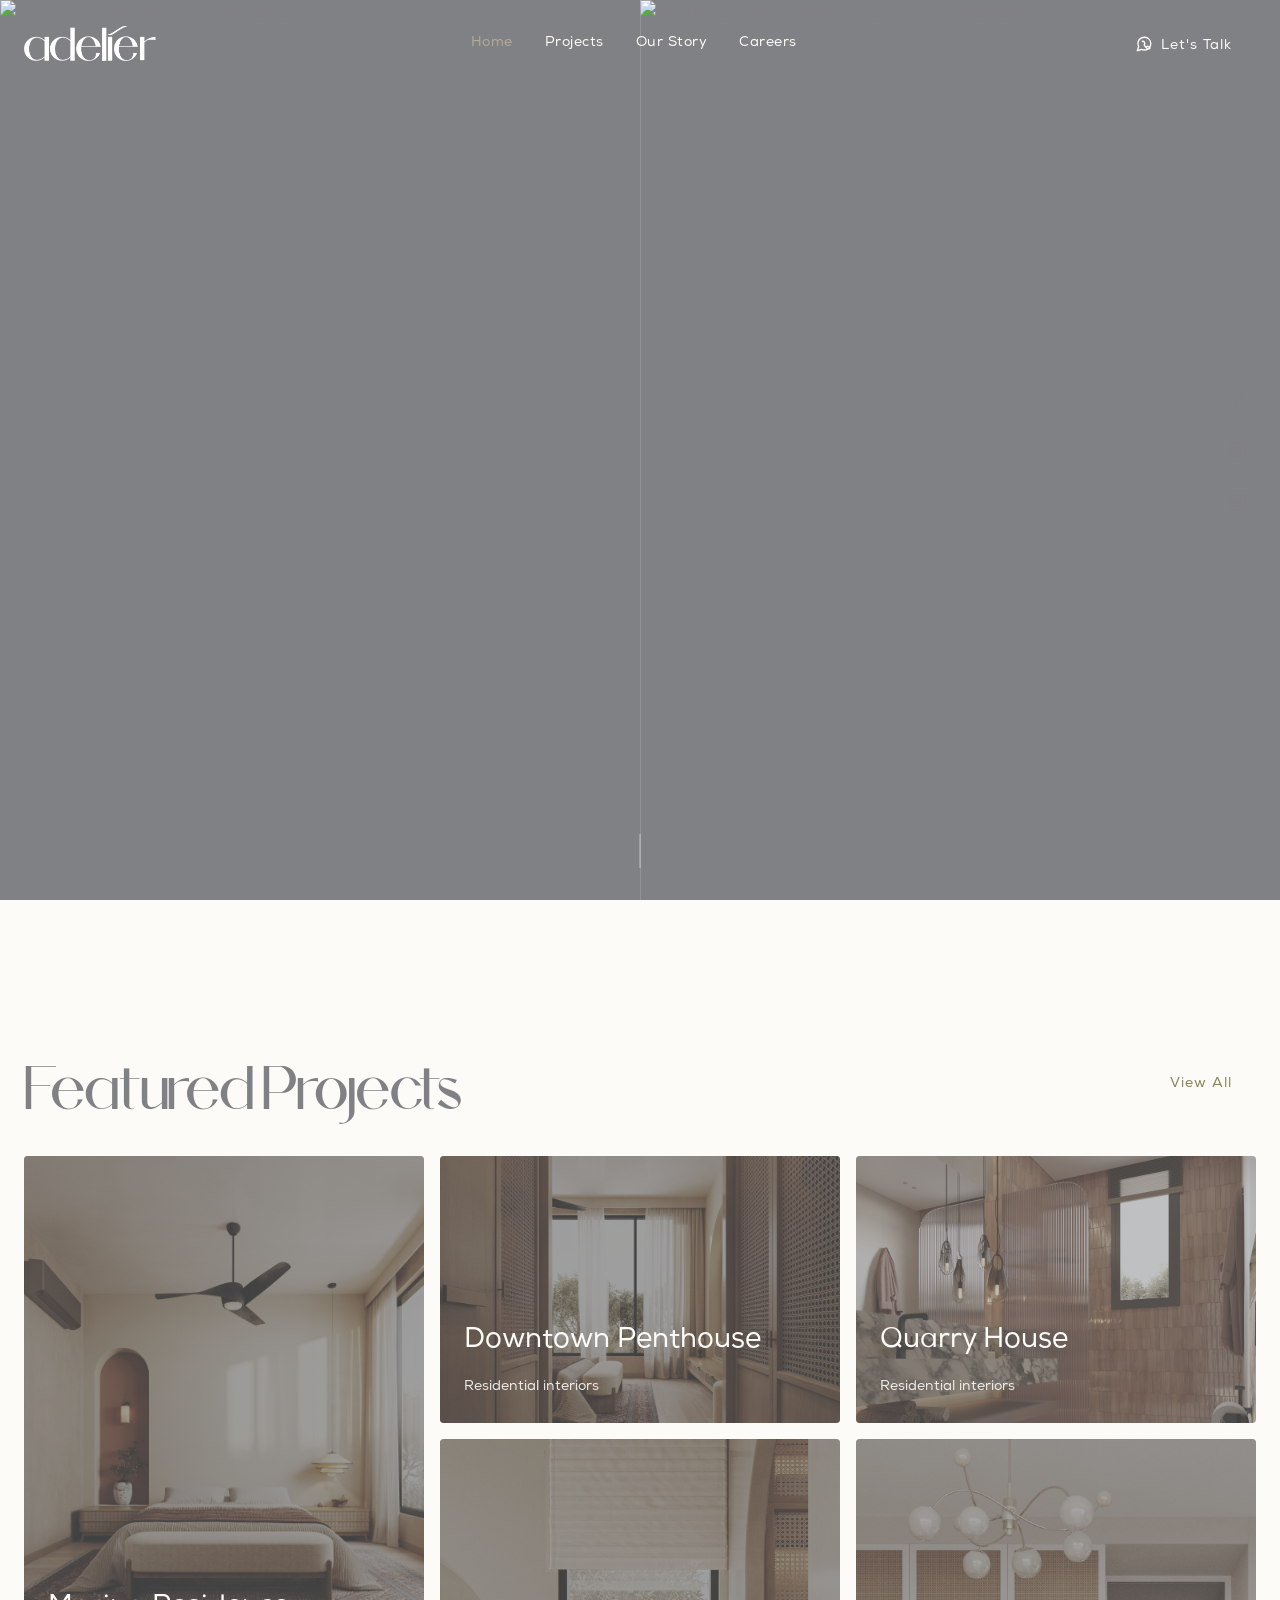
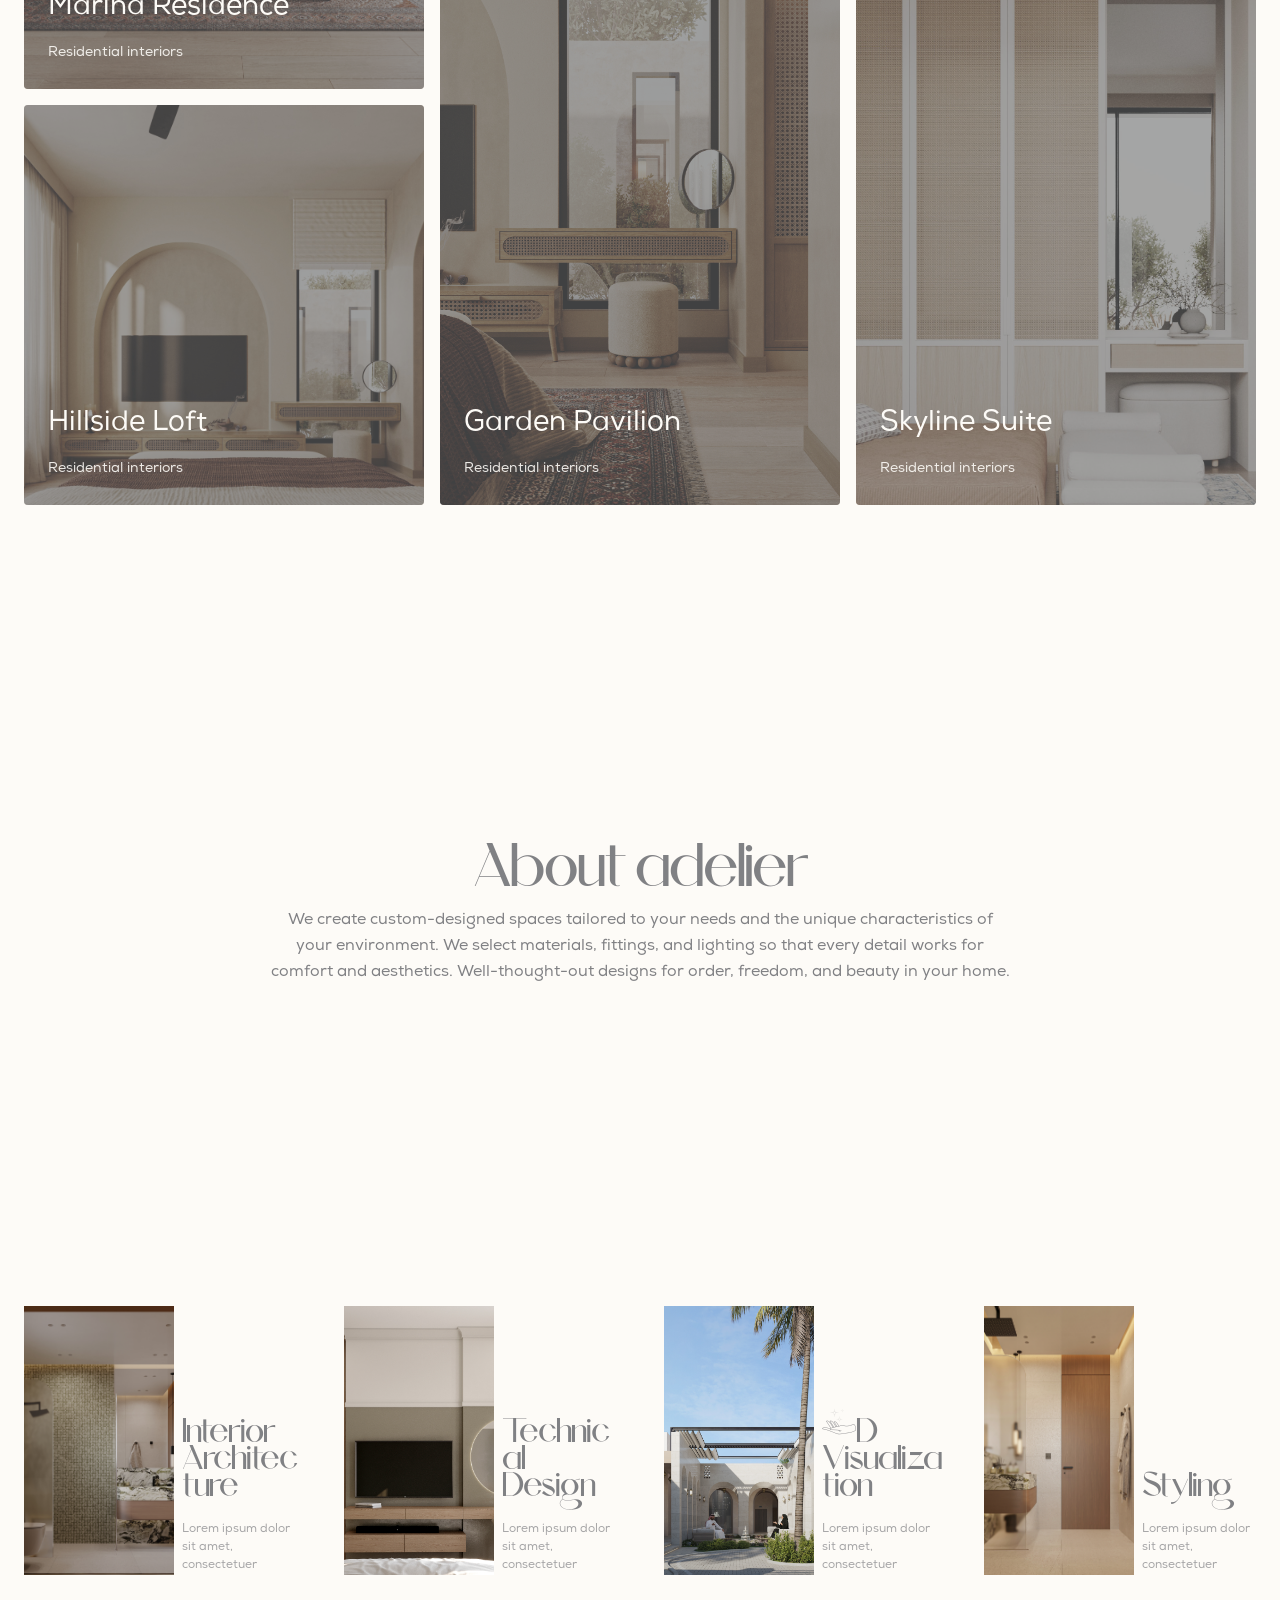
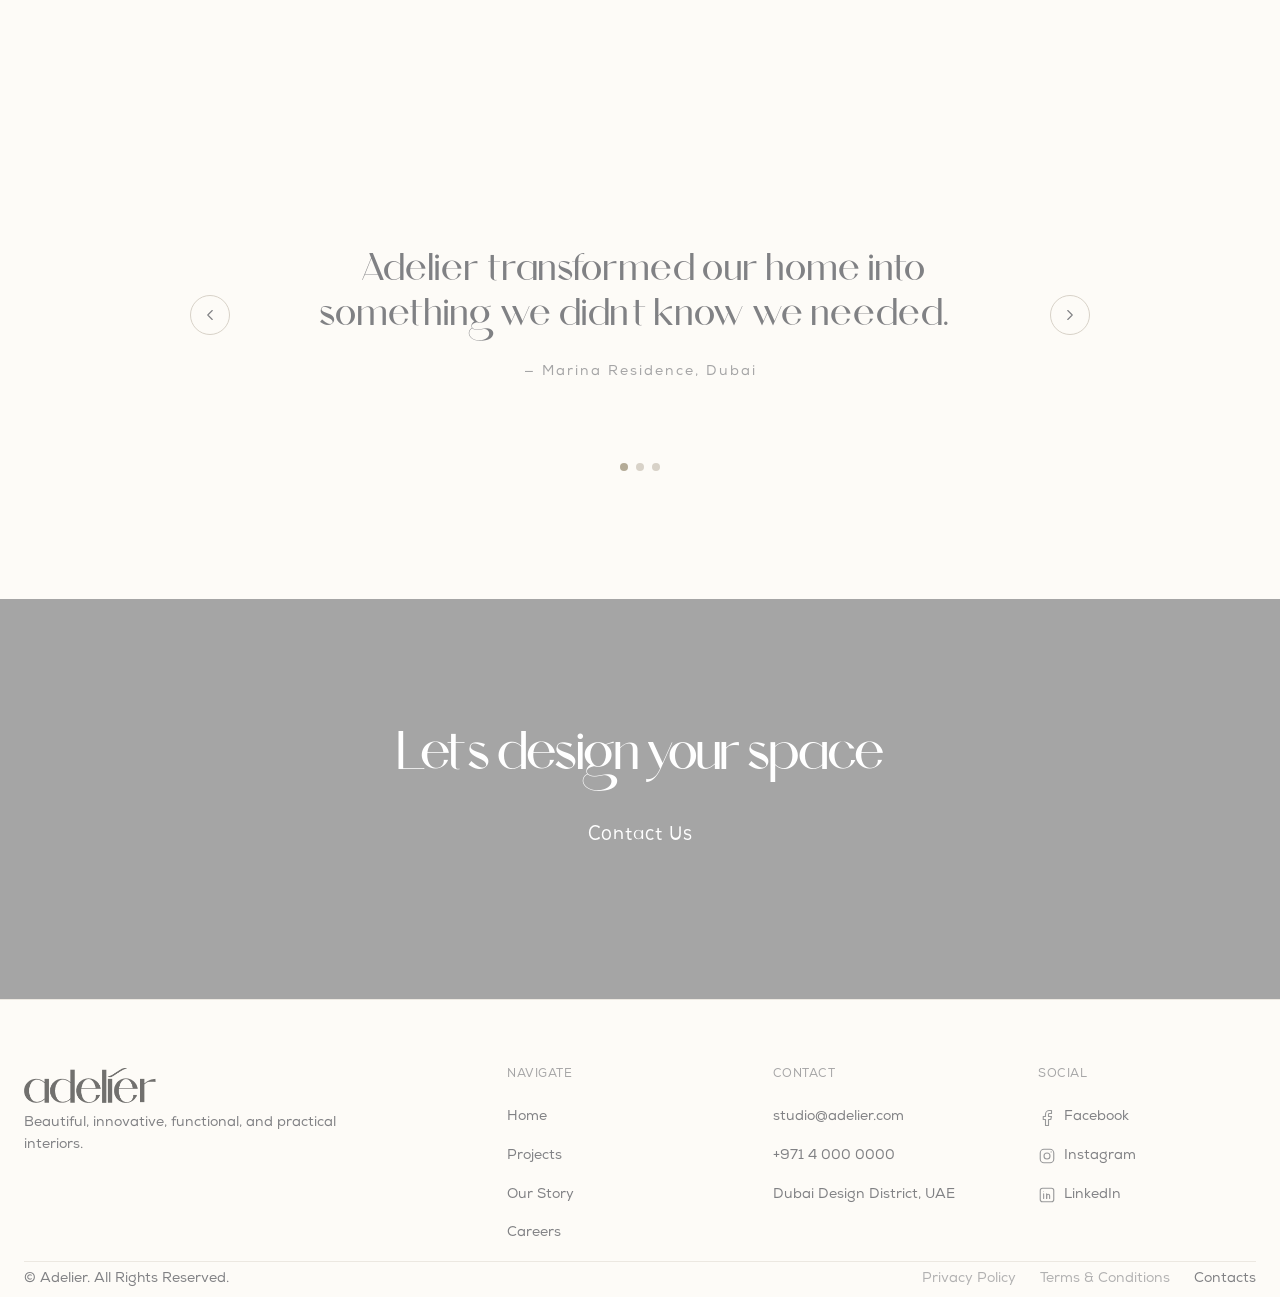
==== commit 81c06499: "Update masonry grid on mobile and align header/footer to full width" ====
--- a/index.html
+++ b/index.html
@@ -28,7 +28,7 @@
     <div class="site-header__actions">
       <a class="button site-header__cta" href="https://wa.me/97140000000" target="_blank" rel="noopener" aria-label="Chat on WhatsApp">
         <svg class="btn-icon" viewBox="0 0 24 24" width="16" height="16" fill="none" stroke="currentColor" stroke-width="1.8" stroke-linecap="round" stroke-linejoin="round" aria-hidden="true"><path d="M21 11.5a8.38 8.38 0 0 1-.9 3.8 8.5 8.5 0 0 1-7.6 4.7 8.38 8.38 0 0 1-3.8-.9L3 21l1.9-5.7a8.38 8.38 0 0 1-.9-3.8 8.5 8.5 0 0 1 4.7-7.6 8.38 8.38 0 0 1 3.8-.9h.5a8.48 8.48 0 0 1 8 8v.5z"/><path d="M9.8 8.8c.2-.5.5-.5.8-.5h.7c.2 0 .5.1.7.5l1 2.4c.2.4.1.7-.1.9l-.5.5c-.2.2-.3.5-.1.8.6 1 1.4 1.8 2.4 2.4.3.2.6.1.8-.1l.5-.5c.2-.2.5-.3.9-.1l2.4 1c.4.2.5.5.5.7v.7c0 .3 0 .6-.5.8-.8.4-2.5.6-5.1-2-2.6-2.4-4.3-2-5.1z"/></svg>
-        <span>Let's Chat</span>
+        <span>Let's Talk</span>
       </a>
       <button class="site-header__menu-trigger" type="button" data-menu-trigger aria-label="Open menu" aria-expanded="false" aria-controls="mobile-nav">
         <svg viewBox="0 0 24 24" fill="none" stroke="currentColor" stroke-width="1.5" stroke-linecap="round"><line x1="3" y1="7" x2="21" y2="7"/><line x1="3" y1="12" x2="21" y2="12"/><line x1="3" y1="17" x2="21" y2="17"/></svg>
@@ -52,10 +52,10 @@
     <a class="mobile-nav__link" href="pages/contact.html">Contact Us</a>
   </nav>
   <div class="mobile-nav__footer container">
-    <a class="button button--primary" href="pages/contact.html">Let's Chat</a>
+    <a class="button button--primary" href="pages/contact.html">Let's Talk</a>
     <div class="mobile-nav__social">
+      <a href="https://facebook.com" target="_blank" rel="noopener" aria-label="Facebook"><svg viewBox="0 0 24 24" fill="none" stroke="currentColor" stroke-width="1.5" stroke-linecap="round" stroke-linejoin="round"><path d="M18 2h-3a5 5 0 0 0-5 5v3H7v4h3v8h4v-8h3l1-4h-4V7a1 1 0 0 1 1-1h3z"/></svg></a>
       <a href="https://instagram.com" target="_blank" rel="noopener" aria-label="Instagram"><svg viewBox="0 0 24 24" fill="none" stroke="currentColor" stroke-width="1.5" stroke-linecap="round" stroke-linejoin="round"><rect x="3" y="3" width="18" height="18" rx="5"/><circle cx="12" cy="12" r="4"/><circle cx="17.5" cy="6.5" r="0.8" fill="currentColor" stroke="none"/></svg></a>
-      <a href="https://pinterest.com" target="_blank" rel="noopener" aria-label="Pinterest"><svg viewBox="0 0 24 24" fill="none" stroke="currentColor" stroke-width="1.5" stroke-linecap="round" stroke-linejoin="round"><circle cx="12" cy="12" r="9"/><path d="M9.5 20c.7-2.4 2-7.6 2-7.6M12 12a2.5 2.5 0 1 0 0-5 2.7 2.7 0 0 0-2.7 3.3c.1.5.3.9.3.9"/></svg></a>
       <a href="https://linkedin.com" target="_blank" rel="noopener" aria-label="LinkedIn"><svg viewBox="0 0 24 24" fill="none" stroke="currentColor" stroke-width="1.5" stroke-linecap="round" stroke-linejoin="round"><rect x="3" y="3" width="18" height="18" rx="3"/><line x1="7.5" y1="10.5" x2="7.5" y2="16.5"/><circle cx="7.5" cy="7.2" r="0.6" fill="currentColor" stroke="none"/><path d="M11.5 16.5v-3.5a2 2 0 0 1 4 0v3.5"/><line x1="11.5" y1="10.5" x2="11.5" y2="16.5"/></svg></a>
     </div>
   </div>
@@ -201,8 +201,8 @@
 </main>
 
 <div class="social-rail" aria-label="Social links">
+  <a href="https://facebook.com" target="_blank" rel="noopener" aria-label="Facebook"><svg viewBox="0 0 24 24" fill="none" stroke="currentColor" stroke-width="1.5" stroke-linecap="round" stroke-linejoin="round"><path d="M18 2h-3a5 5 0 0 0-5 5v3H7v4h3v8h4v-8h3l1-4h-4V7a1 1 0 0 1 1-1h3z"/></svg></a>
   <a href="https://instagram.com" target="_blank" rel="noopener" aria-label="Instagram"><svg viewBox="0 0 24 24" fill="none" stroke="currentColor" stroke-width="1.5" stroke-linecap="round" stroke-linejoin="round"><rect x="3" y="3" width="18" height="18" rx="5"/><circle cx="12" cy="12" r="4"/><circle cx="17.5" cy="6.5" r="0.8" fill="currentColor" stroke="none"/></svg></a>
-  <a href="https://pinterest.com" target="_blank" rel="noopener" aria-label="Pinterest"><svg viewBox="0 0 24 24" fill="none" stroke="currentColor" stroke-width="1.5" stroke-linecap="round" stroke-linejoin="round"><circle cx="12" cy="12" r="9"/><path d="M9.5 20c.7-2.4 2-7.6 2-7.6M12 12a2.5 2.5 0 1 0 0-5 2.7 2.7 0 0 0-2.7 3.3c.1.5.3.9.3.9"/></svg></a>
   <a href="https://linkedin.com" target="_blank" rel="noopener" aria-label="LinkedIn"><svg viewBox="0 0 24 24" fill="none" stroke="currentColor" stroke-width="1.5" stroke-linecap="round" stroke-linejoin="round"><rect x="3" y="3" width="18" height="18" rx="3"/><line x1="7.5" y1="10.5" x2="7.5" y2="16.5"/><circle cx="7.5" cy="7.2" r="0.6" fill="currentColor" stroke="none"/><path d="M11.5 16.5v-3.5a2 2 0 0 1 4 0v3.5"/><line x1="11.5" y1="10.5" x2="11.5" y2="16.5"/></svg></a>
 </div>
 
--- a/assets/css/components.css
+++ b/assets/css/components.css
@@ -46,6 +46,13 @@
   align-items: center;
   justify-content: space-between;
   gap: var(--space-md);
+}
+
+/* Override .container bounds so the header perfectly aligns with full-width sections (like Featured Projects) */
+.site-header__inner.container {
+  max-width: 100%;
+  width: 100%;
+  padding-inline: var(--content-margin);
 }
 
 .site-header__logo-link { display: inline-flex; align-items: center; color: inherit; }
@@ -382,7 +389,7 @@
   position: relative;
   flex: 1;
   overflow: hidden;
-  background: #0a142f;
+  background: var(--color-primary-text);
 }
 
 .dsh-layer {
@@ -571,6 +578,19 @@
   .project-grid .project-card {
     margin-bottom: 12px;
   }
+  
+  /* 
+    Calculate aspect ratios for mobile (2 columns) to ensure flush bottoms
+    Col 1 (Items 1, 2, 3): 1.25 + 1.0 + 1.25 = 3.5
+    Col 2 (Items 4, 5, 6): 1.0 + 1.5 + 1.0 = 3.5
+  */
+  .project-grid .project-card:nth-child(1) { aspect-ratio: 4 / 5; }
+  .project-grid .project-card:nth-child(2) { aspect-ratio: 1 / 1; }
+  .project-grid .project-card:nth-child(3) { aspect-ratio: 4 / 5; }
+  .project-grid .project-card:nth-child(4) { aspect-ratio: 1 / 1; }
+  .project-grid .project-card:nth-child(5) { aspect-ratio: 2 / 3; }
+  .project-grid .project-card:nth-child(6) { aspect-ratio: 1 / 1; }
+
   .project-grid .project-card__content {
     inset: auto 10px 10px;
     gap: 4px;
@@ -997,6 +1017,12 @@
   background: var(--color-background);
   color: var(--color-primary-text);
   border-top: 1px solid var(--color-border-divider);
+}
+
+/* Override .container bounds so the footer perfectly aligns with full-width sections */
+.site-footer .container {
+  max-width: 100%;
+  width: 100%;
 }
 
 @media (min-width: 768px) {
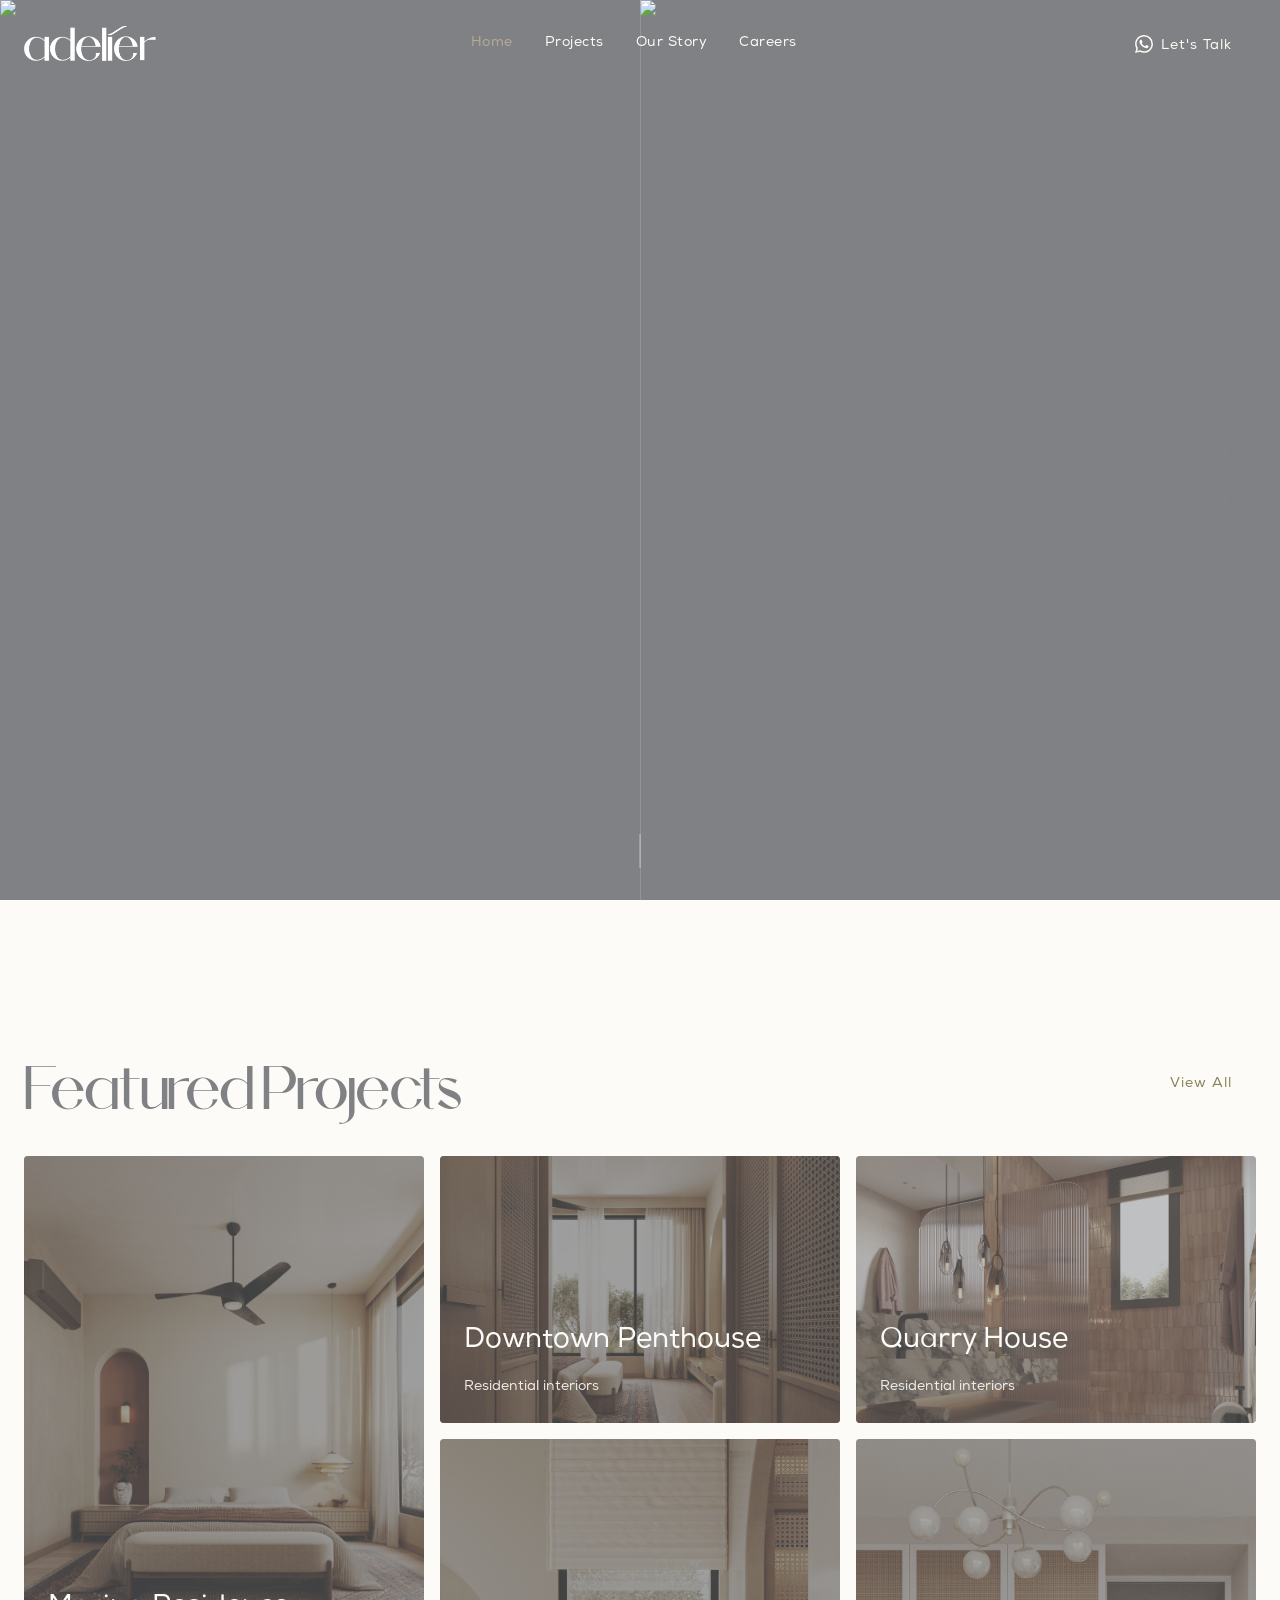
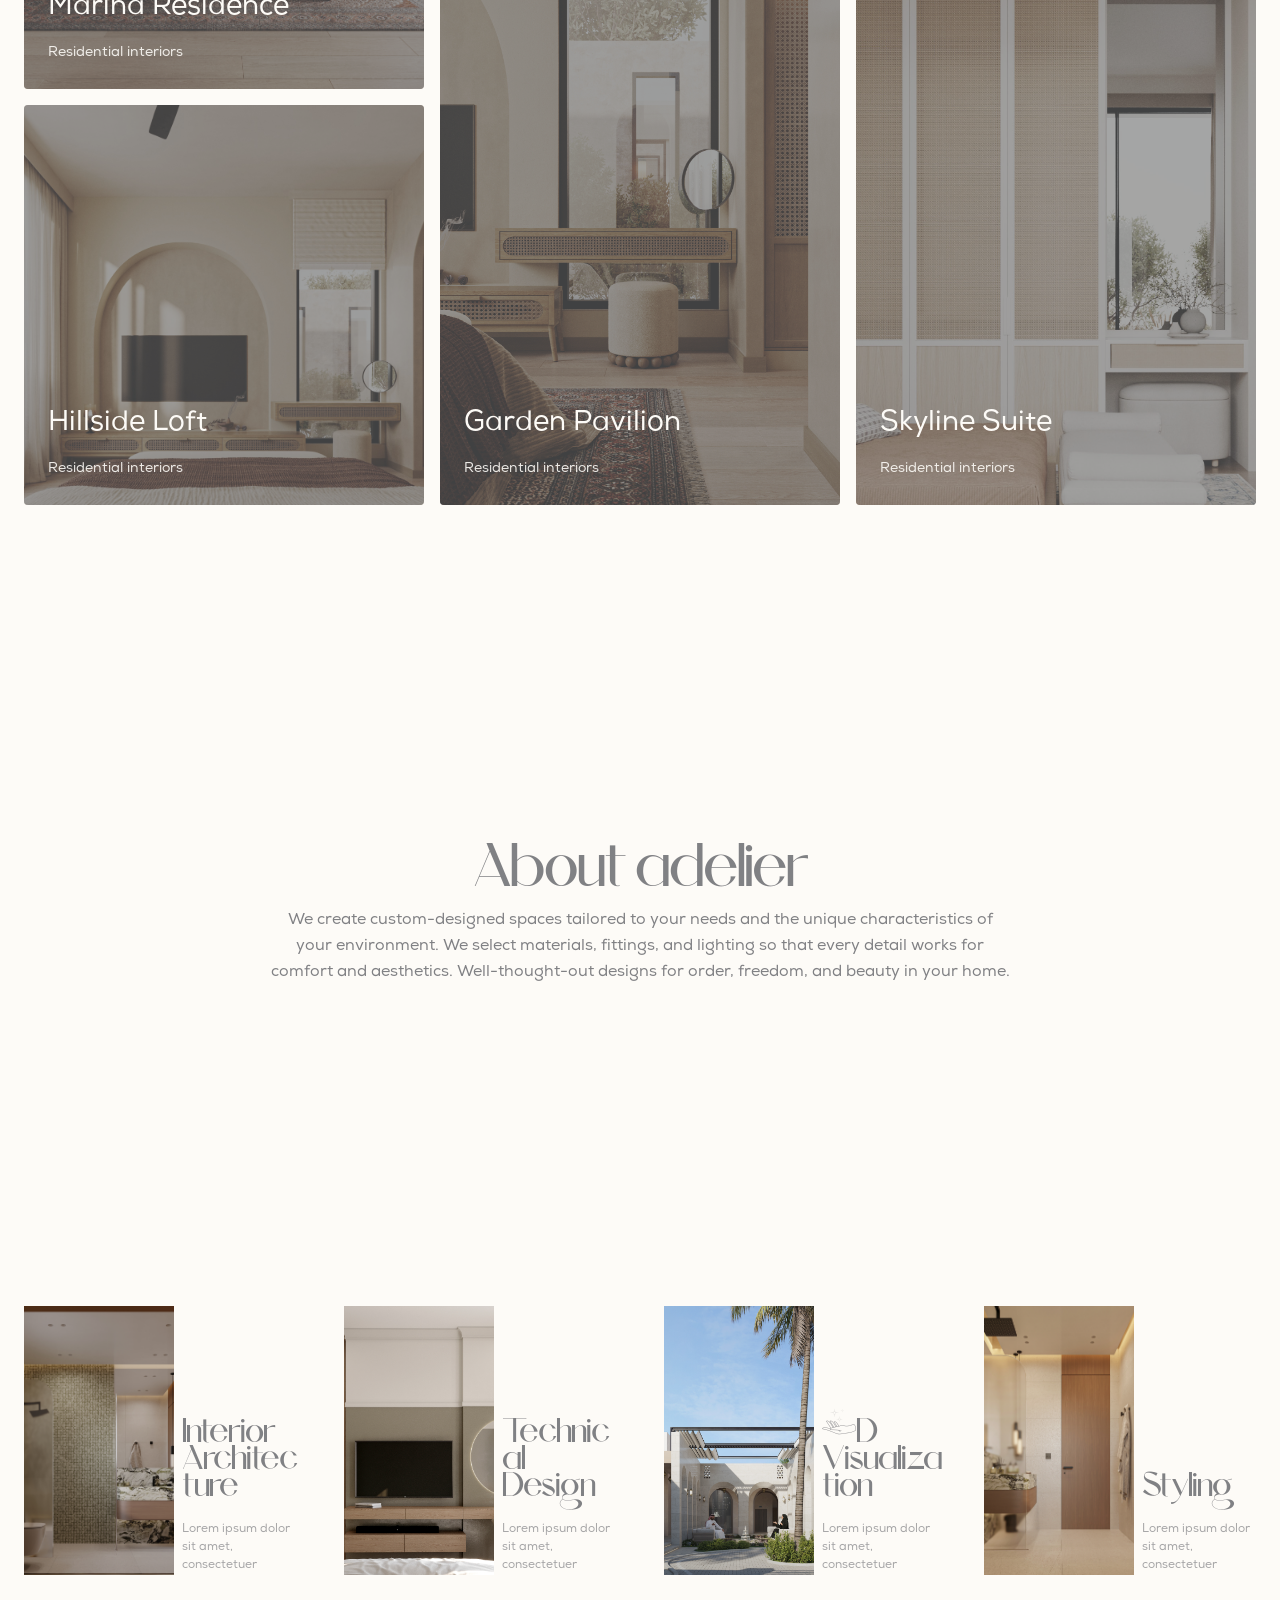
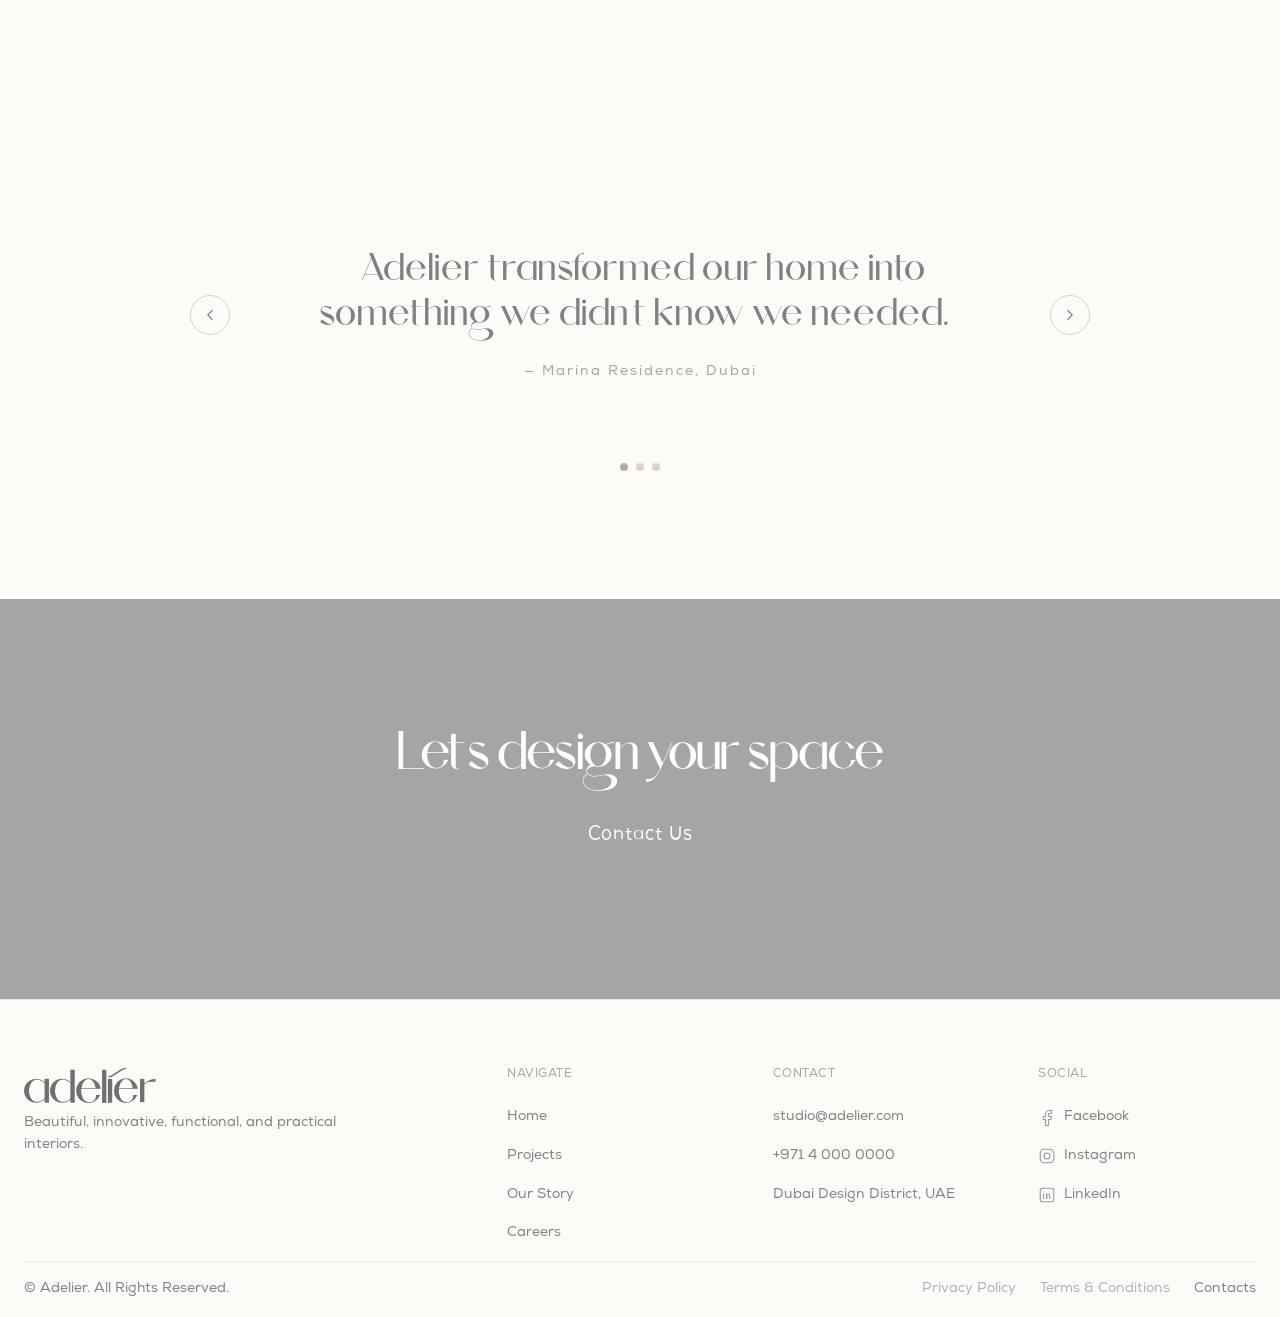
==== commit e1c2a51c: "UI Updates: Mobile CTA height, WhatsApp icons, hero slider animation, footer cleanup, and various mo" ====
--- a/index.html
+++ b/index.html
@@ -27,7 +27,7 @@
     </nav>
     <div class="site-header__actions">
       <a class="button site-header__cta" href="https://wa.me/97140000000" target="_blank" rel="noopener" aria-label="Chat on WhatsApp">
-        <svg class="btn-icon" viewBox="0 0 24 24" width="16" height="16" fill="none" stroke="currentColor" stroke-width="1.8" stroke-linecap="round" stroke-linejoin="round" aria-hidden="true"><path d="M21 11.5a8.38 8.38 0 0 1-.9 3.8 8.5 8.5 0 0 1-7.6 4.7 8.38 8.38 0 0 1-3.8-.9L3 21l1.9-5.7a8.38 8.38 0 0 1-.9-3.8 8.5 8.5 0 0 1 4.7-7.6 8.38 8.38 0 0 1 3.8-.9h.5a8.48 8.48 0 0 1 8 8v.5z"/><path d="M9.8 8.8c.2-.5.5-.5.8-.5h.7c.2 0 .5.1.7.5l1 2.4c.2.4.1.7-.1.9l-.5.5c-.2.2-.3.5-.1.8.6 1 1.4 1.8 2.4 2.4.3.2.6.1.8-.1l.5-.5c.2-.2.5-.3.9-.1l2.4 1c.4.2.5.5.5.7v.7c0 .3 0 .6-.5.8-.8.4-2.5.6-5.1-2-2.6-2.4-4.3-2-5.1z"/></svg>
+        <svg class="btn-icon" viewBox="0 0 24 24" width="16" height="16" fill="currentColor" aria-hidden="true"><path d="M17.472 14.382c-.297-.149-1.758-.867-2.03-.967-.273-.099-.471-.148-.67.15-.197.297-.767.966-.94 1.164-.173.199-.347.223-.644.075-.297-.15-1.255-.463-2.39-1.475-.888-.788-1.487-1.761-1.66-2.059-.173-.297-.018-.458.13-.606.134-.133.298-.347.446-.52.149-.174.198-.298.298-.497.099-.198.05-.371-.025-.52-.075-.149-.669-1.612-.916-2.207-.242-.579-.487-.5-.669-.51a12.8 12.8 0 0 0-.57-.01c-.198 0-.52.074-.792.372-.272.297-1.04 1.016-1.04 2.479 0 1.462 1.065 2.875 1.213 3.074.149.198 2.096 3.2 5.077 4.487.709.306 1.262.489 1.694.625.712.227 1.36.195 1.871.118.571-.085 1.758-.719 2.006-1.413.248-.694.248-1.289.173-1.413-.074-.124-.272-.198-.57-.347m-5.421 7.403h-.004a9.87 9.87 0 0 1-5.031-1.378l-.361-.214-3.741.982.998-3.648-.235-.374a9.86 9.86 0 0 1-1.51-5.26c.001-5.45 4.436-9.884 9.888-9.884 2.64 0 5.122 1.03 6.988 2.898a9.825 9.825 0 0 1 2.893 6.994c-.003 5.45-4.437 9.884-9.885 9.884m8.413-18.297A11.815 11.815 0 0 0 12.05 0C5.495 0 .16 5.335.157 11.892c0 2.096.547 4.142 1.588 5.945L.057 24l6.305-1.654a11.882 11.882 0 0 0 5.683 1.448h.005c6.554 0 11.89-5.335 11.893-11.893a11.821 11.821 0 0 0-3.48-8.413Z"/></svg>
         <span>Let's Talk</span>
       </a>
       <button class="site-header__menu-trigger" type="button" data-menu-trigger aria-label="Open menu" aria-expanded="false" aria-controls="mobile-nav">
@@ -133,21 +133,21 @@
       <div class="process-card">
         <img class="process-card__media" src="assets/images/studio-gallery-4.jpg" alt="Interior Architecture">
         <div class="process-card__content">
-          <h3 class="process-card__title">Interior<br>Architecture</h3>
+          <h3 class="process-card__title">Interior <br>Architecture</h3>
           <p class="process-card__desc">Lorem ipsum dolor sit amet, consectetuer</p>
         </div>
       </div>
       <div class="process-card">
         <img class="process-card__media" src="assets/images/studio-gallery-2.jpg" alt="Technical Design">
         <div class="process-card__content">
-          <h3 class="process-card__title">Technical<br>Design</h3>
+          <h3 class="process-card__title">Technical <br>Design</h3>
           <p class="process-card__desc">Lorem ipsum dolor sit amet, consectetuer</p>
         </div>
       </div>
       <div class="process-card">
         <img class="process-card__media" src="assets/images/detail-gallery-2.jpg" alt="3D Visualization">
         <div class="process-card__content">
-          <h3 class="process-card__title">3D<br>Visualization</h3>
+          <h3 class="process-card__title">3D <br>Visualization</h3>
           <p class="process-card__desc">Lorem ipsum dolor sit amet, consectetuer</p>
         </div>
       </div>
--- a/assets/css/layout.css
+++ b/assets/css/layout.css
@@ -139,6 +139,7 @@
   .section--tight { padding-block: var(--space-4xl); }
   .section__heading { display: block; margin-bottom: var(--space-lg); }
   .section__heading .button { margin-top: var(--space-md); }
+  .section__heading .button--text { display: none; }
   .grid--3, .grid--4 { grid-template-columns: 1fr; }
   .grid { gap: var(--space-md); }
 }
--- a/assets/css/components.css
+++ b/assets/css/components.css
@@ -252,7 +252,7 @@
 .mobile-nav__close svg { width: 24px; height: 24px; }
 
 .mobile-nav__list { flex: 1; display: flex; flex-direction: column; justify-content: center; gap: var(--space-md); }
-.mobile-nav__link { font-family: var(--font-page-title); font-size: clamp(1.4rem, 5vw, 2rem); color: var(--color-primary-text); }
+.mobile-nav__link { font-family: var(--font-page-title); font-size: var(--text-body-size); color: var(--color-primary-text); }
 .mobile-nav__link[aria-current="page"] { color: var(--color-primary-brand); }
 
 .mobile-nav__footer { display: flex; flex-direction: column; gap: var(--space-md); padding-top: var(--space-lg); border-top: 1px solid var(--color-border-divider); }
@@ -573,10 +573,10 @@
 @media (max-width: 767px) {
   .project-grid {
     columns: 2;
-    column-gap: 12px;
+    column-gap: var(--space-sm);
   }
   .project-grid .project-card {
-    margin-bottom: 12px;
+    margin-bottom: var(--space-sm);
   }
   
   /* 
@@ -592,14 +592,14 @@
   .project-grid .project-card:nth-child(6) { aspect-ratio: 1 / 1; }
 
   .project-grid .project-card__content {
-    inset: auto 10px 10px;
-    gap: 4px;
+    inset: auto var(--space-sm) var(--space-sm);
+    gap: var(--space-xxs);
   }
   .project-grid .project-card__title {
-    font-size: 0.95rem;
+    font-size: var(--text-body-sm-size);
   }
   .project-grid .project-card__meta {
-    font-size: 0.75rem;
+    font-size: var(--text-caption-size);
   }
 }
 
@@ -912,6 +912,9 @@
   .quote-carousel { display: block; }
   .quote-carousel__arrow { display: none; }
   .quote-carousel__dot { width: 12px; height: 12px; }
+  .quote-carousel__slide {
+    font-size: var(--text-body-size);
+  }
 }
 @media (min-width: 768px) {
   .quote-carousel { 
@@ -1010,6 +1013,12 @@
   box-shadow: 0 10px 20px rgba(0, 0, 0, 0.1);
 }
 
+@media (max-width: 767px) {
+  .cta {
+    min-height: 260px;
+  }
+}
+
 /* ===================== Footer ===================== */
 
 .site-footer {
@@ -1115,8 +1124,8 @@
   justify-content: center;
   gap: var(--space-xs);
   margin-top: var(--space-sm);
-  padding: 0;
-  height: 36px;
+  padding: var(--space-sm) 0;
+  min-height: 36px;
   border-top: 1px solid var(--color-border-divider);
   font-size: var(--text-body-sm-size);
   text-align: center;
@@ -1128,6 +1137,18 @@
 
 .site-footer__legal nav { display: flex; gap: var(--space-md); }
 .site-footer__legal a[aria-disabled="true"] { cursor: default; opacity: 0.6; }
+
+@media (max-width: 767px) {
+  .site-footer__legal {
+    flex-direction: column-reverse;
+    gap: var(--space-sm);
+  }
+  .site-footer__legal a,
+  .site-footer__legal a[aria-disabled="true"],
+  .site-footer__legal span {
+    opacity: 0.6;
+  }
+}
 
 /* ===================== Social rail ===================== */
 /* Tablet+ only — on mobile the same links live inside the mobile-nav overlay,
@@ -1221,16 +1242,16 @@
 
 @media (max-width: 767px) {
   .section-nav {
-    bottom: 16px;
-    max-width: calc(100% - 24px);
+    bottom: var(--space-md);
+    max-width: calc(100% - (var(--content-margin) * 2));
   }
   .section-nav ul {
-    gap: 1px;
-    padding: 3px;
+    gap: var(--space-xxs);
+    padding: var(--space-xxs);
   }
   .section-nav a {
-    padding: 6px 10px;
-    font-size: 0.7rem;
+    padding: var(--space-sm);
+    font-size: var(--text-caption-size);
   }
 }
 
@@ -1384,6 +1405,12 @@
   word-wrap: break-word;
 }
 
+@media (max-width: 767px) {
+  .process-card__title br {
+    display: none;
+  }
+}
+
 .process-card__desc {
   font-size: var(--text-caption-size);
   line-height: 1.5;
@@ -1428,20 +1455,43 @@
 @media (max-width: 767px) {
   .masonry-grid {
     column-count: 2;
-    column-gap: 12px;
+    column-gap: var(--space-sm);
   }
   .masonry-item {
-    margin-bottom: 12px;
+    margin-bottom: var(--space-sm);
+  }
+  .masonry-item:nth-child(15) {
+    column-span: all;
+    aspect-ratio: 16 / 9 !important;
   }
   .masonry-item .project-card__content {
-    inset: auto 10px 10px;
-    gap: 4px;
+    inset: auto var(--space-sm) var(--space-sm);
+    gap: var(--space-xxs);
   }
   .masonry-item .project-card__title {
-    font-size: 0.95rem;
+    font-size: var(--text-body-sm-size);
   }
   .masonry-item .project-card__meta {
-    font-size: 0.75rem;
+    font-size: var(--text-caption-size);
+  }
+}
+
+/* ===================== Intro Statement ===================== */
+
+.intro-statement {
+  font-family: var(--font-page-title);
+  font-size: calc(var(--text-h3-size) * 0.8);
+  line-height: 2;
+  letter-spacing: 2px;
+  color: var(--color-primary-text);
+}
+
+@media (max-width: 767px) {
+  .intro-statement {
+    font-family: var(--font-body);
+    font-size: var(--text-body-size);
+    line-height: var(--text-body-lh);
+    letter-spacing: normal;
   }
 }
 
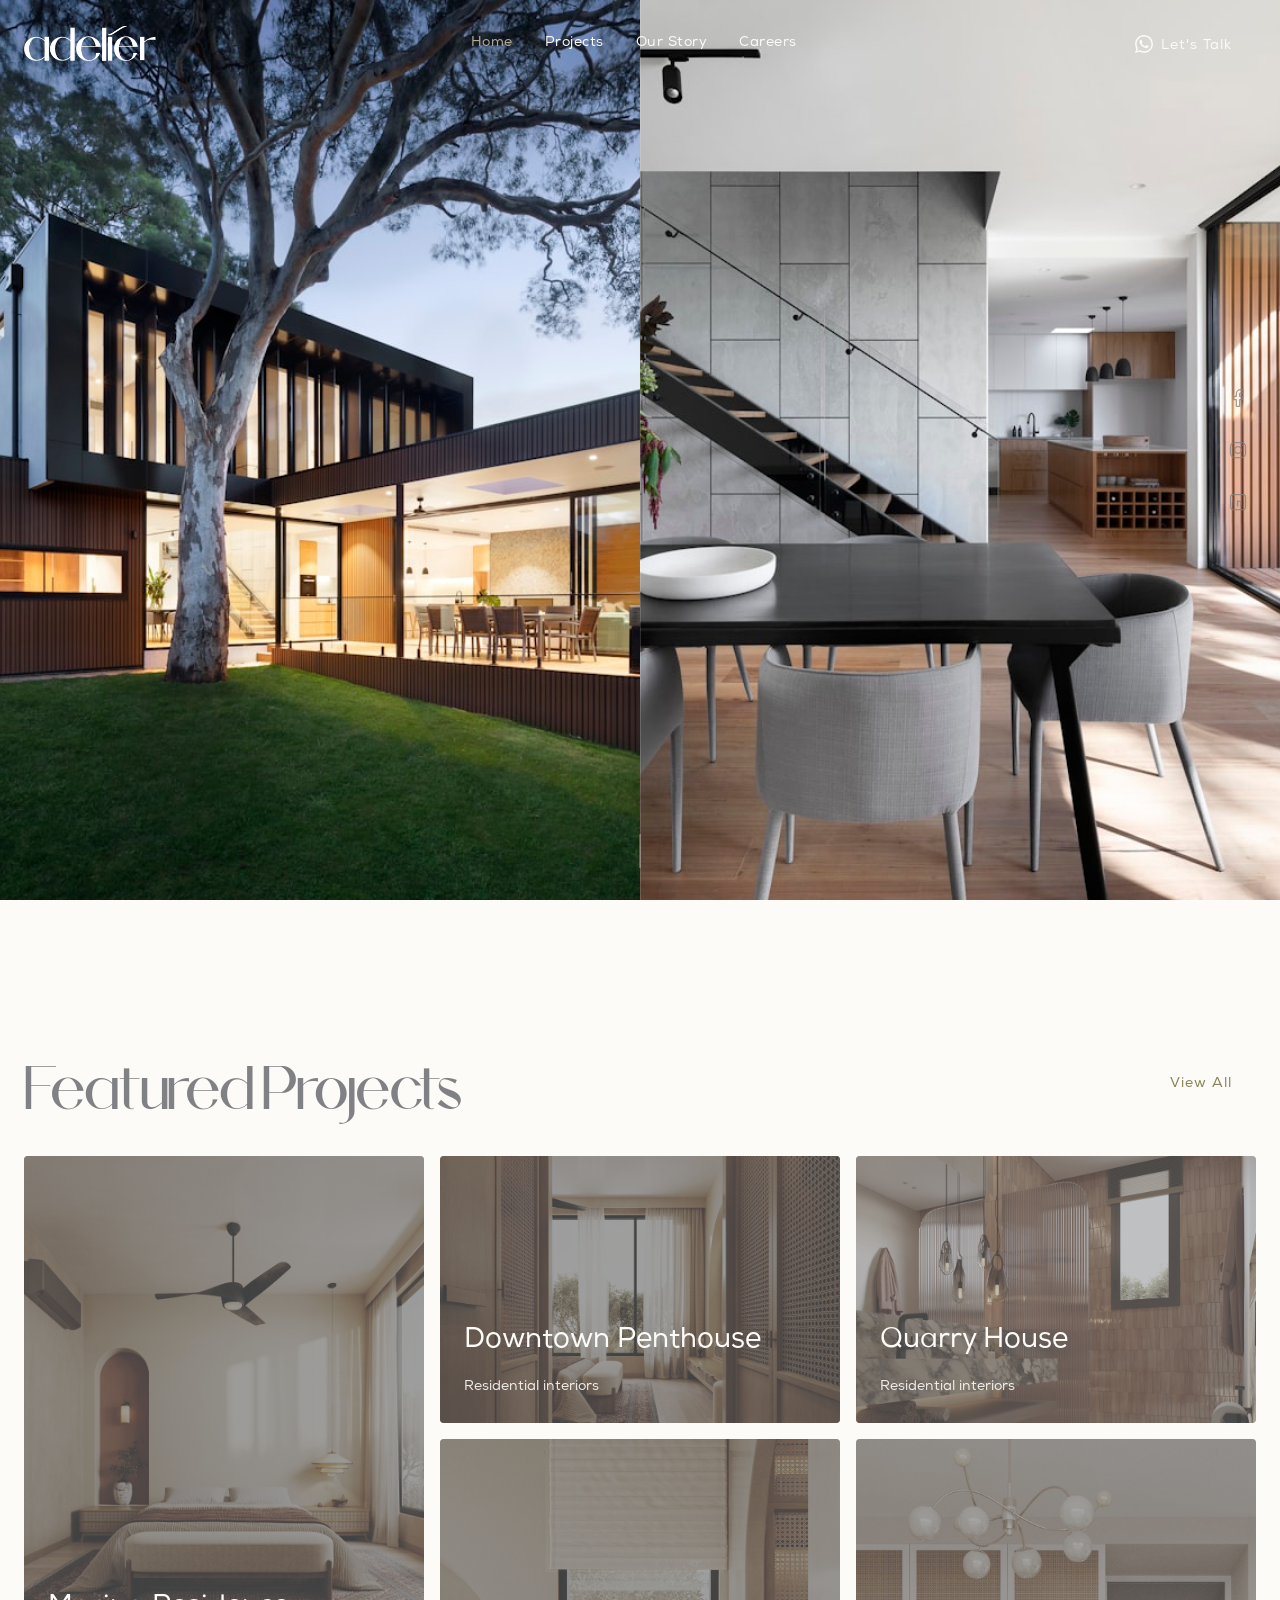
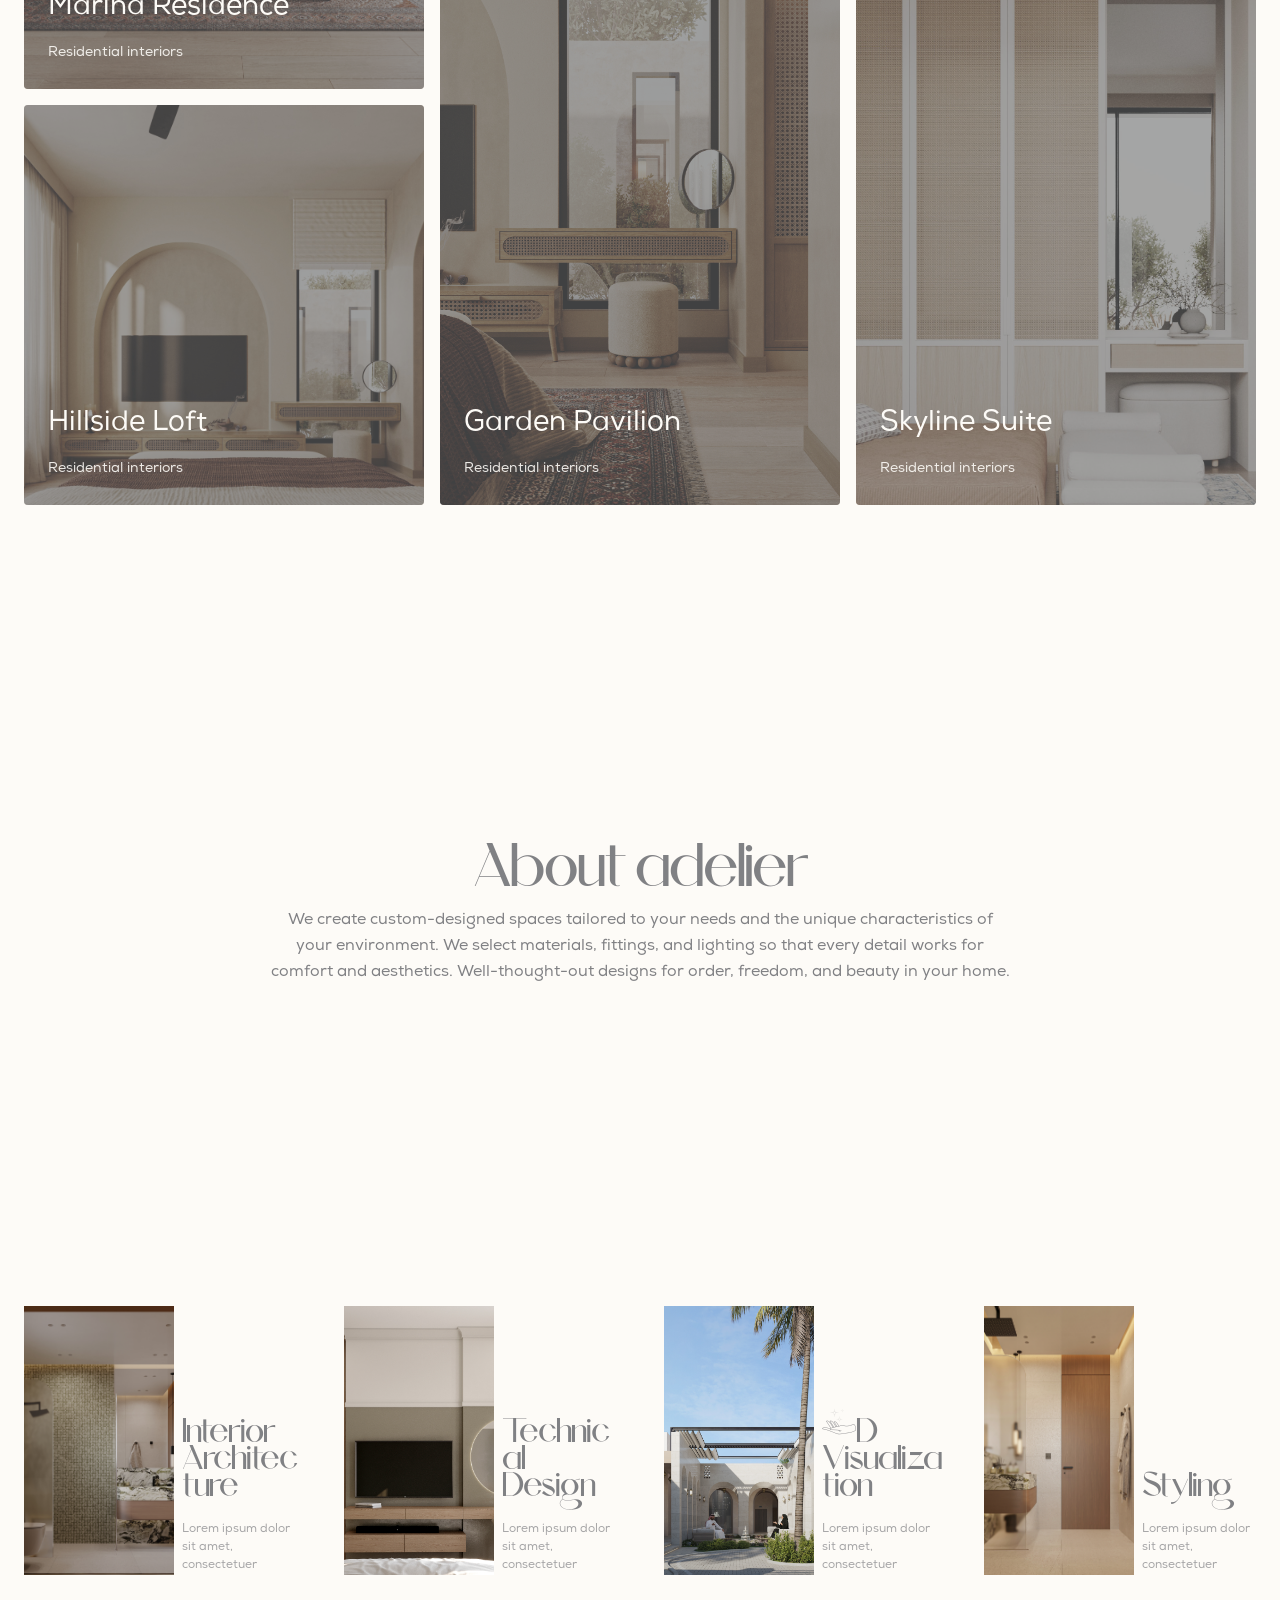
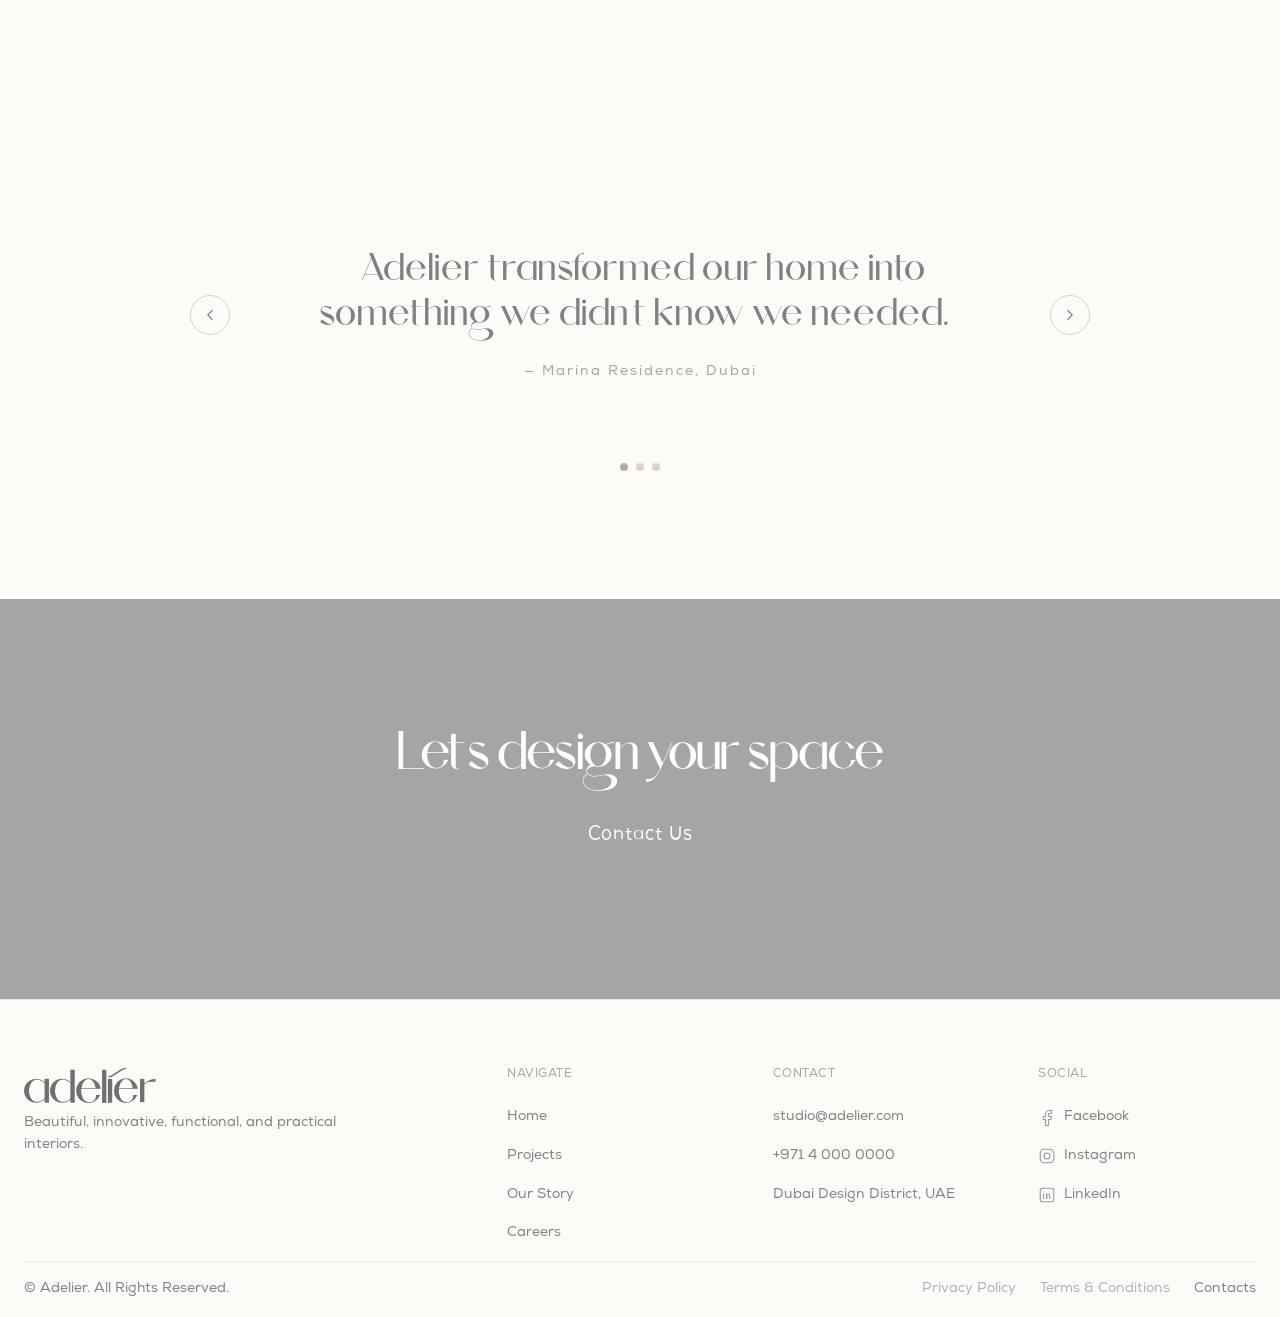
==== commit 9c0d42bf: "Final approved prototype: Pre-WP fixes, dead CSS/asset cleanup & runtime verification" ====
--- a/index.html
+++ b/index.html
@@ -66,17 +66,17 @@
   <section class="dsh-hero" id="home" aria-label="Adelier featured interiors">
     <div class="dsh-row">
       <div class="dsh-side dsh-side-left">
-        <img class="dsh-layer" data-side="left" data-index="0" src="https://images.unsplash.com/photo-1600585154340-be6161a56a0c?auto=format&fit=crop&w=1200&q=80" alt="Sunlit living room with warm natural textures">
-        <img class="dsh-layer" data-side="left" data-index="1" src="https://images.unsplash.com/photo-1512918728675-ed5a9ecdebfd?auto=format&fit=crop&w=1200&q=80" alt="Minimal white residence exterior">
-        <img class="dsh-layer" data-side="left" data-index="2" src="https://images.unsplash.com/photo-1600607687939-ce8a6c25118c?auto=format&fit=crop&w=1200&q=80" alt="Warm wood-paneled interior corner">
-        <img class="dsh-layer" data-side="left" data-index="3" src="https://images.unsplash.com/photo-1600566753086-00f18fb6b3ea?auto=format&fit=crop&w=1200&q=80" alt="Soft daylight interior detail">
+        <img class="dsh-layer" data-side="left" data-index="0" src="assets/images/dsh-hero-left-0.jpg" alt="Sunlit living room with warm natural textures">
+        <img class="dsh-layer" data-side="left" data-index="1" src="assets/images/dsh-hero-left-1.jpg" alt="Minimal white residence exterior">
+        <img class="dsh-layer" data-side="left" data-index="2" src="assets/images/dsh-hero-left-2.jpg" alt="Warm wood-paneled interior corner">
+        <img class="dsh-layer" data-side="left" data-index="3" src="assets/images/dsh-hero-left-3.jpg" alt="Soft daylight interior detail">
       </div>
       <div class="dsh-centerline"></div>
       <div class="dsh-side dsh-side-right">
-        <img class="dsh-layer" data-side="right" data-index="0" src="https://images.unsplash.com/photo-1600607687920-4e2a09cf159d?auto=format&fit=crop&w=1200&q=80" alt="Moody dark dining space with a sculptural staircase">
-        <img class="dsh-layer" data-side="right" data-index="1" src="https://images.unsplash.com/photo-1600047509807-ba8f99d2cdde?auto=format&fit=crop&w=1200&q=80" alt="Dark architectural corridor">
-        <img class="dsh-layer" data-side="right" data-index="2" src="https://images.unsplash.com/photo-1600585154526-990dced4db0d?auto=format&fit=crop&w=1200&q=80" alt="Stone bathroom detail in shadow">
-        <img class="dsh-layer" data-side="right" data-index="3" src="https://images.unsplash.com/photo-1615529182904-14819c35db37?auto=format&fit=crop&w=1200&q=80" alt="Night facade of a modern building">
+        <img class="dsh-layer" data-side="right" data-index="0" src="assets/images/dsh-hero-right-0.jpg" alt="Moody dark dining space with a sculptural staircase">
+        <img class="dsh-layer" data-side="right" data-index="1" src="assets/images/dsh-hero-right-1.jpg" alt="Dark architectural corridor">
+        <img class="dsh-layer" data-side="right" data-index="2" src="assets/images/dsh-hero-right-2.jpg" alt="Stone bathroom detail in shadow">
+        <img class="dsh-layer" data-side="right" data-index="3" src="assets/images/dsh-hero-right-3.jpg" alt="Night facade of a modern building">
       </div>
     </div>
     <div class="dsh-scroll" aria-hidden="true">
--- a/assets/css/tokens.css
+++ b/assets/css/tokens.css
@@ -154,11 +154,8 @@
     that authorizes it (docs/03-execution/05-PROTOTYPE-V1-DECISIONS.md).
   */
 
-  /* Curved-button radius — derived from --radius-sm per V1 Decisions §"Curved Button Radius":
-     more curved than radius-sm, restrained (not a pill). radius-sm(2px) * 4 = 8px, equal to the
-     existing radius-lg step — reuses a value already in the closed radius system rather than
-     inventing a new number. */
-  --button-radius: calc(var(--radius-sm) * 4);
+  /* Button radius — aligned with approved pill-shaped button implementation (999px) */
+  --button-radius: 999px;
 
   /* Header height — spec §5 Header D-004 */
   --header-height-desktop: 88px;
--- a/assets/css/layout.css
+++ b/assets/css/layout.css
@@ -85,31 +85,6 @@
 .gap-top-lg { margin-top: var(--space-lg); }
 .gap-top-4xl { margin-top: var(--space-4xl); }
 
-/* Breadcrumbs — spec §5 required component, D-064: "/" separator, max 4 levels,
-   current page non-clickable, left-aligned, disabled on Homepage. */
-.breadcrumbs {
-  padding: var(--space-md) var(--content-margin) 0;
-}
-.breadcrumbs ol {
-  display: flex;
-  flex-wrap: wrap;
-  align-items: center;
-  gap: var(--space-xs);
-  max-width: var(--content-max);
-  margin-inline: auto;
-  font-size: var(--text-caption-size);
-  letter-spacing: var(--text-caption-ls);
-  color: var(--color-primary-text);
-}
-.breadcrumbs a { color: var(--color-primary-text); transition: color var(--duration-fast) var(--ease-standard); }
-.breadcrumbs a:hover { color: var(--color-secondary-brand); }
-.breadcrumbs li[aria-current="page"] { color: var(--color-primary-text-active); }
-.breadcrumbs li:not(:last-child)::after {
-  content: "/";
-  margin-left: var(--space-xs);
-  color: var(--color-border-strong);
-}
-
 @media (max-width: 1279px) {
   .section { padding-block: var(--section-gap-tablet); }
   .grid--4 { grid-template-columns: repeat(2, minmax(0, 1fr)); }
--- a/assets/css/components.css
+++ b/assets/css/components.css
@@ -93,16 +93,6 @@
 }
 
 .site-header__actions { display: flex; align-items: center; gap: var(--space-md); }
-
-.site-header__social { display: none; align-items: center; gap: var(--space-sm); }
-
-@media (min-width: 1280px) {
-  .site-header__social { display: flex; }
-}
-
-.site-header__social a { display: inline-flex; color: currentColor; opacity: 0.85; transition: opacity var(--duration-fast) var(--ease-standard); }
-.site-header__social a:hover { opacity: 1; }
-.site-header__social svg { width: 20px; height: 20px; }
 
 a.button.site-header__cta {
   display: inline-flex;
@@ -375,7 +365,6 @@
   overflow: hidden;
   background: var(--color-primary-text); /* Grey brand color */
   display: flex;
-  font-family: 'Cairo', sans-serif;
 }
 
 .dsh-row {
@@ -548,16 +537,6 @@
 .project-grid .project-card:nth-child(4) { aspect-ratio: 3 / 5; } /* Extra Tall */
 .project-grid .project-card:nth-child(5) { aspect-ratio: 3 / 2; } /* Landscape */
 .project-grid .project-card:nth-child(6) { aspect-ratio: 3 / 5; } /* Extra Tall */
-
-.projects-page-grid .project-card:nth-child(1) { aspect-ratio: 4 / 5; }
-.projects-page-grid .project-card:nth-child(2) { aspect-ratio: 1 / 1; }
-.projects-page-grid .project-card:nth-child(3) { aspect-ratio: 4 / 3; }
-.projects-page-grid .project-card:nth-child(4) { aspect-ratio: 4 / 3; }
-.projects-page-grid .project-card:nth-child(5) { aspect-ratio: 4 / 5; }
-.projects-page-grid .project-card:nth-child(6) { aspect-ratio: 1 / 1; }
-.projects-page-grid .project-card:nth-child(7) { aspect-ratio: 1 / 1; }
-.projects-page-grid .project-card:nth-child(8) { aspect-ratio: 4 / 3; }
-.projects-page-grid .project-card:nth-child(9) { aspect-ratio: 4 / 5; }
 
 .project-grid .project-card img {
   height: 100%;
@@ -601,204 +580,6 @@
   .project-grid .project-card__meta {
     font-size: var(--text-caption-size);
   }
-}
-
-/* Editorial irregular archive layout (V1 Decisions §"Projects Archive Editorial Composition") —
-   each row is its own grid so staggered offsets can never overlap the row below it. */
-.editorial-grid { display: flex; flex-direction: column; gap: var(--space-2xl); }
-.editorial-row { display: grid; grid-template-columns: repeat(12, minmax(0, 1fr)); gap: var(--space-2xl); align-items: start; }
-.editorial-row .project-card.is-offset { margin-top: var(--space-4xl); }
-
-.span-4 { grid-column: span 4; }
-.span-5 { grid-column: span 5; }
-.span-6 { grid-column: span 6; }
-.span-7 { grid-column: span 7; }
-
-@media (max-width: 1279px) {
-  .editorial-row { grid-template-columns: repeat(2, minmax(0, 1fr)); gap: var(--space-lg); }
-  .editorial-row .span-4,
-  .editorial-row .span-5,
-  .editorial-row .span-6,
-  .editorial-row .span-7 { grid-column: span 1; }
-  .editorial-row .span-12 { grid-column: span 2; }
-  .editorial-row .project-card.is-offset,
-  .editorial-row .is-offset { margin-top: var(--space-xl); }
-}
-
-@media (max-width: 767px) {
-  .editorial-row { grid-template-columns: repeat(2, minmax(0, 1fr)); gap: 12px; }
-  .editorial-row .span-4,
-  .editorial-row .span-5,
-  .editorial-row .span-6,
-  .editorial-row .span-7 { grid-column: span 1; }
-  .editorial-row .span-12 { grid-column: span 2; }
-  .editorial-row .project-card.is-offset,
-  .editorial-row .is-offset { margin-top: 24px; }
-}
-
-/* Tight editorial grid for project details gallery (Masonry Layout with 16px gap) */
-.editorial-grid--tight {
-  display: block;
-  columns: 1;
-  column-gap: 16px;
-}
-@media (min-width: 768px) {
-  .editorial-grid--tight {
-    columns: 2;
-  }
-}
-@media (min-width: 1280px) {
-  .editorial-grid--tight {
-    columns: 3;
-  }
-}
-.editorial-grid--tight .project-card {
-  break-inside: avoid;
-  margin-bottom: 16px;
-  aspect-ratio: auto;
-}
-
-/* ===================== Editorial image gallery ===================== */
-
-.editorial-gallery { columns: 2; column-gap: 12px; }
-
-@media (min-width: 768px) {
-  .editorial-gallery { columns: 2; column-gap: var(--space-lg); }
-}
-
-@media (min-width: 1280px) {
-  .editorial-gallery { column-gap: var(--space-xl); }
-}
-
-.editorial-gallery img {
-  width: 100%;
-  margin-bottom: 12px;
-  break-inside: avoid;
-  border-radius: var(--radius-md);
-}
-
-@media (min-width: 768px) {
-  .editorial-gallery img { margin-bottom: var(--space-lg); }
-}
-
-@media (min-width: 1280px) {
-  .editorial-gallery img { margin-bottom: var(--space-xl); }
-}
-
-/* Simple two-up gallery (Project Details, Our Story) */
-.gallery { display: grid; grid-template-columns: repeat(2, minmax(0, 1fr)); gap: var(--space-md); }
-.gallery img { width: 100%; aspect-ratio: 16 / 10; object-fit: cover; border-radius: var(--radius-md); }
-
-@media (max-width: 767px) {
-  .gallery { grid-template-columns: 1fr; }
-}
-
-/* ===================== Editorial Panoramic Slider ===================== */
-/* Pinned, scroll-driven horizontal showcase (see editorialSlider() in
-   site.js). The section's own height is set in JS to exactly the pixel
-   distance the track needs to travel — 1:1 with scroll, no dead runway.
-
-   The pin itself is driven by JS toggling position fixed/absolute (not
-   CSS position:sticky): native sticky only releases once the element has
-   fully scrolled through its own box height in normal flow afterwards,
-   which costs a full extra viewport-height of "dead" scroll with nothing
-   new happening. Manually switching to fixed exactly while progress is
-   between 0 and 1, and to absolute (pinned to the section's own top/bottom)
-   outside that range, means the section's height can equal the travel
-   distance exactly with zero release overhead. */
-
-.editorial-slider {
-  position: relative;
-  overflow: hidden;
-  padding-block: var(--space-2xl);
-}
-
-.editorial-slider__sticky {
-  width: 100%;
-  overflow: hidden;
-  display: flex;
-  flex-direction: column;
-}
-
-@keyframes marquee {
-  0% { transform: translateX(0); }
-  100% { transform: translateX(calc(-50% - var(--space-md) / 2)); }
-}
-
-.editorial-slider__track {
-  display: flex;
-  gap: var(--space-md);
-  width: max-content;
-  will-change: transform;
-  animation: marquee 30s linear infinite;
-}
-
-.editorial-slider__track:hover {
-  animation-play-state: paused;
-}
-
-.editorial-slider__slide {
-  flex: 0 0 min(760px, 82vw);
-  height: min(520px, 60vh);
-  position: relative;
-  cursor: pointer;
-  overflow: hidden;
-}
-
-.editorial-slider__slide img {
-  width: 100%;
-  height: 100%;
-  object-fit: cover;
-  object-position: center;
-  border-radius: var(--radius-md);
-  display: block;
-  transition: transform 0.5s ease;
-}
-
-.editorial-slider__slide:hover img {
-  transform: scale(1.05);
-}
-
-
-
-/* ===================== Project Information Grid (Half Image / Half Info) ===================== */
-.project-info-grid {
-  display: grid;
-  grid-template-columns: 1fr;
-  gap: var(--space-xl);
-  align-items: start;
-}
-
-@media (min-width: 768px) {
-  .project-info-grid {
-    grid-template-columns: repeat(2, minmax(0, 1fr));
-    gap: var(--space-2xl);
-  }
-}
-
-@media (min-width: 1280px) {
-  .project-info-grid {
-    gap: var(--space-3xl);
-  }
-}
-
-.project-info-grid__media img {
-  width: 100%;
-  aspect-ratio: 16 / 10;
-  object-fit: cover;
-  border-radius: var(--radius-md);
-  display: block;
-}
-
-.project-info-grid__content {
-  display: flex;
-  flex-direction: column;
-  gap: var(--space-md);
-}
-
-.project-info-grid__content dl.metadata {
-  margin-top: var(--space-md);
-  gap: var(--space-md);
 }
 
 /* ===================== Project Information Vertical ===================== */
@@ -924,19 +705,6 @@
 }
 
 
-
-/* ===================== Image / text split section ===================== */
-
-.split { display: grid; grid-template-columns: 1fr; gap: var(--space-2xl); align-items: center; }
-
-@media (min-width: 1280px) {
-  .split { grid-template-columns: repeat(2, minmax(0, 1fr)); gap: var(--space-4xl); }
-  .split--reverse { direction: rtl; }
-  .split--reverse > * { direction: ltr; }
-}
-
-.split__media img { width: 100%; aspect-ratio: 4 / 5; object-fit: cover; border-radius: var(--radius-md); }
-.split__content { max-width: 720px; }
 
 /* ===================== CTA section ===================== */
 
@@ -1288,9 +1056,7 @@
 .back-to-top:hover { border-color: var(--color-primary-text); color: var(--color-primary-text-active); }
 .back-to-top svg { width: 20px; height: 20px; }
 
-/* ===================== Breadcrumb-adjacent measure & metadata ===================== */
-
-.measure { max-width: var(--reading-max); }
+/* ===================== Project metadata ===================== */
 
 .metadata { display: grid; grid-template-columns: repeat(4, 1fr); gap: var(--space-md); padding-top: var(--space-md); border-top: 1px solid var(--color-border-divider); }
 .metadata dt { font-size: var(--text-caption-size); letter-spacing: var(--text-caption-ls); text-transform: uppercase; color: var(--color-primary-text); opacity: 0.7; }
@@ -1298,65 +1064,6 @@
 
 @media (max-width: 767px) {
   .metadata { grid-template-columns: repeat(2, 1fr); }
-}
-
-
-
-/* ===================== Team ===================== */
-.team-grid {
-  gap: var(--space-4xl) var(--space-3xl);
-  max-width: 1080px;
-  margin-inline: auto;
-}
-
-@media (min-width: 1024px) {
-  .team-grid {
-    gap: 120px 80px; /* Generous spacing matching the screenshot */
-  }
-}
-
-.team-member {
-  text-align: center;
-  cursor: pointer;
-}
-
-.team-member__image-wrap {
-  width: 100%;
-  aspect-ratio: 1;
-  border-radius: var(--radius-md);
-  overflow: hidden;
-  margin-bottom: var(--space-md);
-  position: relative;
-}
-
-.team__image {
-  width: 100%;
-  height: 100%;
-  object-fit: cover;
-  transition: transform 0.8s var(--ease-standard), filter 0.8s var(--ease-standard);
-  filter: grayscale(100%);
-}
-
-.team-member:hover .team__image {
-  transform: scale(1.08);
-  filter: grayscale(0%);
-}
-
-.team-member h3 {
-  font-family: var(--font-page-title);
-  font-size: var(--text-h4-size);
-  color: var(--color-primary-text);
-  margin-bottom: var(--space-xxs);
-  transition: color var(--duration-base) var(--ease-standard);
-}
-
-.team-member p {
-  color: var(--color-secondary-text);
-  font-size: var(--text-body-sm-size);
-}
-
-.team-member:hover h3 {
-  color: var(--color-primary-brand);
 }
 
 /* ===================== Gallery Masonry ===================== */
